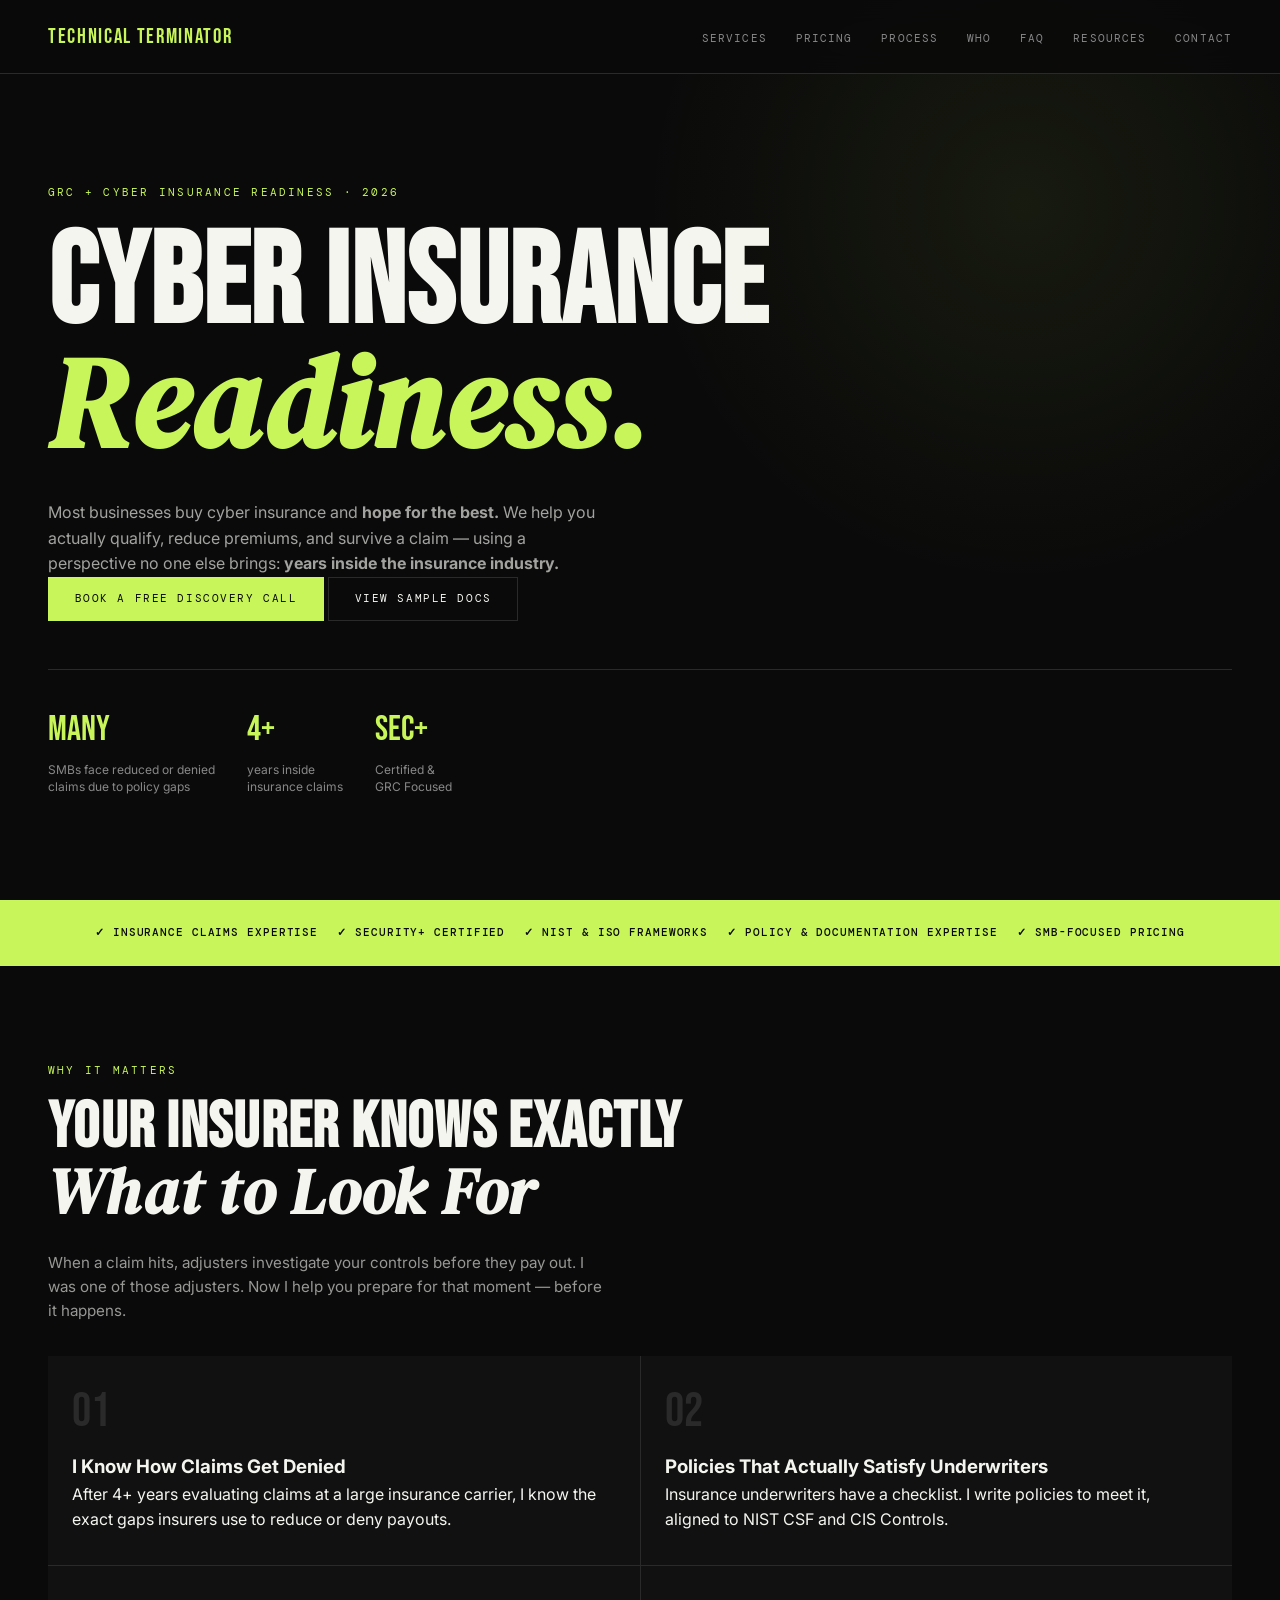
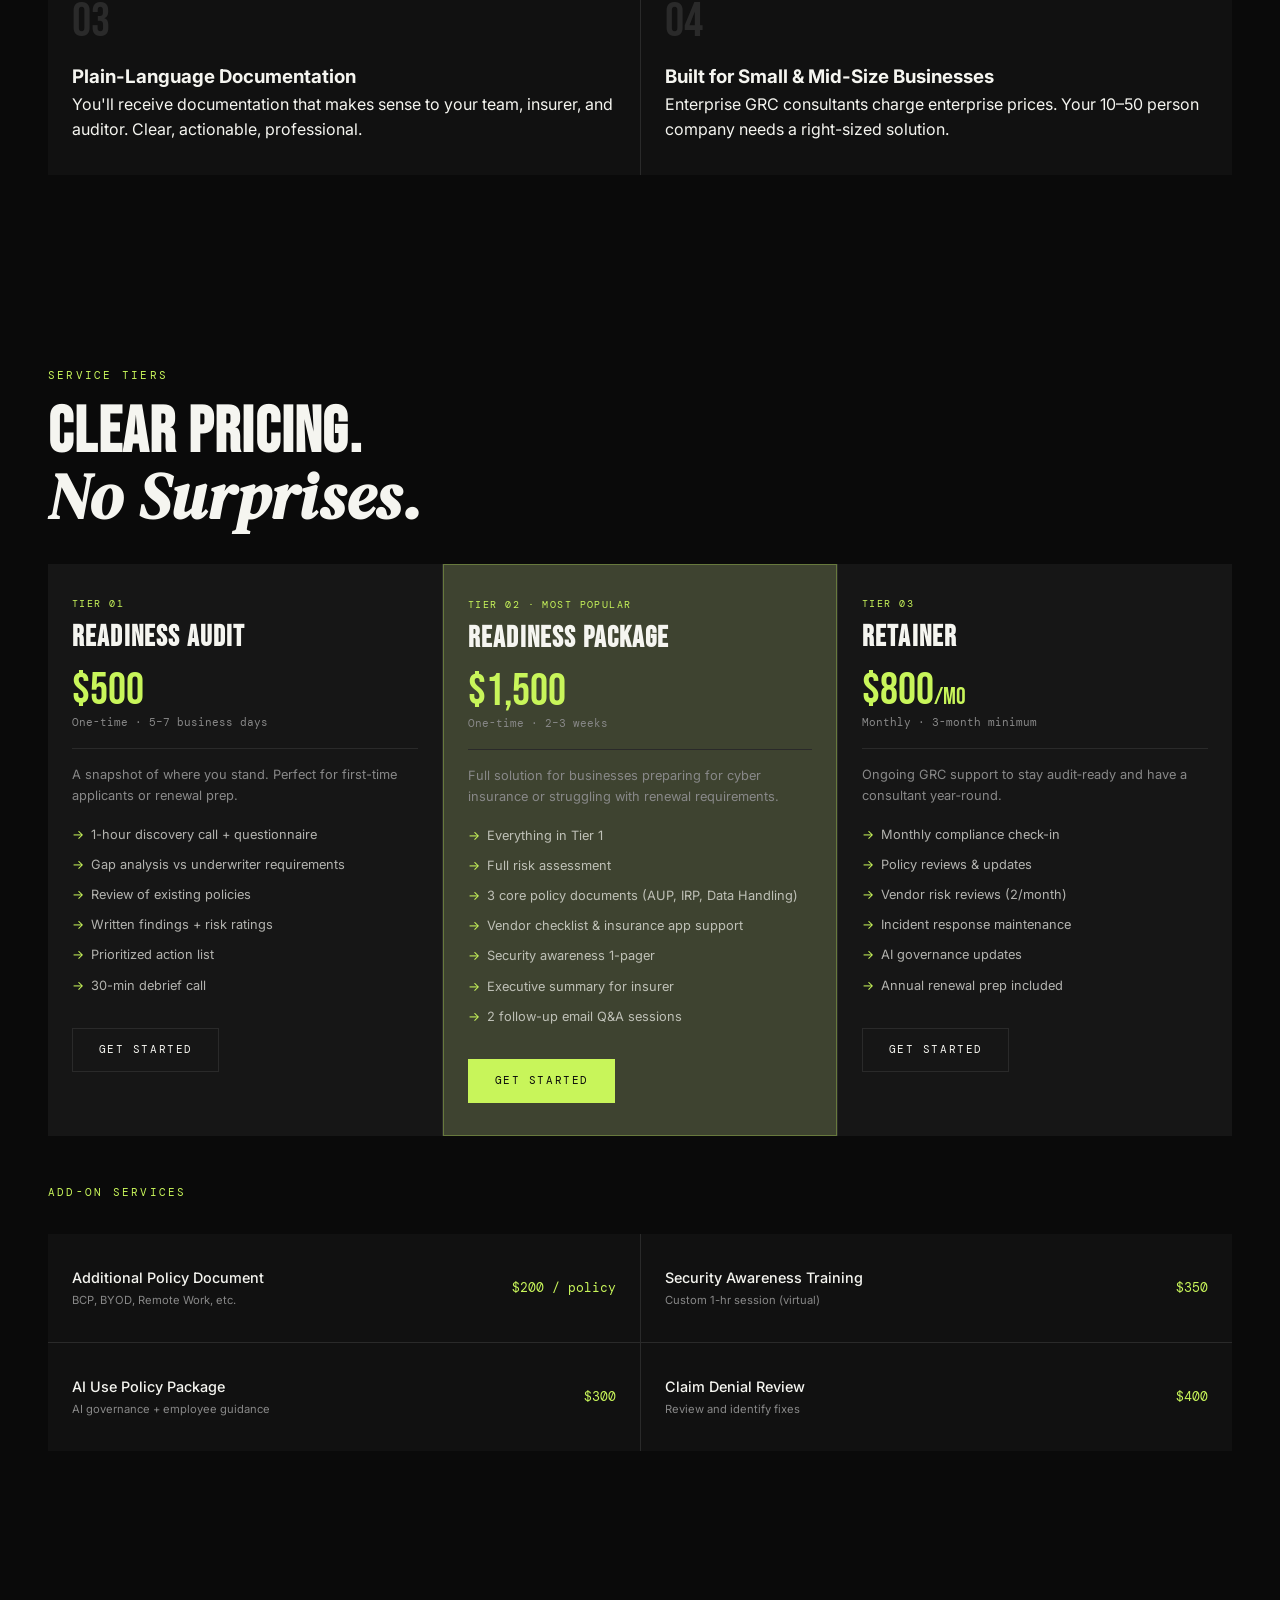
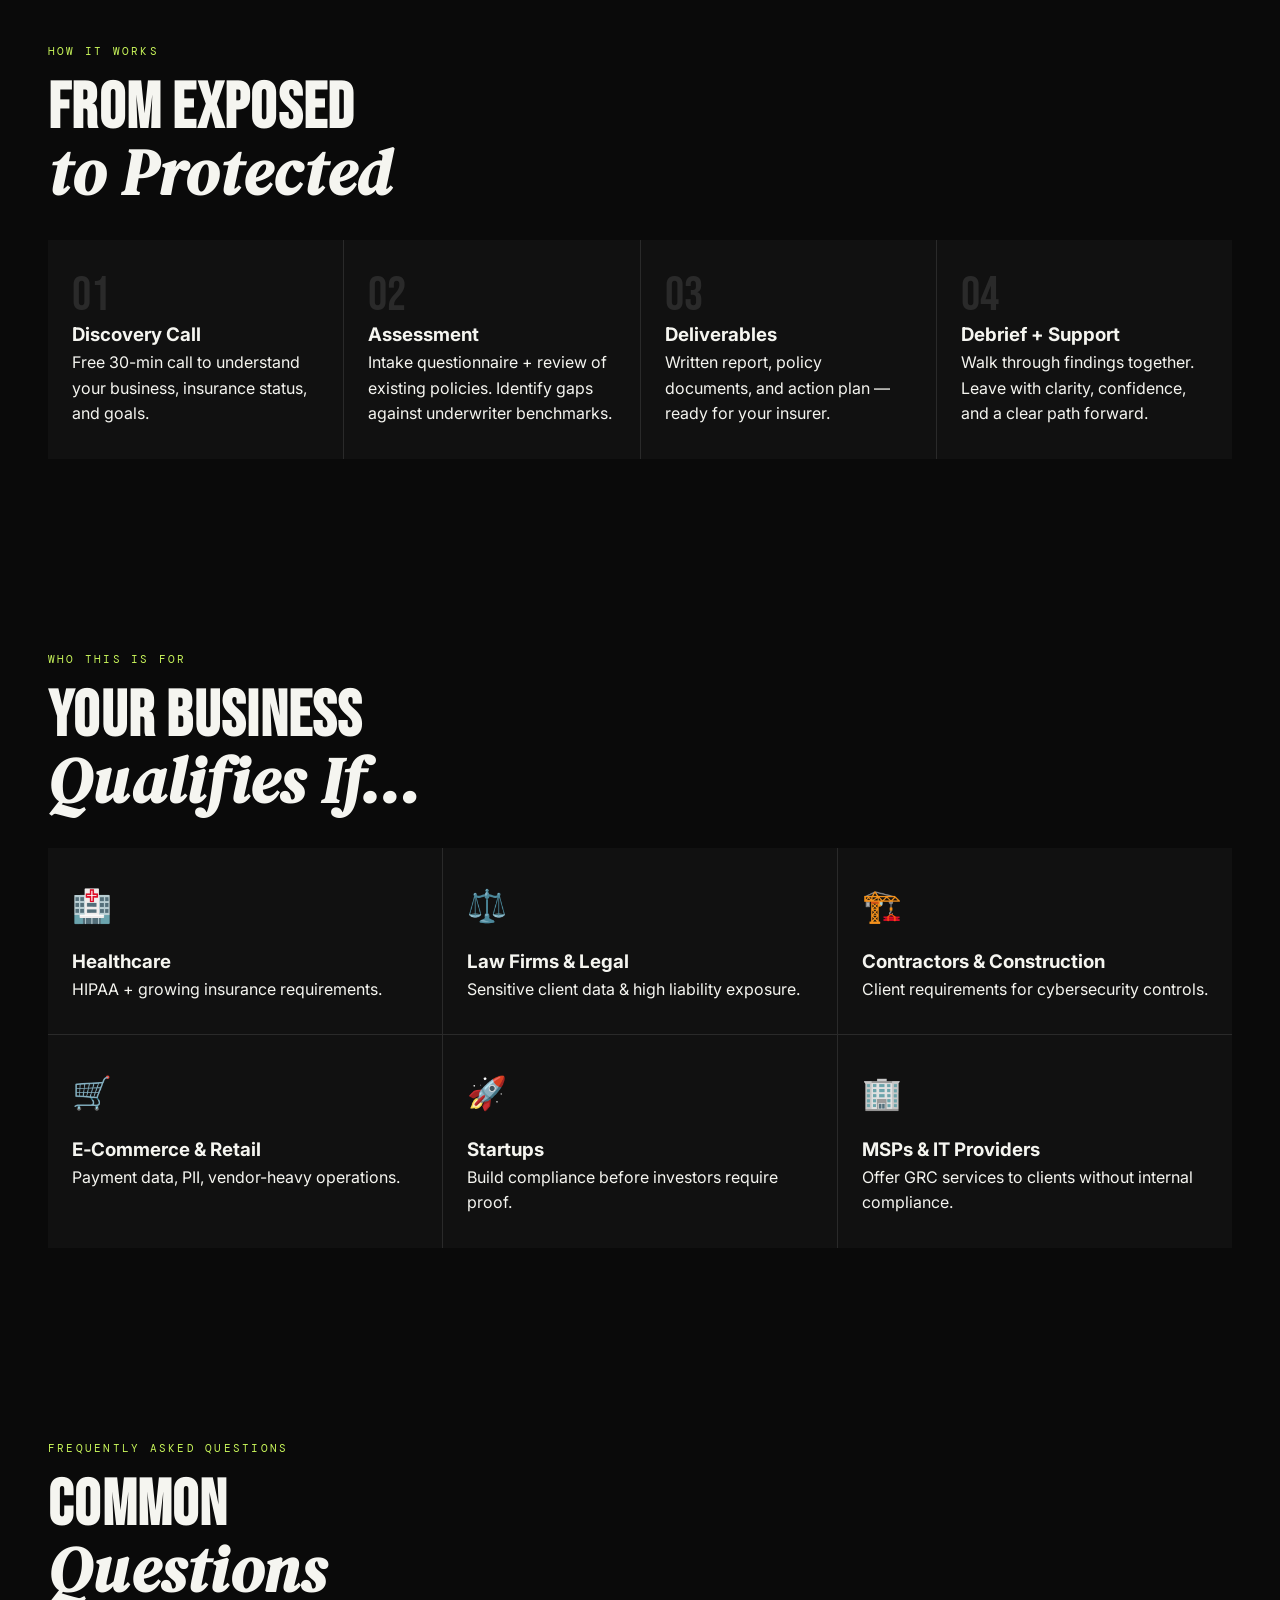
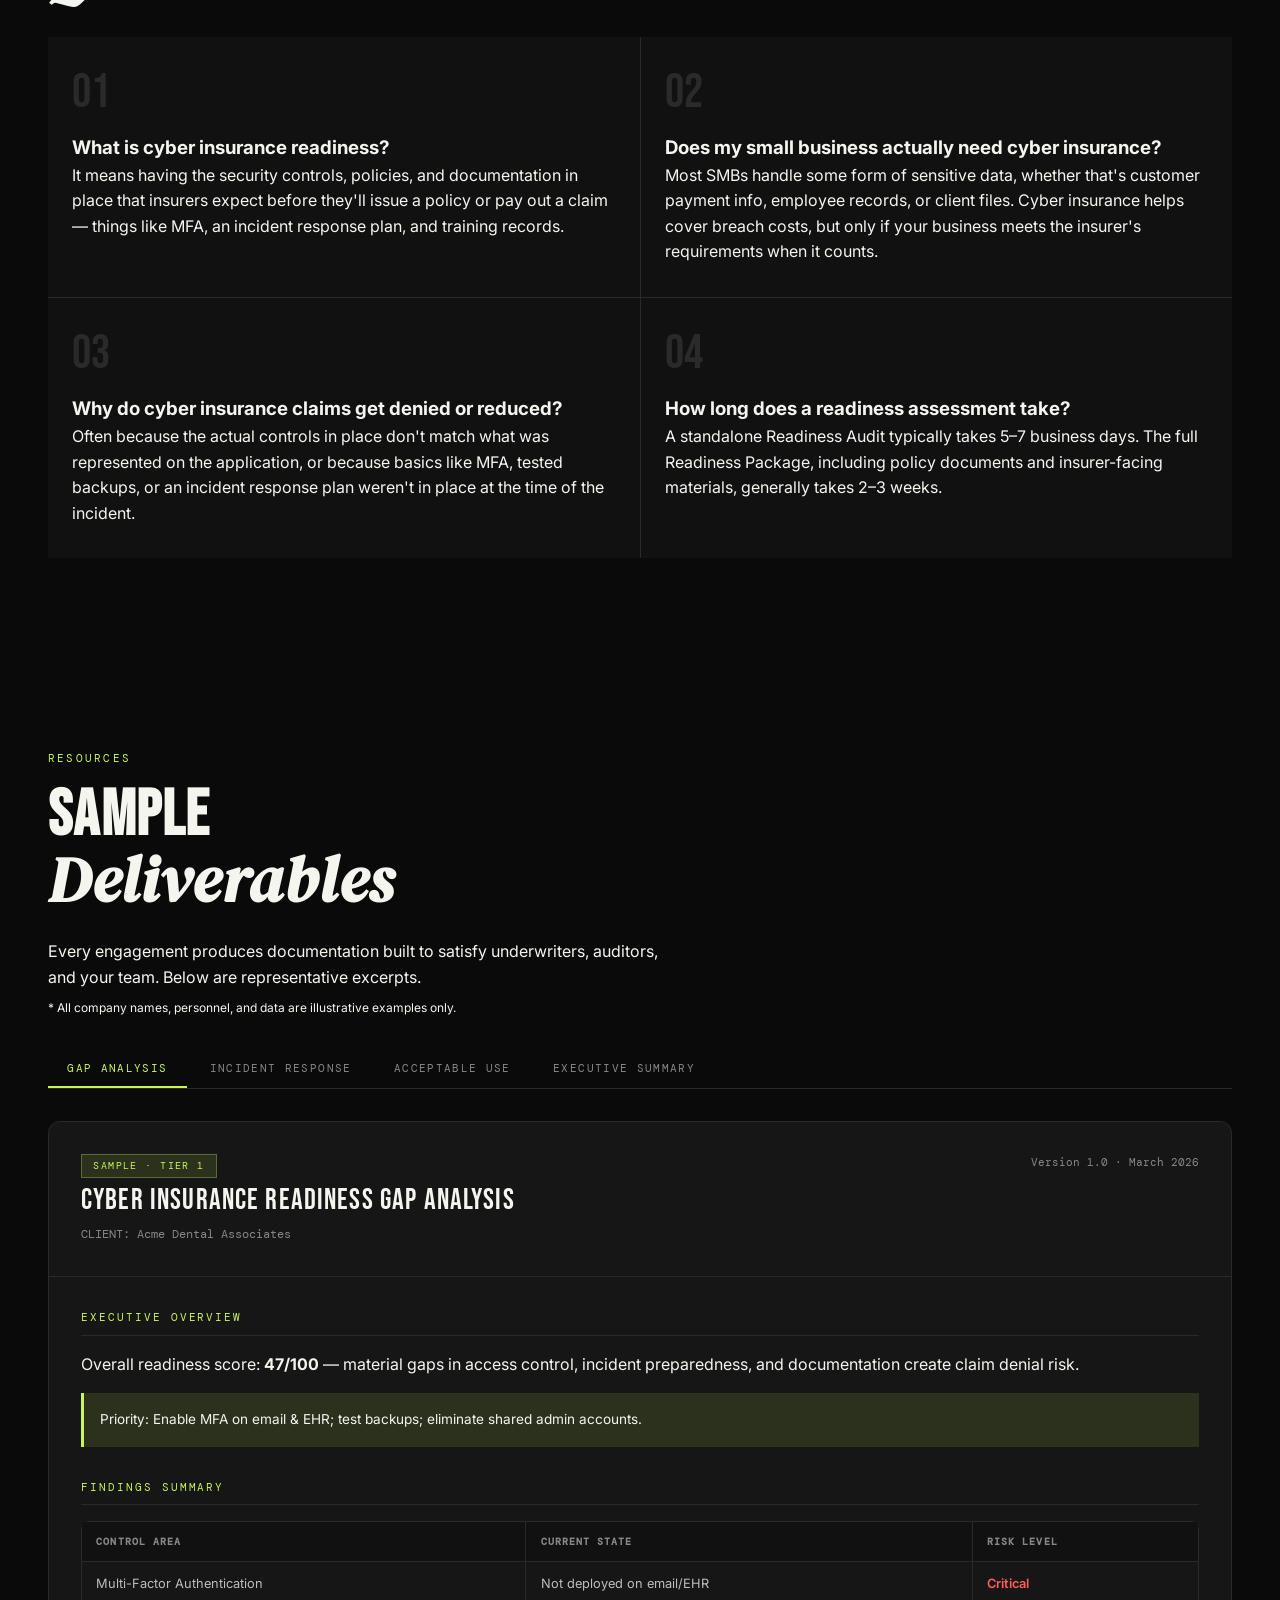
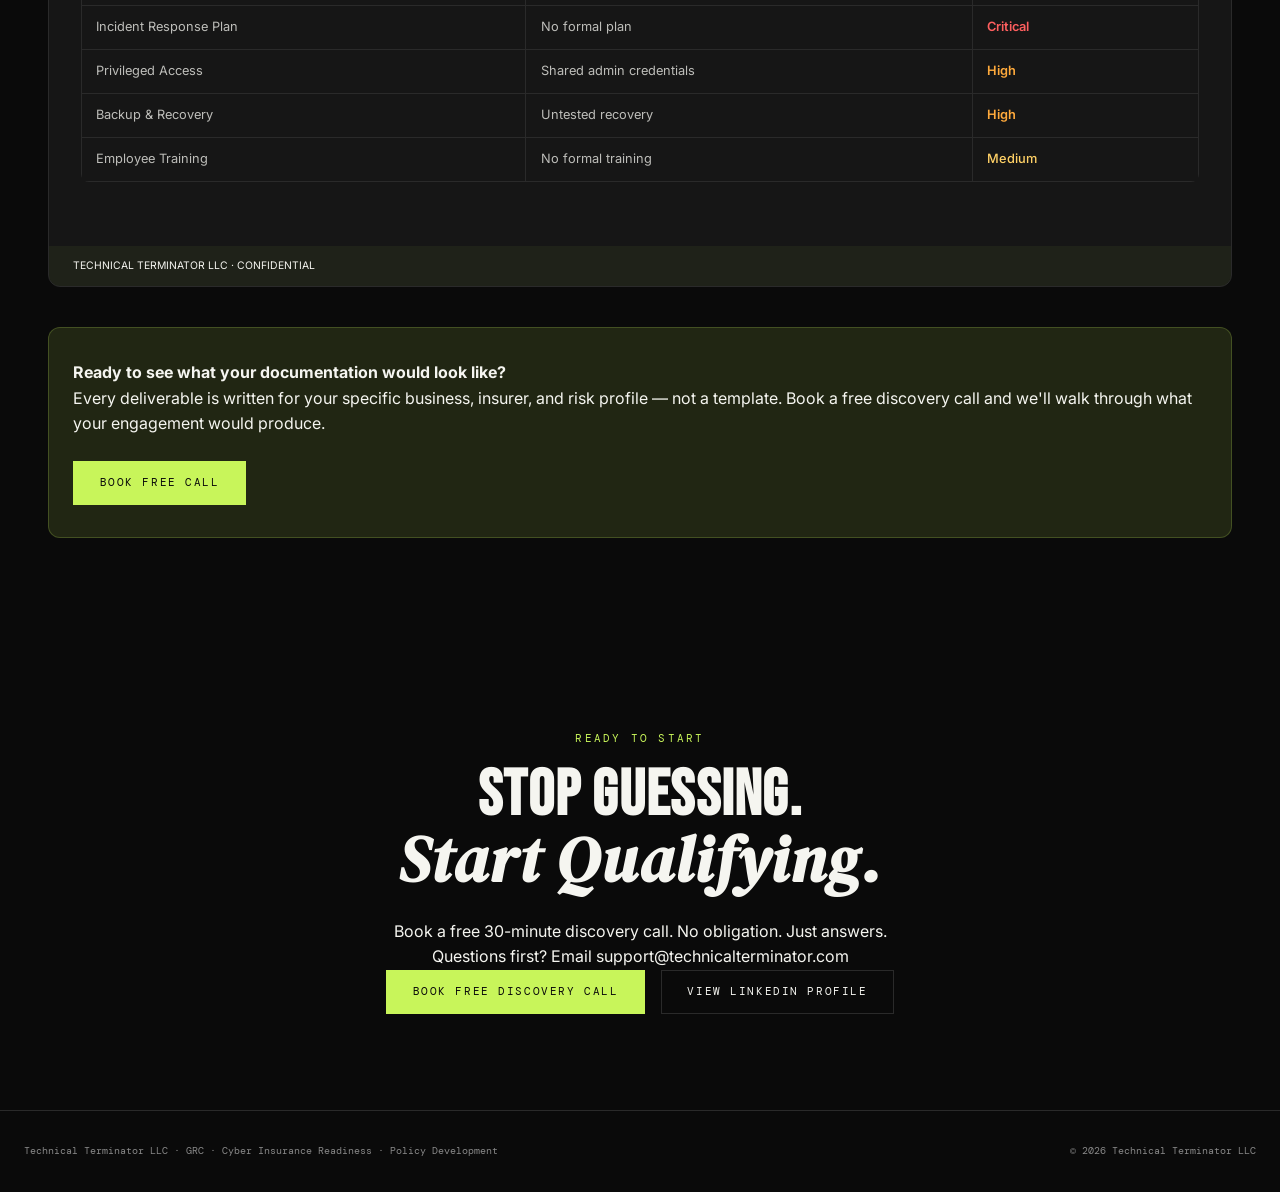
==== index.html @ 4ba58461 "Update index.html Made overall changes to the page" ====
<!DOCTYPE html>
<html lang="en">
<head>
<meta charset="UTF-8" />
<meta name="viewport" content="width=device-width, initial-scale=1.0, viewport-fit=cover" />
<title>Technical Terminator — Cyber Insurance Readiness for DFW Small Businesses</title>

<!-- SEO / AI Overview optimization -->
<meta name="description" content="Cyber insurance readiness consulting for small and mid-size businesses in Dallas-Fort Worth, TX. GRC documentation, gap analysis, and policy development led by a former insurance claims investigator." />
<link rel="canonical" href="https://technicalterminator.com/" />

<!-- Open Graph -->
<meta property="og:title" content="Technical Terminator — Cyber Insurance Readiness" />
<meta property="og:description" content="Cyber insurance readiness consulting for DFW small businesses, led by a former insurance claims investigator. GRC documentation, gap analysis, and policy development." />
<meta property="og:type" content="website" />
<meta property="og:url" content="https://technicalterminator.com/" />

<!-- Twitter Card -->
<meta name="twitter:card" content="summary" />
<meta name="twitter:title" content="Technical Terminator — Cyber Insurance Readiness" />
<meta name="twitter:description" content="GRC and cyber insurance readiness consulting for DFW small businesses, from a former insurance claims investigator." />

<link rel="preconnect" href="https://fonts.googleapis.com" />
<link rel="preconnect" href="https://fonts.gstatic.com" crossorigin />
<link href="https://fonts.googleapis.com/css2?family=Bebas+Neue&family=DM+Serif+Display:ital@0;1&family=DM+Mono:wght@400;500&family=Inter:wght@300;400;500;600;700&display=swap" rel="stylesheet" />

<!-- Structured data: who/what/where for AI Overviews and search -->
<script type="application/ld+json">
{
  "@context": "https://schema.org",
  "@type": "ProfessionalService",
  "name": "Technical Terminator LLC",
  "description": "Cyber insurance readiness and GRC consulting for small and mid-size businesses, led by a former insurance claims investigator.",
  "url": "https://technicalterminator.com",
  "email": "support@technicalterminator.com",
  "areaServed": {
    "@type": "Place",
    "name": "Dallas-Fort Worth, Texas"
  },
  "priceRange": "$500-$1500",
  "serviceType": [
    "Cyber Insurance Readiness Assessment",
    "GRC Policy Development",
    "Security Awareness Training",
    "Vendor Risk Review"
  ]
}
</script>

<!-- Structured data: FAQ for AI Overviews -->
<script type="application/ld+json">
{
  "@context": "https://schema.org",
  "@type": "FAQPage",
  "mainEntity": [
    {
      "@type": "Question",
      "name": "What is cyber insurance readiness?",
      "acceptedAnswer": {
        "@type": "Answer",
        "text": "Cyber insurance readiness means having the security controls, policies, and documentation in place that insurers expect before they'll issue a policy or pay out a claim. It includes things like multi-factor authentication, an incident response plan, and employee training records."
      }
    },
    {
      "@type": "Question",
      "name": "Does my small business actually need cyber insurance?",
      "acceptedAnswer": {
        "@type": "Answer",
        "text": "Most small and mid-size businesses handle some form of sensitive data, whether it's customer payment information, employee records, or client files, which makes them a target for cyberattacks. Cyber insurance helps cover the costs of a breach, but only if your business meets the insurer's requirements at the time of a claim."
      }
    },
    {
      "@type": "Question",
      "name": "Why do cyber insurance claims get denied or reduced?",
      "acceptedAnswer": {
        "@type": "Answer",
        "text": "Claims are often reduced or denied when a business's actual security controls don't match what was represented on the insurance application, or when basic protections like MFA, tested backups, or an incident response plan were missing at the time of the incident."
      }
    },
    {
      "@type": "Question",
      "name": "How long does a cyber insurance readiness assessment take?",
      "acceptedAnswer": {
        "@type": "Answer",
        "text": "A standalone Readiness Audit typically takes 5 to 7 business days from the discovery call to the written findings. The full Readiness Package, which includes policy documents and insurer-facing materials, generally takes 2 to 3 weeks."
      }
    }
  ]
}
</script>

<style>
  * {
    margin: 0;
    padding: 0;
    box-sizing: border-box;
  }

  :root {
    --black: #0a0a0a;
    --off-black: #111111;
    --card: #161616;
    --border: #2a2a2a;
    --accent: #c8f55a;
    --accent-dim: rgba(200,245,90,0.12);
    --accent-mid: rgba(200,245,90,0.25);
    --white: #f5f5f0;
    --muted: #888;
    --serif: 'DM Serif Display', serif;
    --display: 'Bebas Neue', sans-serif;
    --mono: 'DM Mono', monospace;
    --body: 'Inter', sans-serif;
  }

  body {
    background: var(--black);
    color: var(--white);
    font-family: var(--body);
    font-size: 16px;
    line-height: 1.6;
    -webkit-font-smoothing: antialiased;
  }

  /* ===== NAV ===== */
  nav {
    position: fixed;
    top: 0;
    left: 0;
    right: 0;
    z-index: 100;
    display: flex;
    align-items: center;
    justify-content: space-between;
    padding: 1rem 1.5rem;
    background: rgba(10, 10, 10, 0.94);
    backdrop-filter: blur(12px);
    border-bottom: 1px solid var(--border);
  }

  .nav-logo {
    font-family: var(--display);
    font-size: 1.3rem;
    letter-spacing: 0.08em;
    color: var(--accent);
  }

  .nav-links {
    display: flex;
    gap: 1rem;
    list-style: none;
    flex-wrap: wrap;
    justify-content: flex-end;
  }

  .nav-links a {
    font-family: var(--mono);
    font-size: 0.7rem;
    letter-spacing: 0.1em;
    text-transform: uppercase;
    color: var(--muted);
    text-decoration: none;
    transition: color 0.2s;
    white-space: nowrap;
  }

  .nav-links a:hover {
    color: var(--accent);
  }

  /* ===== HERO ===== */
  .hero {
    min-height: 100vh;
    display: flex;
    flex-direction: column;
    justify-content: center;
    padding: 7rem 1.5rem 3rem;
    position: relative;
    overflow: hidden;
  }

  .hero::before {
    content: '';
    position: absolute;
    top: -20%;
    right: -10%;
    width: 60vw;
    height: 60vw;
    background: radial-gradient(ellipse, rgba(200, 245, 90, 0.07) 0%, transparent 70%);
    pointer-events: none;
  }

  .hero-eyebrow {
    font-family: var(--mono);
    font-size: 0.7rem;
    letter-spacing: 0.2em;
    text-transform: uppercase;
    color: var(--accent);
    margin-bottom: 1.5rem;
  }

  .hero h1 {
    font-family: var(--display);
    font-size: clamp(3rem, 10vw, 9rem);
    line-height: 0.92;
    letter-spacing: 0.01em;
    max-width: 800px;
  }

  .hero h1 em {
    font-family: var(--serif);
    font-style: italic;
    color: var(--accent);
  }

  .hero-sub {
    max-width: 560px;
    margin-top: 2rem;
    font-size: 1rem;
    color: rgba(245, 245, 240, 0.65);
  }

  .btn {
    display: inline-block;
    padding: 0.75rem 1.6rem;
    font-family: var(--mono);
    font-size: 0.7rem;
    letter-spacing: 0.14em;
    text-transform: uppercase;
    text-decoration: none;
    border: 1px solid var(--accent);
    color: var(--black);
    background: var(--accent);
    transition: all 0.2s;
    cursor: pointer;
    text-align: center;
  }

  .btn:hover {
    background: transparent;
    color: var(--accent);
  }

  .btn-ghost {
    background: transparent;
    color: var(--white);
    border-color: var(--border);
  }

  .btn-ghost:hover {
    border-color: var(--white);
    color: var(--white);
  }

  .hero-stats {
    display: flex;
    gap: 2rem;
    margin-top: 3rem;
    padding-top: 2rem;
    border-top: 1px solid var(--border);
    flex-wrap: wrap;
  }

  .stat-val {
    font-family: var(--display);
    font-size: 2.2rem;
    color: var(--accent);
  }

  .stat-label {
    font-size: 0.75rem;
    color: var(--muted);
    margin-top: 0.25rem;
    line-height: 1.4;
  }

  /* ===== SECTIONS ===== */
  section {
    padding: 4rem 1.5rem;
  }

  .section-label {
    font-family: var(--mono);
    font-size: 0.7rem;
    letter-spacing: 0.2em;
    text-transform: uppercase;
    color: var(--accent);
    margin-bottom: 1rem;
  }

  h2 {
    font-family: var(--display);
    font-size: clamp(2.2rem, 5vw, 4.5rem);
    line-height: 1;
    letter-spacing: 0.02em;
    margin-bottom: 1.5rem;
  }

  h2 em {
    font-family: var(--serif);
    font-style: italic;
  }

  /* Edge strip */
  .edge {
    background: var(--accent);
    color: var(--black);
    padding: 1.5rem 1.5rem;
  }

  .edge-inner {
    display: flex;
    align-items: center;
    justify-content: center;
    flex-wrap: wrap;
    gap: 1rem;
  }

  .edge-items {
    display: flex;
    gap: 1.2rem;
    flex-wrap: wrap;
    justify-content: center;
  }

  .edge-item {
    display: flex;
    align-items: center;
    gap: 0.5rem;
    font-family: var(--mono);
    font-size: 0.7rem;
    font-weight: 500;
    letter-spacing: 0.08em;
    text-transform: uppercase;
    color: var(--black);
  }

  .edge-item::before {
    content: '✓';
    font-weight: 700;
  }

  /* ===== GRIDS (mobile-first, then tablet/desktop) ===== */
  .why-grid,
  .tier-grid,
  .who-grid,
  .process-steps,
  .addon-grid {
    display: grid;
    grid-template-columns: 1fr;
    gap: 1px;
    background: var(--border);
    margin-top: 2rem;
  }

  .why-card,
  .tier-card,
  .who-card,
  .step,
  .addon {
    background: var(--off-black);
    padding: 2rem 1.5rem;
    transition: background 0.2s;
  }

  .tier-card {
    background: var(--card);
  }

  .tier-card.featured {
    background: var(--accent-dim);
    border: 1px solid rgba(200, 245, 90, 0.3);
  }

  .why-num {
    font-family: var(--display);
    font-size: 3rem;
    color: var(--border);
    line-height: 1;
    margin-bottom: 1rem;
  }

  .tier-tag {
    font-family: var(--mono);
    font-size: 0.6rem;
    letter-spacing: 0.15em;
    text-transform: uppercase;
    color: var(--accent);
  }

  .tier-card h3 {
    font-family: var(--display);
    font-size: 1.8rem;
    letter-spacing: 0.04em;
    margin: 0.25rem 0 0.5rem;
  }

  .tier-price {
    font-family: var(--display);
    font-size: 2.8rem;
    color: var(--accent);
    line-height: 1;
  }

  .tier-period {
    font-family: var(--mono);
    font-size: 0.7rem;
    color: var(--muted);
  }

  .tier-desc {
    font-size: 0.8rem;
    color: var(--muted);
    margin: 1rem 0 1.2rem;
    border-top: 1px solid var(--border);
    padding-top: 1rem;
  }

  .tier-list {
    list-style: none;
    display: flex;
    flex-direction: column;
    gap: 0.6rem;
    margin-bottom: 2rem;
  }

  .tier-list li {
    font-size: 0.8rem;
    color: rgba(245, 245, 240, 0.7);
    padding-left: 1.2rem;
    position: relative;
  }

  .tier-list li::before {
    content: '→';
    position: absolute;
    left: 0;
    color: var(--accent);
  }

  .addon {
    display: flex;
    justify-content: space-between;
    align-items: center;
    flex-wrap: wrap;
    gap: 0.8rem;
  }

  .addon-name {
    font-size: 0.9rem;
    font-weight: 500;
  }

  .addon-sub {
    font-size: 0.7rem;
    color: var(--muted);
    margin-top: 0.2rem;
  }

  .addon-price {
    font-family: var(--mono);
    font-size: 0.8rem;
    color: var(--accent);
    white-space: nowrap;
  }

  .step-num {
    font-family: var(--display);
    font-size: 3rem;
    color: var(--border);
    line-height: 1;
  }

  .who-icon {
    font-size: 2rem;
    margin-bottom: 1rem;
  }

  /* ===== TABLES: fully responsive (scroll on mobile) ===== */
  .doc-table-wrapper {
    width: 100%;
    overflow-x: auto;
    -webkit-overflow-scrolling: touch;
    margin: 1rem 0;
    border-radius: 8px;
  }

  .doc-table {
    width: 100%;
    border-collapse: collapse;
    font-size: 0.8rem;
    min-width: 560px;
  }

  .doc-table th,
  .doc-table td {
    padding: 0.7rem 0.9rem;
    border: 1px solid var(--border);
    text-align: left;
    vertical-align: top;
    color: rgba(245, 245, 240, 0.75);
  }

  .doc-table th {
    background: var(--off-black);
    font-family: var(--mono);
    font-size: 0.65rem;
    letter-spacing: 0.1em;
    text-transform: uppercase;
    color: var(--muted);
  }

  .doc-table tr:hover td {
    background: rgba(255, 255, 255, 0.02);
  }

  .risk-critical {
    color: #ff5f5f;
    font-weight: 600;
  }

  .risk-high {
    color: #ffaa3c;
    font-weight: 600;
  }

  .risk-medium {
    color: #ffd166;
    font-weight: 500;
  }

  .risk-low {
    color: var(--accent);
    font-weight: 500;
  }

  /* Resource tabs & cards */
  .resources {
    background: var(--black);
  }

  .resources-intro {
    max-width: 640px;
    margin-bottom: 2rem;
  }

  .doc-tabs {
    display: flex;
    gap: 0.25rem;
    border-bottom: 1px solid var(--border);
    margin-bottom: 2rem;
    overflow-x: auto;
    flex-wrap: nowrap;
    scrollbar-width: thin;
  }

  .doc-tab {
    font-family: var(--mono);
    font-size: 0.7rem;
    letter-spacing: 0.12em;
    text-transform: uppercase;
    padding: 0.7rem 1.2rem;
    color: var(--muted);
    cursor: pointer;
    background: transparent;
    border: none;
    border-bottom: 2px solid transparent;
    white-space: nowrap;
    transition: all 0.2s;
  }

  .doc-tab:hover {
    color: var(--white);
  }

  .doc-tab.active {
    color: var(--accent);
    border-bottom-color: var(--accent);
  }

  .doc-panel {
    display: none;
  }

  .doc-panel.active {
    display: block;
  }

  .doc-card {
    background: var(--card);
    border: 1px solid var(--border);
    border-radius: 12px;
    overflow: hidden;
    width: 100%;
  }

  .doc-header {
    display: flex;
    flex-wrap: wrap;
    justify-content: space-between;
    align-items: flex-start;
    gap: 1rem;
    padding: 1.5rem;
    border-bottom: 1px solid var(--border);
  }

  .doc-meta {
    display: flex;
    flex-direction: column;
    gap: 0.4rem;
  }

  .doc-badge {
    font-family: var(--mono);
    font-size: 0.6rem;
    letter-spacing: 0.15em;
    text-transform: uppercase;
    padding: 0.2rem 0.7rem;
    background: var(--accent-dim);
    color: var(--accent);
    border: 1px solid rgba(200, 245, 90, 0.3);
    display: inline-block;
    width: fit-content;
  }

  .doc-title {
    font-family: var(--display);
    font-size: 1.4rem;
    letter-spacing: 0.04em;
    line-height: 1.2;
  }

  .doc-client {
    font-size: 0.75rem;
    color: var(--muted);
    font-family: var(--mono);
  }

  .doc-version {
    font-family: var(--mono);
    font-size: 0.7rem;
    color: var(--muted);
    text-align: right;
  }

  .doc-body {
    padding: 1.5rem;
  }

  .doc-section {
    margin-bottom: 2rem;
  }

  .doc-section-title {
    font-family: var(--mono);
    font-size: 0.68rem;
    letter-spacing: 0.18em;
    text-transform: uppercase;
    color: var(--accent);
    padding-bottom: 0.5rem;
    border-bottom: 1px solid var(--border);
    margin-bottom: 1rem;
  }

  .doc-highlight {
    background: var(--accent-dim);
    border-left: 3px solid var(--accent);
    padding: 1rem;
    font-size: 0.85rem;
    margin: 1rem 0;
  }

  .doc-ol,
  .doc-ul {
    list-style: none;
    padding-left: 0;
  }

  .doc-ol li,
  .doc-ul li {
    font-size: 0.85rem;
    margin-bottom: 0.75rem;
    padding-left: 1.4rem;
    position: relative;
    line-height: 1.65;
    color: rgba(245, 245, 240, 0.75);
  }

  .doc-ul li::before {
    content: '→';
    position: absolute;
    left: 0;
    color: var(--accent);
  }

  .doc-ol li .step-n {
    font-family: var(--mono);
    font-weight: 500;
    color: var(--accent);
    position: absolute;
    left: 0;
    top: 0;
  }

  .resource-cta {
    margin-top: 2.5rem;
    padding: 2rem 1.5rem;
    background: var(--accent-dim);
    border: 1px solid rgba(200, 245, 90, 0.2);
    display: flex;
    flex-wrap: wrap;
    align-items: center;
    justify-content: space-between;
    gap: 1.5rem;
    border-radius: 12px;
  }

  .cta-section {
    text-align: center;
  }

  footer {
    padding: 2rem 1.5rem;
    border-top: 1px solid var(--border);
    display: flex;
    flex-direction: column;
    align-items: center;
    text-align: center;
    gap: 1rem;
    font-family: var(--mono);
    font-size: 0.65rem;
    color: var(--muted);
  }

  /* ===== MEDIA QUERIES (tablet & desktop) ===== */
  @media (min-width: 640px) {
    nav {
      padding: 1.25rem 2rem;
    }
    .nav-links {
      gap: 1.8rem;
    }
    section {
      padding: 5rem 2rem;
    }
    .hero {
      padding: 8rem 2rem 4rem;
    }
    .why-grid,
    .tier-grid,
    .who-grid,
    .process-steps {
      grid-template-columns: repeat(2, 1fr);
    }
    .addon-grid {
      grid-template-columns: repeat(2, 1fr);
    }
    .doc-header {
      padding: 2rem;
    }
    .doc-body {
      padding: 2rem;
    }
    footer {
      flex-direction: row;
      justify-content: space-between;
      text-align: left;
    }
  }

  @media (min-width: 1024px) {
    nav {
      padding: 1.25rem 3rem;
    }
    section {
      padding: 6rem 3rem;
    }
    .hero {
      padding: 9rem 3rem 4rem;
    }
    .why-grid,
    .tier-grid,
    .who-grid,
    .process-steps {
      grid-template-columns: repeat(4, 1fr);
    }
    .tier-grid {
      grid-template-columns: repeat(3, 1fr);
    }
    .why-grid {
      grid-template-columns: repeat(2, 1fr);
    }
    .who-grid {
      grid-template-columns: repeat(3, 1fr);
    }
    .process-steps {
      grid-template-columns: repeat(4, 1fr);
    }
    .addon-grid {
      grid-template-columns: repeat(2, 1fr);
    }
    .doc-title {
      font-size: 1.8rem;
    }
  }

  @media (max-width: 480px) {
    .hero-stats {
      flex-direction: column;
      gap: 1rem;
    }
    .tier-price {
      font-size: 2.2rem;
    }
    .btn {
      padding: 0.6rem 1.2rem;
      font-size: 0.65rem;
    }
    .hero-cta .btn {
      display: inline-block;
      margin-bottom: 0.6rem;
    }
    .btn-ghost {
      margin-left: 0;
      margin-top: 0.5rem;
    }
  }
</style>
</head>
<body>

<nav>
  <div class="nav-logo">Technical Terminator</div>
  <ul class="nav-links">
    <li><a href="#services">Services</a></li>
    <li><a href="#pricing">Pricing</a></li>
    <li><a href="#process">Process</a></li>
    <li><a href="#who">Who</a></li>
    <li><a href="#faq">FAQ</a></li>
    <li><a href="#resources">Resources</a></li>
    <li><a href="mailto:support@technicalterminator.com">Contact</a></li>
  </ul>
</nav>

<section class="hero">
  <p class="hero-eyebrow">GRC + Cyber Insurance Readiness · 2026</p>
  <h1>Cyber Insurance<br><em>Readiness.</em></h1>
  <p class="hero-sub">Most businesses buy cyber insurance and <strong>hope for the best.</strong> We help you actually qualify, reduce premiums, and survive a claim — using a perspective no one else brings: <strong>years inside the insurance industry.</strong></p>
  <div class="hero-cta">
    <a href="mailto:support@technicalterminator.com" class="btn">Book a Free Discovery Call</a>
    <a href="#resources" class="btn btn-ghost">View Sample Docs</a>
  </div>
  <div class="hero-stats">
    <div><div class="stat-val">Many</div><div class="stat-label">SMBs face reduced or denied<br>claims due to policy gaps</div></div>
    <div><div class="stat-val">4+</div><div class="stat-label">years inside<br>insurance claims</div></div>
    <div><div class="stat-val">SEC+</div><div class="stat-label">Certified &amp;<br>GRC Focused</div></div>
  </div>
</section>

<div class="edge">
  <div class="edge-inner">
    <div class="edge-items">
      <div class="edge-item">Insurance Claims Expertise</div>
      <div class="edge-item">Security+ Certified</div>
      <div class="edge-item">NIST &amp; ISO Frameworks</div>
      <div class="edge-item">Policy &amp; Documentation Expertise</div>
      <div class="edge-item">SMB-Focused Pricing</div>
    </div>
  </div>
</div>

<section id="services">
  <p class="section-label">Why It Matters</p>
  <h2>Your Insurer Knows Exactly<br><em>What to Look For</em></h2>
  <p style="max-width:560px; color:rgba(245,245,240,0.6); font-size:0.95rem;">When a claim hits, adjusters investigate your controls before they pay out. I was one of those adjusters. Now I help you prepare for that moment — before it happens.</p>
  <div class="why-grid">
    <div class="why-card"><div class="why-num">01</div><h3>I Know How Claims Get Denied</h3><p>After 4+ years evaluating claims at a large insurance carrier, I know the exact gaps insurers use to reduce or deny payouts.</p></div>
    <div class="why-card"><div class="why-num">02</div><h3>Policies That Actually Satisfy Underwriters</h3><p>Insurance underwriters have a checklist. I write policies to meet it, aligned to NIST CSF and CIS Controls.</p></div>
    <div class="why-card"><div class="why-num">03</div><h3>Plain-Language Documentation</h3><p>You'll receive documentation that makes sense to your team, insurer, and auditor. Clear, actionable, professional.</p></div>
    <div class="why-card"><div class="why-num">04</div><h3>Built for Small &amp; Mid-Size Businesses</h3><p>Enterprise GRC consultants charge enterprise prices. Your 10–50 person company needs a right-sized solution.</p></div>
  </div>
</section>

<section id="pricing" class="tiers">
  <p class="section-label">Service Tiers</p>
  <h2>Clear Pricing.<br><em>No Surprises.</em></h2>
  <div class="tier-grid">
    <div class="tier-card"><div class="tier-tag">Tier 01</div><h3>Readiness Audit</h3><div class="tier-price">$500</div><div class="tier-period">One-time · 5–7 business days</div><p class="tier-desc">A snapshot of where you stand. Perfect for first-time applicants or renewal prep.</p><ul class="tier-list"><li>1-hour discovery call + questionnaire</li><li>Gap analysis vs underwriter requirements</li><li>Review of existing policies</li><li>Written findings + risk ratings</li><li>Prioritized action list</li><li>30-min debrief call</li></ul><a href="mailto:support@technicalterminator.com?subject=Readiness Audit Inquiry" class="btn btn-ghost">Get Started</a></div>
    <div class="tier-card featured"><div class="tier-tag">Tier 02 · Most Popular</div><h3>Readiness Package</h3><div class="tier-price">$1,500</div><div class="tier-period">One-time · 2–3 weeks</div><p class="tier-desc">Full solution for businesses preparing for cyber insurance or struggling with renewal requirements.</p><ul class="tier-list"><li>Everything in Tier 1</li><li>Full risk assessment</li><li>3 core policy documents (AUP, IRP, Data Handling)</li><li>Vendor checklist & insurance app support</li><li>Security awareness 1-pager</li><li>Executive summary for insurer</li><li>2 follow-up email Q&A sessions</li></ul><a href="mailto:support@technicalterminator.com?subject=Readiness Package Inquiry" class="btn">Get Started</a></div>
    <div class="tier-card"><div class="tier-tag">Tier 03</div><h3>Retainer</h3><div class="tier-price">$800<span style="font-size:1.5rem">/mo</span></div><div class="tier-period">Monthly · 3-month minimum</div><p class="tier-desc">Ongoing GRC support to stay audit‑ready and have a consultant year‑round.</p><ul class="tier-list"><li>Monthly compliance check-in</li><li>Policy reviews & updates</li><li>Vendor risk reviews (2/month)</li><li>Incident response maintenance</li><li>AI governance updates</li><li>Annual renewal prep included</li></ul><a href="mailto:support@technicalterminator.com?subject=Retainer Inquiry" class="btn btn-ghost">Get Started</a></div>
  </div>
  <div style="margin-top:3rem;"><p class="section-label">Add-On Services</p><div class="addon-grid"><div class="addon"><div><div class="addon-name">Additional Policy Document</div><div class="addon-sub">BCP, BYOD, Remote Work, etc.</div></div><div class="addon-price">$200 / policy</div></div><div class="addon"><div><div class="addon-name">Security Awareness Training</div><div class="addon-sub">Custom 1-hr session (virtual)</div></div><div class="addon-price">$350</div></div><div class="addon"><div><div class="addon-name">AI Use Policy Package</div><div class="addon-sub">AI governance + employee guidance</div></div><div class="addon-price">$300</div></div><div class="addon"><div><div class="addon-name">Claim Denial Review</div><div class="addon-sub">Review and identify fixes</div></div><div class="addon-price">$400</div></div></div></div>
</section>

<section id="process"><p class="section-label">How It Works</p><h2>From Exposed<br><em>to Protected</em></h2><div class="process-steps"><div class="step"><div class="step-num">01</div><h3>Discovery Call</h3><p>Free 30-min call to understand your business, insurance status, and goals.</p></div><div class="step"><div class="step-num">02</div><h3>Assessment</h3><p>Intake questionnaire + review of existing policies. Identify gaps against underwriter benchmarks.</p></div><div class="step"><div class="step-num">03</div><h3>Deliverables</h3><p>Written report, policy documents, and action plan — ready for your insurer.</p></div><div class="step"><div class="step-num">04</div><h3>Debrief + Support</h3><p>Walk through findings together. Leave with clarity, confidence, and a clear path forward.</p></div></div></section>

<section id="who"><p class="section-label">Who This Is For</p><h2>Your Business<br><em>Qualifies If…</em></h2><div class="who-grid"><div class="who-card"><div class="who-icon" aria-hidden="true">🏥</div><h3>Healthcare</h3><p>HIPAA + growing insurance requirements.</p></div><div class="who-card"><div class="who-icon" aria-hidden="true">⚖️</div><h3>Law Firms &amp; Legal</h3><p>Sensitive client data & high liability exposure.</p></div><div class="who-card"><div class="who-icon" aria-hidden="true">🏗️</div><h3>Contractors &amp; Construction</h3><p>Client requirements for cybersecurity controls.</p></div><div class="who-card"><div class="who-icon" aria-hidden="true">🛒</div><h3>E‑Commerce &amp; Retail</h3><p>Payment data, PII, vendor-heavy operations.</p></div><div class="who-card"><div class="who-icon" aria-hidden="true">🚀</div><h3>Startups</h3><p>Build compliance before investors require proof.</p></div><div class="who-card"><div class="who-icon" aria-hidden="true">🏢</div><h3>MSPs &amp; IT Providers</h3><p>Offer GRC services to clients without internal compliance.</p></div></div></section>

<section id="faq"><p class="section-label">Frequently Asked Questions</p><h2>Common<br><em>Questions</em></h2><div class="why-grid">
  <div class="why-card"><div class="why-num">01</div><h3>What is cyber insurance readiness?</h3><p>It means having the security controls, policies, and documentation in place that insurers expect before they'll issue a policy or pay out a claim — things like MFA, an incident response plan, and training records.</p></div>
  <div class="why-card"><div class="why-num">02</div><h3>Does my small business actually need cyber insurance?</h3><p>Most SMBs handle some form of sensitive data, whether that's customer payment info, employee records, or client files. Cyber insurance helps cover breach costs, but only if your business meets the insurer's requirements when it counts.</p></div>
  <div class="why-card"><div class="why-num">03</div><h3>Why do cyber insurance claims get denied or reduced?</h3><p>Often because the actual controls in place don't match what was represented on the application, or because basics like MFA, tested backups, or an incident response plan weren't in place at the time of the incident.</p></div>
  <div class="why-card"><div class="why-num">04</div><h3>How long does a readiness assessment take?</h3><p>A standalone Readiness Audit typically takes 5–7 business days. The full Readiness Package, including policy documents and insurer-facing materials, generally takes 2–3 weeks.</p></div>
</div></section>

<!-- ========== RESOURCES SECTION WITH FULLY FUNCTIONAL TABS ========== -->
<section id="resources" class="resources">
  <p class="section-label">Resources</p>
  <h2>Sample<br><em>Deliverables</em></h2>
  <div class="resources-intro"><p>Every engagement produces documentation built to satisfy underwriters, auditors, and your team. Below are representative excerpts.</p><p style="margin-top:0.5rem; font-size:0.75rem;">* All company names, personnel, and data are illustrative examples only.</p></div>
  
  <div class="doc-tabs">
    <button class="doc-tab active" data-doc="gap">Gap Analysis</button>
    <button class="doc-tab" data-doc="irp">Incident Response</button>
    <button class="doc-tab" data-doc="aup">Acceptable Use</button>
    <button class="doc-tab" data-doc="exec">Executive Summary</button>
  </div>

  <!-- Panel 1: Gap Analysis -->
  <div class="doc-panel active" id="doc-gap">
    <div class="doc-card">
      <div class="doc-header"><div class="doc-meta"><span class="doc-badge">Sample · Tier 1</span><div class="doc-title">Cyber Insurance Readiness Gap Analysis</div><div class="doc-client">CLIENT: Acme Dental Associates</div></div><div class="doc-version">Version 1.0 · March 2026</div></div>
      <div class="doc-body">
        <div class="doc-section"><div class="doc-section-title">Executive Overview</div><p>Overall readiness score: <strong>47/100</strong> — material gaps in access control, incident preparedness, and documentation create claim denial risk.</p><div class="doc-highlight">Priority: Enable MFA on email & EHR; test backups; eliminate shared admin accounts.</div></div>
        <div class="doc-section"><div class="doc-section-title">Findings Summary</div><div class="doc-table-wrapper"><table class="doc-table"><thead><tr><th>Control Area</th><th>Current State</th><th>Risk Level</th></tr></thead><tbody><tr><td>Multi-Factor Authentication</td><td>Not deployed on email/EHR</td><td><span class="risk-critical">Critical</span></td></tr><tr><td>Incident Response Plan</td><td>No formal plan</td><td><span class="risk-critical">Critical</span></td></tr><tr><td>Privileged Access</td><td>Shared admin credentials</td><td><span class="risk-high">High</span></td></tr><tr><td>Backup & Recovery</td><td>Untested recovery</td><td><span class="risk-high">High</span></td></tr><tr><td>Employee Training</td><td>No formal training</td><td><span class="risk-medium">Medium</span></td></tr></tbody></table></div></div>
      </div>
      <div class="doc-watermark-bar" style="padding:0.75rem 1.5rem; background:rgba(200,245,90,0.05); font-size:0.65rem;">TECHNICAL TERMINATOR LLC · CONFIDENTIAL</div>
    </div>
  </div>

  <!-- Panel 2: Incident Response Plan -->
  <div class="doc-panel" id="doc-irp">
    <div class="doc-card">
      <div class="doc-header"><div class="doc-meta"><span class="doc-badge">Sample · Tier 2</span><div class="doc-title">Incident Response Plan</div><div class="doc-client">CLIENT: Meridian Legal Group</div></div><div class="doc-version">Version 1.2 · Jan 2026</div></div>
      <div class="doc-body">
        <div class="doc-section"><div class="doc-section-title">Response Phases</div><ol class="doc-ol"><li><span class="step-n">1.</span> Identification: report immediately to IT lead.</li><li><span class="step-n">2.</span> Containment: isolate affected systems within 4 hours.</li><li><span class="step-n">3.</span> Notification: contact insurer within 24 hours.</li><li><span class="step-n">4.</span> Eradication & recovery from clean backups.</li><li><span class="step-n">5.</span> Post-incident review within 30 days.</li></ol><div class="doc-highlight">Critical: Notify your cyber insurance carrier before engaging outside vendors.</div></div>
        <div class="doc-section"><div class="doc-section-title">Incident Response Team</div><div class="doc-table-wrapper"><table class="doc-table"><thead><tr><th>Role</th><th>Responsibility</th></tr></thead><tbody><tr><td>Incident Response Lead</td><td>Overall coordination; insurer notification</td></tr><tr><td>IT Point of Contact</td><td>Technical containment; evidence preservation</td></tr><tr><td>Legal/Compliance</td><td>Regulatory notification obligations</td></tr></tbody></table></div></div>
      </div>
      <div class="doc-watermark-bar" style="padding:0.75rem 1.5rem; background:rgba(200,245,90,0.05);">TECHNICAL TERMINATOR LLC · CONFIDENTIAL</div>
    </div>
  </div>

  <!-- Panel 3: Acceptable Use Policy -->
  <div class="doc-panel" id="doc-aup">
    <div class="doc-card">
      <div class="doc-header"><div class="doc-meta"><span class="doc-badge">Sample · Core Policy</span><div class="doc-title">Acceptable Use Policy</div><div class="doc-client">CLIENT: Summit Ridge Construction</div></div><div class="doc-version">Version 1.0 · Feb 2026</div></div>
      <div class="doc-body">
        <div class="doc-section"><div class="doc-section-title">Purpose & Scope</div><p>This Acceptable Use Policy defines standards for appropriate use of company technology resources. Applies to all employees, contractors, and vendors.</p></div>
        <div class="doc-section"><div class="doc-section-title">Prohibited Activities</div><ul class="doc-ul"><li>Accessing illegal or discriminatory material</li><li>Attempting to access systems beyond authorization</li><li>Disabling security software or monitoring tools</li><li>Using company resources for outside business ventures</li></ul><div class="doc-highlight">Users should have no expectation of privacy on company-owned systems.</div></div>
      </div>
      <div class="doc-watermark-bar" style="padding:0.75rem 1.5rem; background:rgba(200,245,90,0.05);">TECHNICAL TERMINATOR LLC · CONFIDENTIAL</div>
    </div>
  </div>

  <!-- Panel 4: Executive Summary for Underwriter -->
  <div class="doc-panel" id="doc-exec">
    <div class="doc-card">
      <div class="doc-header"><div class="doc-meta"><span class="doc-badge">Sample · Tier 2</span><div class="doc-title">Executive Summary for Cyber Insurance Underwriter</div><div class="doc-client">CLIENT: Brightline E-Commerce Co.</div></div><div class="doc-version">Prepared: March 2026</div></div>
      <div class="doc-body">
        <div class="doc-section"><div class="doc-section-title">Cybersecurity Controls Summary</div><div class="doc-table-wrapper"><table class="doc-table"><thead><tr><th>Control</th><th>Status</th><th>Notes</th></tr></thead><tbody><tr><td>Multi-Factor Authentication</td><td><span class="risk-low">✓ Implemented</span></td><td>Enforced on all Google Workspace accounts</td></tr><tr><td>Endpoint Protection</td><td><span class="risk-low">✓ Implemented</span></td><td>CrowdStrike Falcon deployed</td></tr><tr><td>Incident Response Plan</td><td><span class="risk-low">✓ Implemented</span></td><td>Tabletop exercise completed</td></tr><tr><td>Security Awareness Training</td><td><span class="risk-low">✓ Implemented</span></td><td>Annual training with records</td></tr></tbody></table></div><div class="doc-highlight">Since the previous policy period, the Company has implemented a formal IRP and completed annual training, reflecting a proactive security posture.</div></div>
      </div>
      <div class="doc-watermark-bar" style="padding:0.75rem 1.5rem; background:rgba(200,245,90,0.05);">TECHNICAL TERMINATOR LLC · CONFIDENTIAL</div>
    </div>
  </div>

  <div class="resource-cta">
    <div><strong>Ready to see what your documentation would look like?</strong><p>Every deliverable is written for your specific business, insurer, and risk profile — not a template. Book a free discovery call and we'll walk through what your engagement would produce.</p></div>
    <a href="mailto:support@technicalterminator.com?subject=Free Discovery Call" class="btn">Book Free Call</a>
  </div>
</section>

<section class="cta-section">
  <p class="section-label">Ready to Start</p>
  <h2>Stop Guessing.<br><em>Start Qualifying.</em></h2>
  <p>Book a free 30-minute discovery call. No obligation. Just answers.<br>Questions first? Email support@technicalterminator.com</p>
  <a href="mailto:support@technicalterminator.com?subject=Free Discovery Call" class="btn">Book Free Discovery Call</a>
  &nbsp;&nbsp;
  <a href="https://www.linkedin.com/in/sydneydawson35" class="btn btn-ghost" target="_blank" rel="noopener noreferrer">View LinkedIn Profile</a>
</section>

<footer>
  <span>Technical Terminator LLC · GRC · Cyber Insurance Readiness · Policy Development</span>
  <span>© 2026 Technical Terminator LLC</span>
</footer>

<script>
  // Robust tab switching functionality for Resources section
  function initTabs() {
    const tabs = document.querySelectorAll('.doc-tab');
    const panels = {
      gap: document.getElementById('doc-gap'),
      irp: document.getElementById('doc-irp'),
      aup: document.getElementById('doc-aup'),
      exec: document.getElementById('doc-exec')
    };

    function activateTab(tabId) {
      // Deactivate all panels
      Object.values(panels).forEach(panel => {
        if (panel) panel.classList.remove('active');
      });
      // Activate selected panel
      if (panels[tabId]) panels[tabId].classList.add('active');
      
      // Update tab button active states
      tabs.forEach(tab => {
        const tabDoc = tab.getAttribute('data-doc');
        if (tabDoc === tabId) {
          tab.classList.add('active');
        } else {
          tab.classList.remove('active');
        }
      });
    }

    tabs.forEach(tab => {
      tab.addEventListener('click', function(e) {
        e.preventDefault();
        const docId = this.getAttribute('data-doc');
        if (docId && panels[docId]) {
          activateTab(docId);
        }
      });
    });

    // Ensure the first tab is active on page load (gap analysis visible)
    const activeTab = document.querySelector('.doc-tab.active');
    if (!activeTab || !panels.gap?.classList.contains('active')) {
      // Default to gap panel
      activateTab('gap');
    }
  }

  // Run when DOM is fully loaded
  if (document.readyState === 'loading') {
    document.addEventListener('DOMContentLoaded', initTabs);
  } else {
    initTabs();
  }
</script>
</body>
</html>
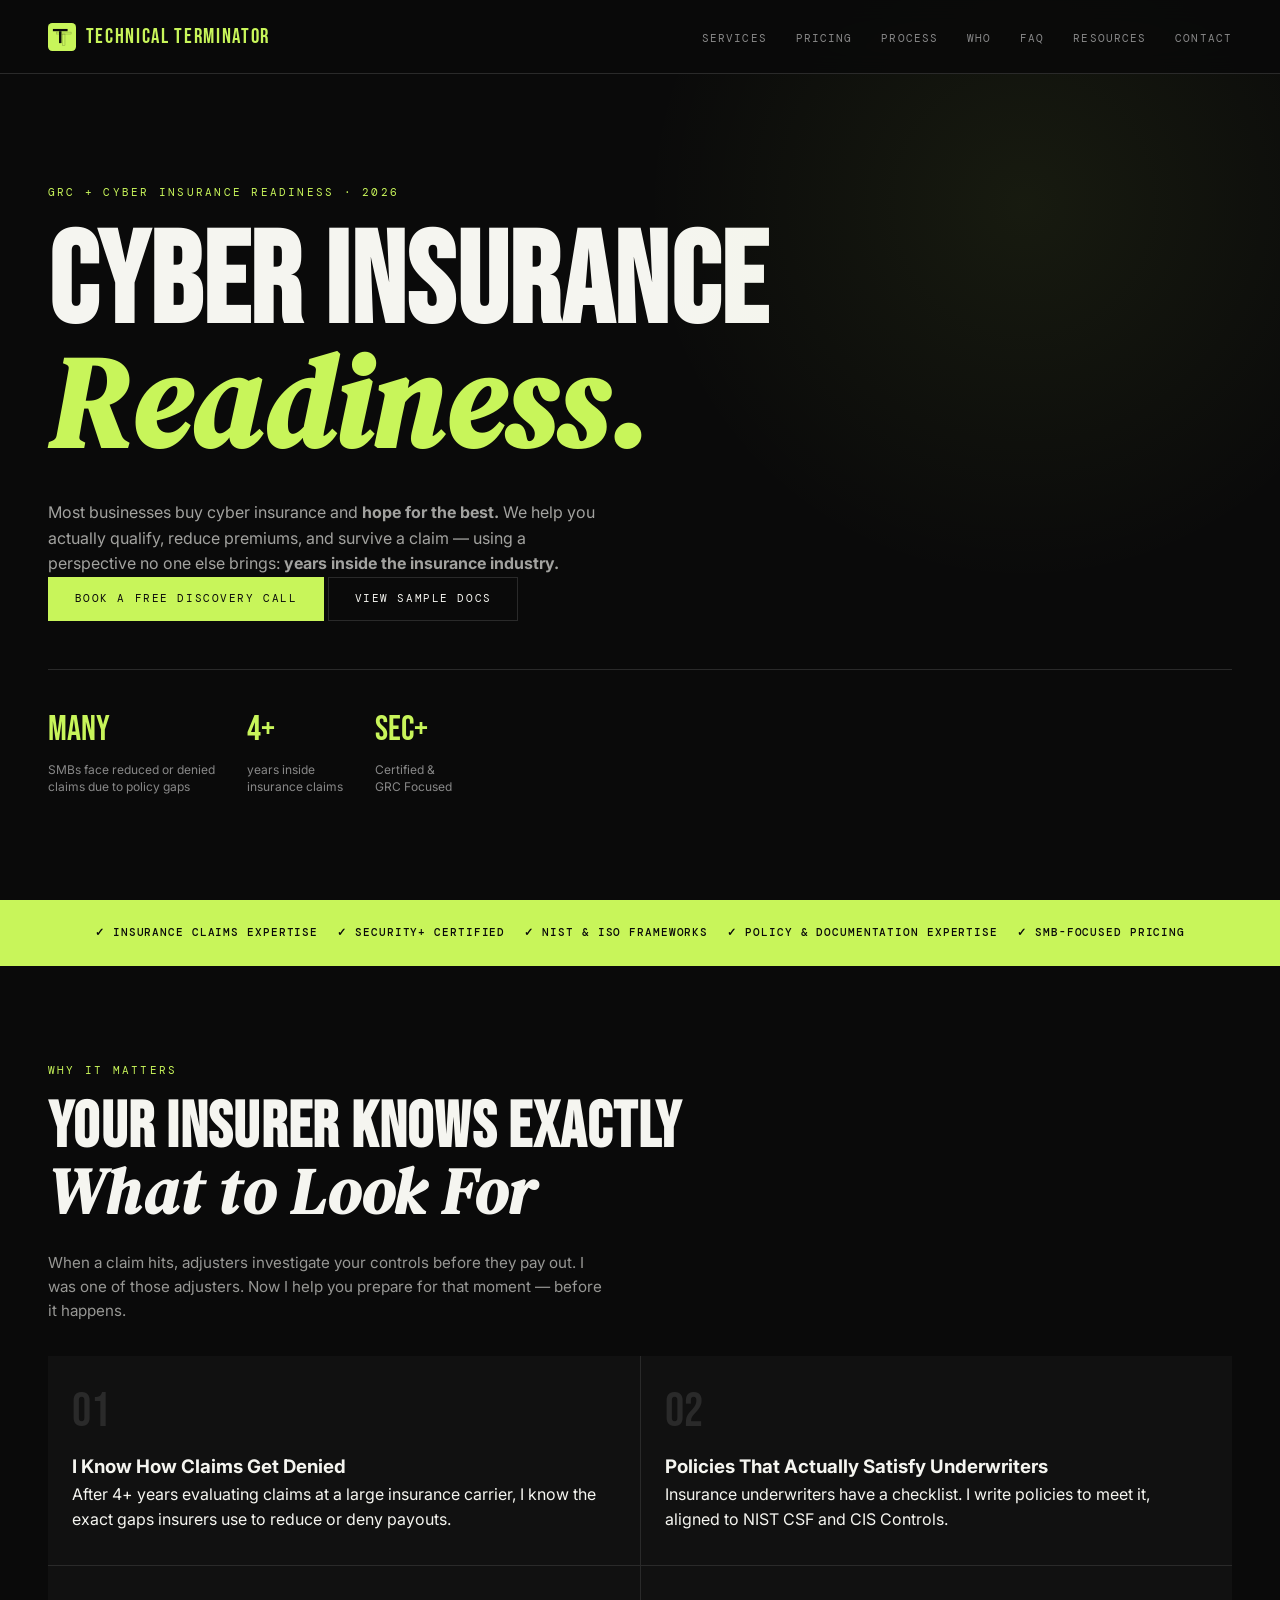
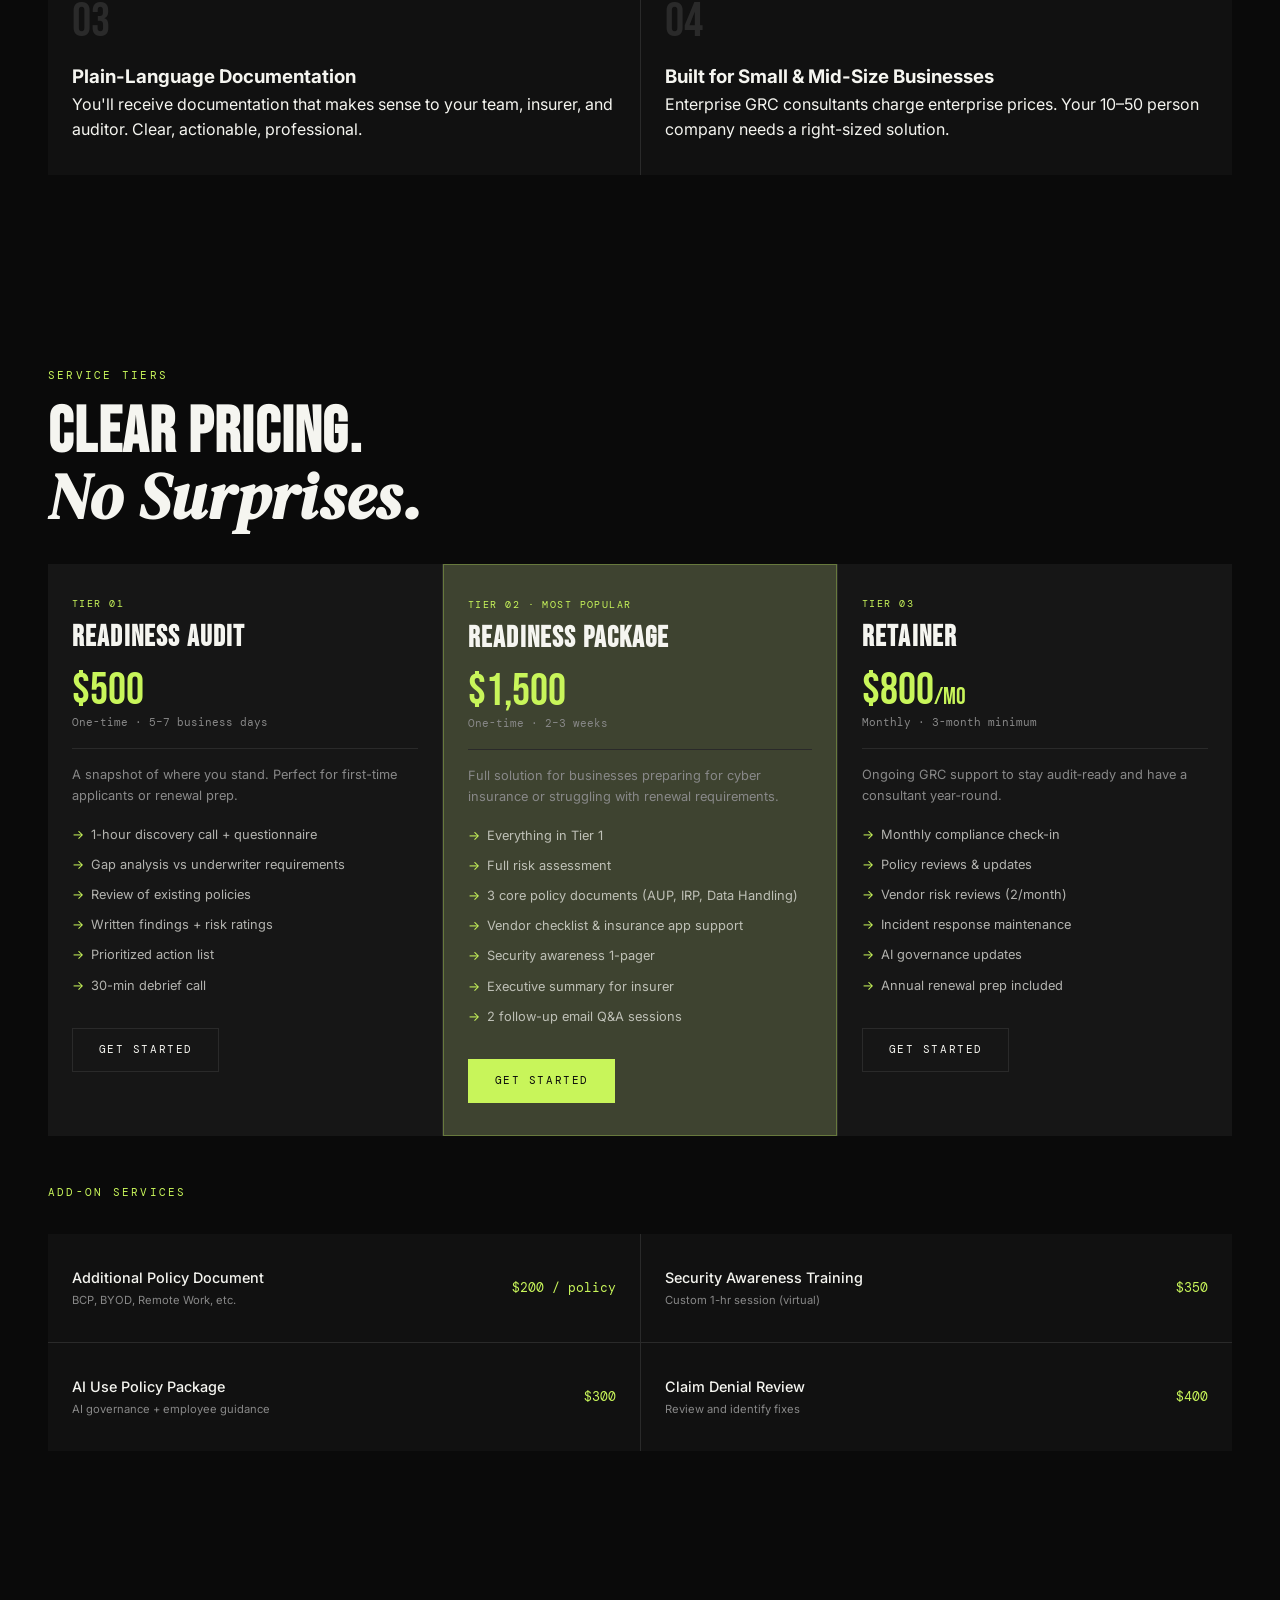
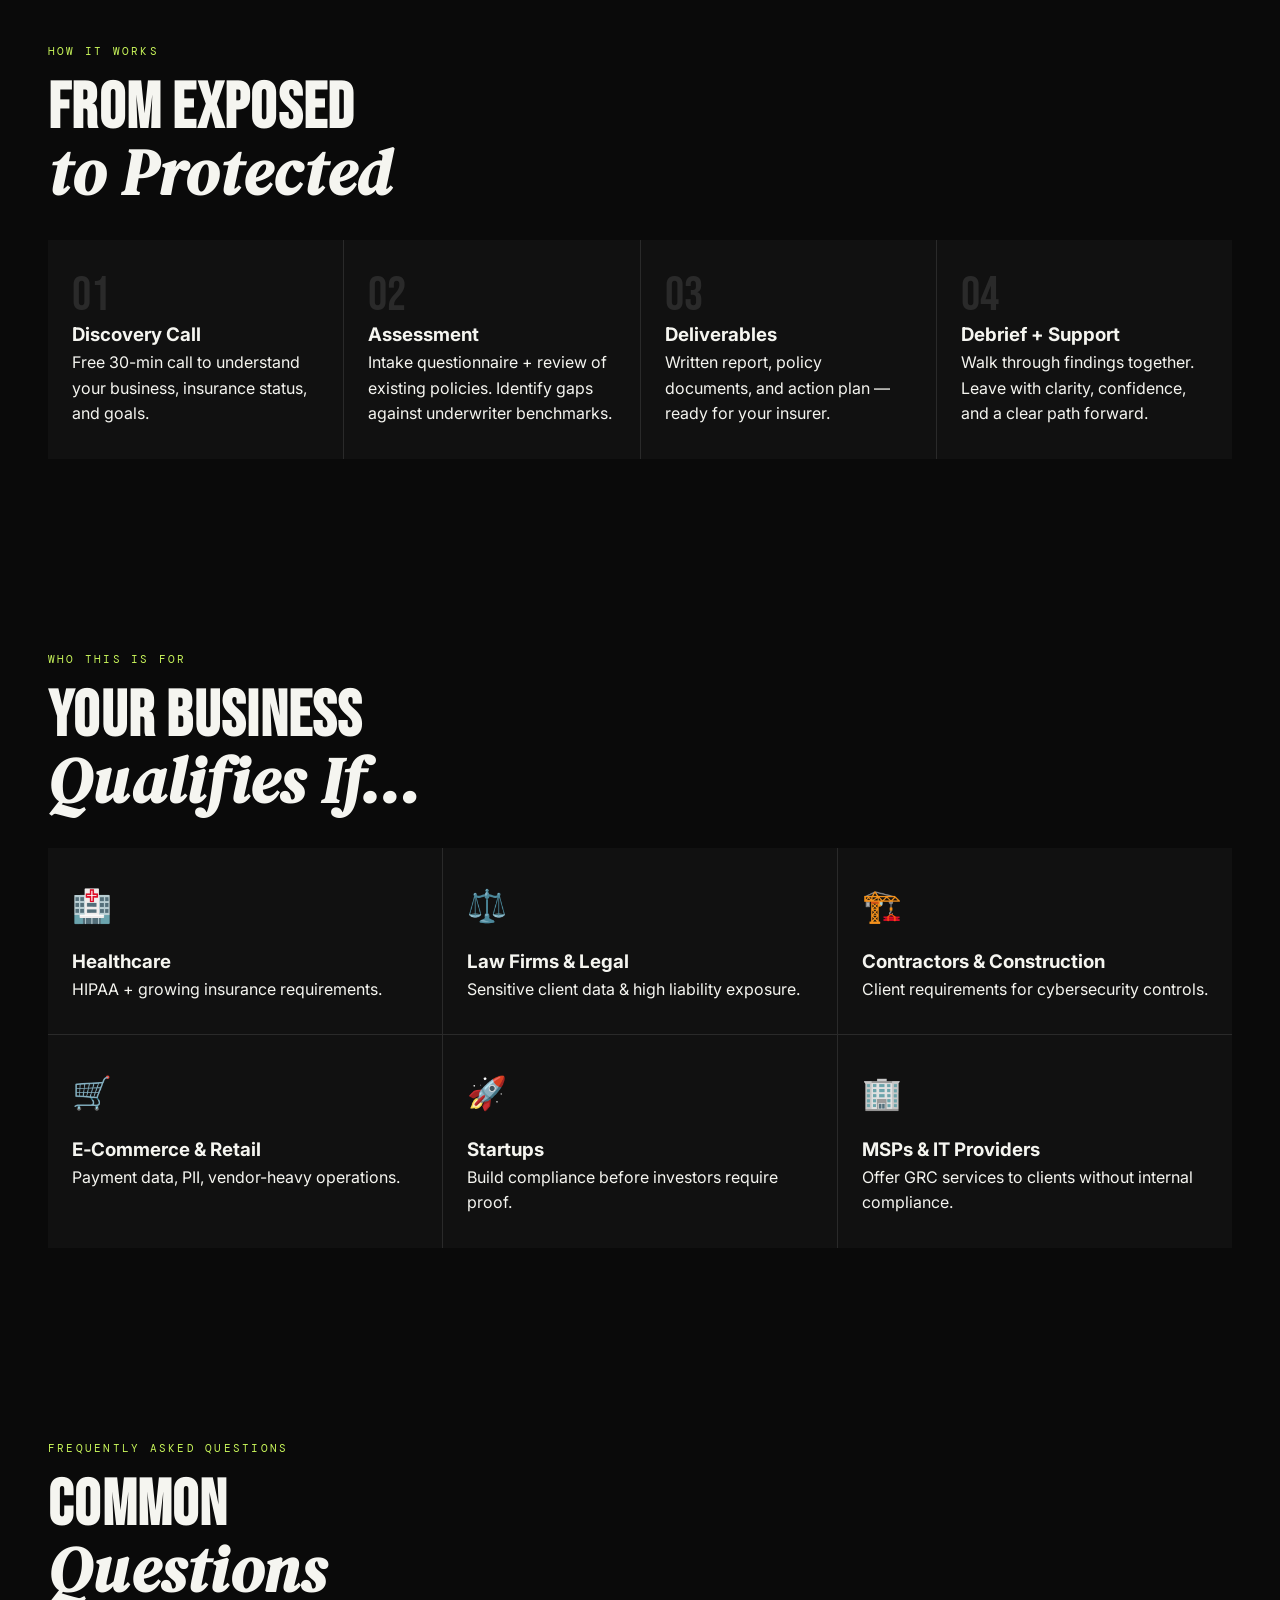
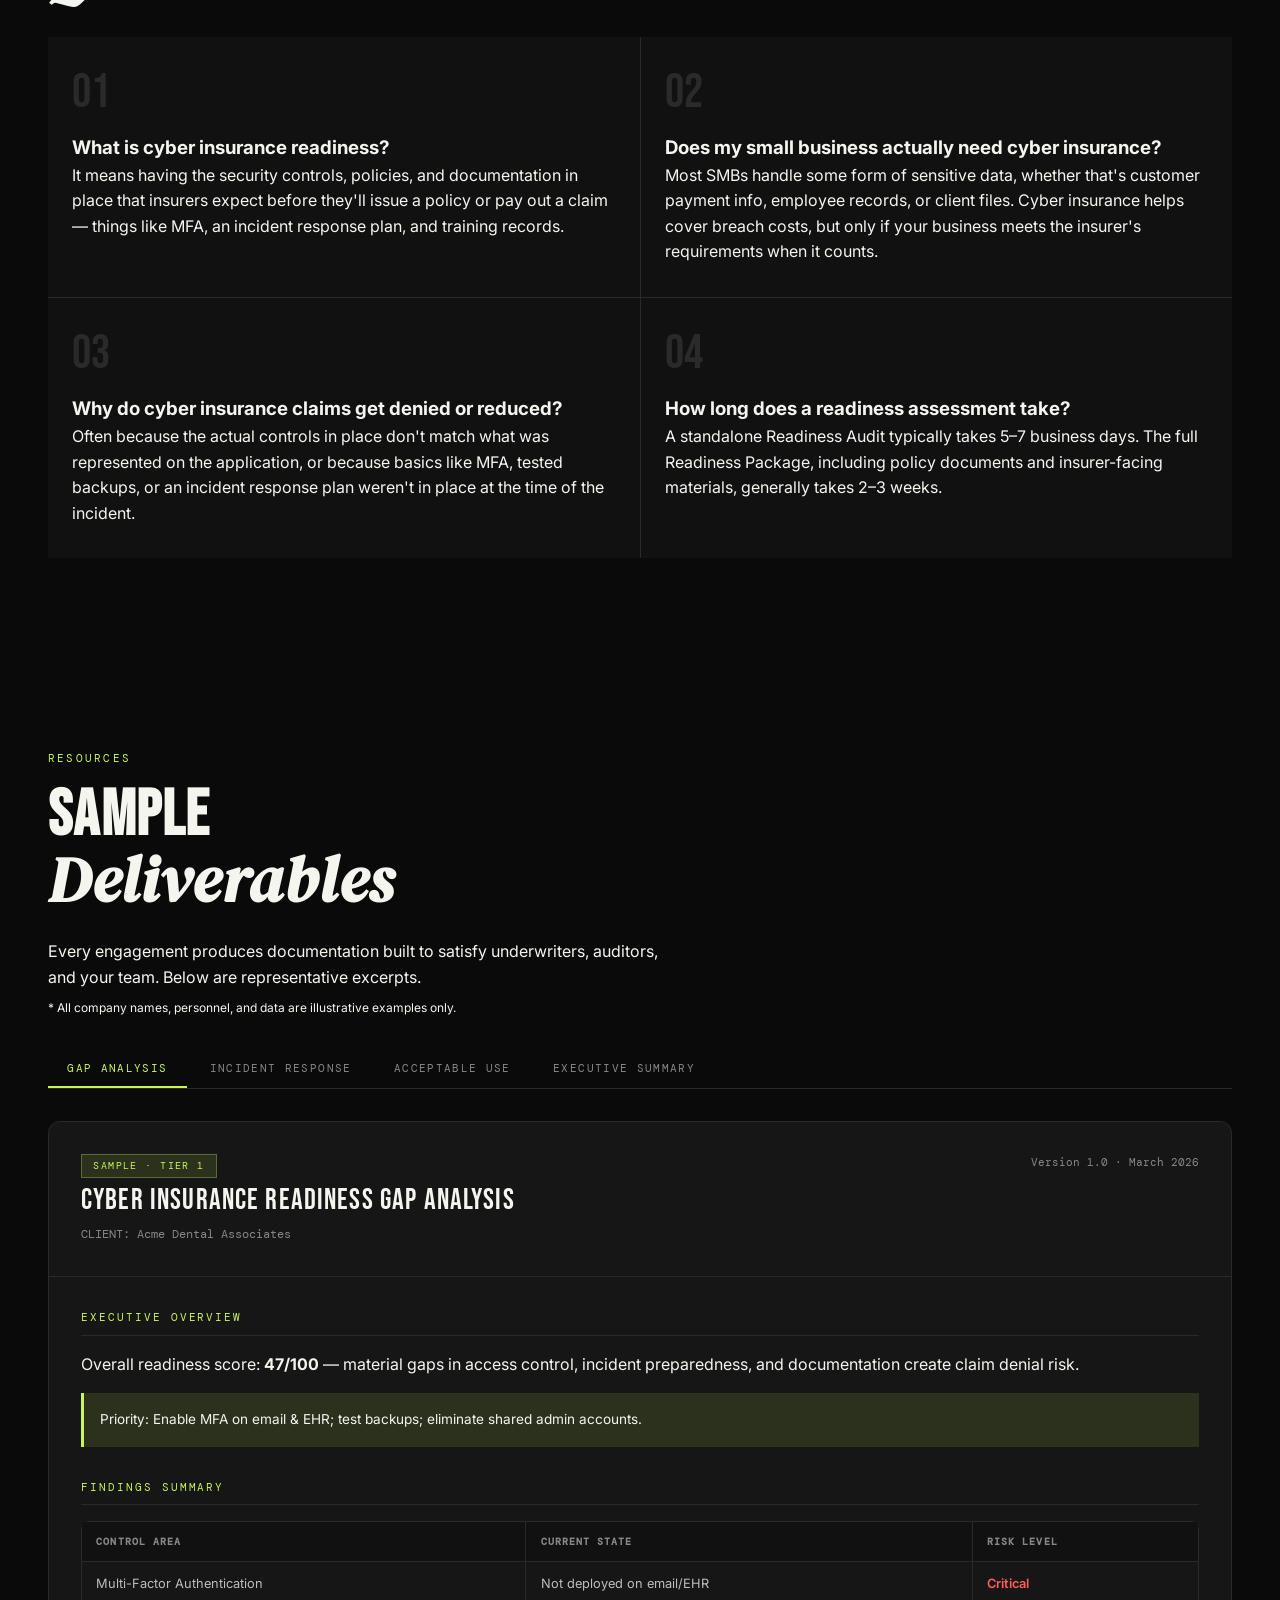
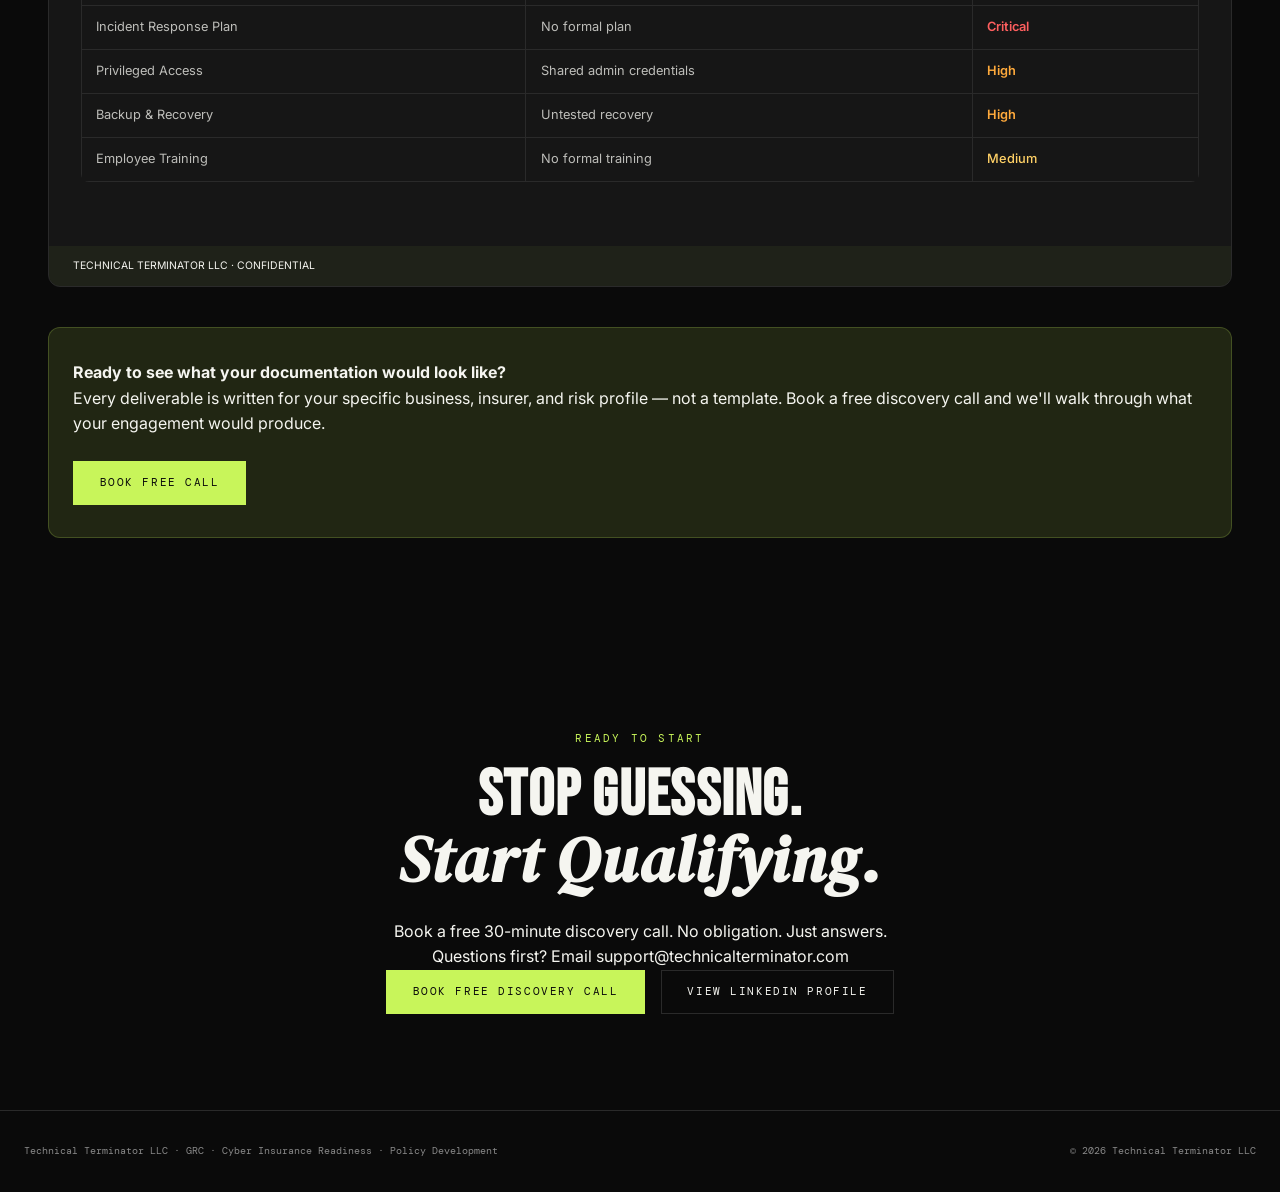
==== commit 9adcb4d4: "Update index.html Added favicon.svg" ====
--- a/index.html
+++ b/index.html
@@ -23,6 +23,7 @@
 <link rel="preconnect" href="https://fonts.googleapis.com" />
 <link rel="preconnect" href="https://fonts.gstatic.com" crossorigin />
 <link href="https://fonts.googleapis.com/css2?family=Bebas+Neue&family=DM+Serif+Display:ital@0;1&family=DM+Mono:wght@400;500&family=Inter:wght@300;400;500;600;700&display=swap" rel="stylesheet" />
+<link rel="icon" type="image/svg+xml" href="favicon.svg" />
 
 <!-- Structured data: who/what/where for AI Overviews and search -->
 <script type="application/ld+json">
@@ -137,6 +138,18 @@
     border-bottom: 1px solid var(--border);
   }
 
+  .nav-logo-wrap {
+    display: flex;
+    align-items: center;
+    gap: 0.6rem;
+  }
+
+  .nav-icon {
+    width: 28px;
+    height: 28px;
+    flex-shrink: 0;
+  }
+
   .nav-logo {
     font-family: var(--display);
     font-size: 1.3rem;
@@ -829,7 +842,16 @@
 <body>
 
 <nav>
-  <div class="nav-logo">Technical Terminator</div>
+  <div class="nav-logo-wrap">
+    <svg class="nav-icon" viewBox="0 0 80 80" fill="none" xmlns="http://www.w3.org/2000/svg" aria-hidden="true">
+      <rect width="80" height="80" rx="12" fill="#c8f55a"/>
+      <rect x="24" y="26" width="42" height="5.5" stroke="#0a0a0a" stroke-width="1.2" fill="none" opacity="0.4"/>
+      <rect x="41.5" y="31.5" width="7" height="32" stroke="#0a0a0a" stroke-width="1.2" fill="none" opacity="0.4"/>
+      <rect x="14" y="17" width="42" height="6.5" fill="#0a0a0a"/>
+      <rect x="31.5" y="23.5" width="7" height="34" fill="#0a0a0a"/>
+    </svg>
+    <div class="nav-logo">Technical Terminator</div>
+  </div>
   <ul class="nav-links">
     <li><a href="#services">Services</a></li>
     <li><a href="#pricing">Pricing</a></li>
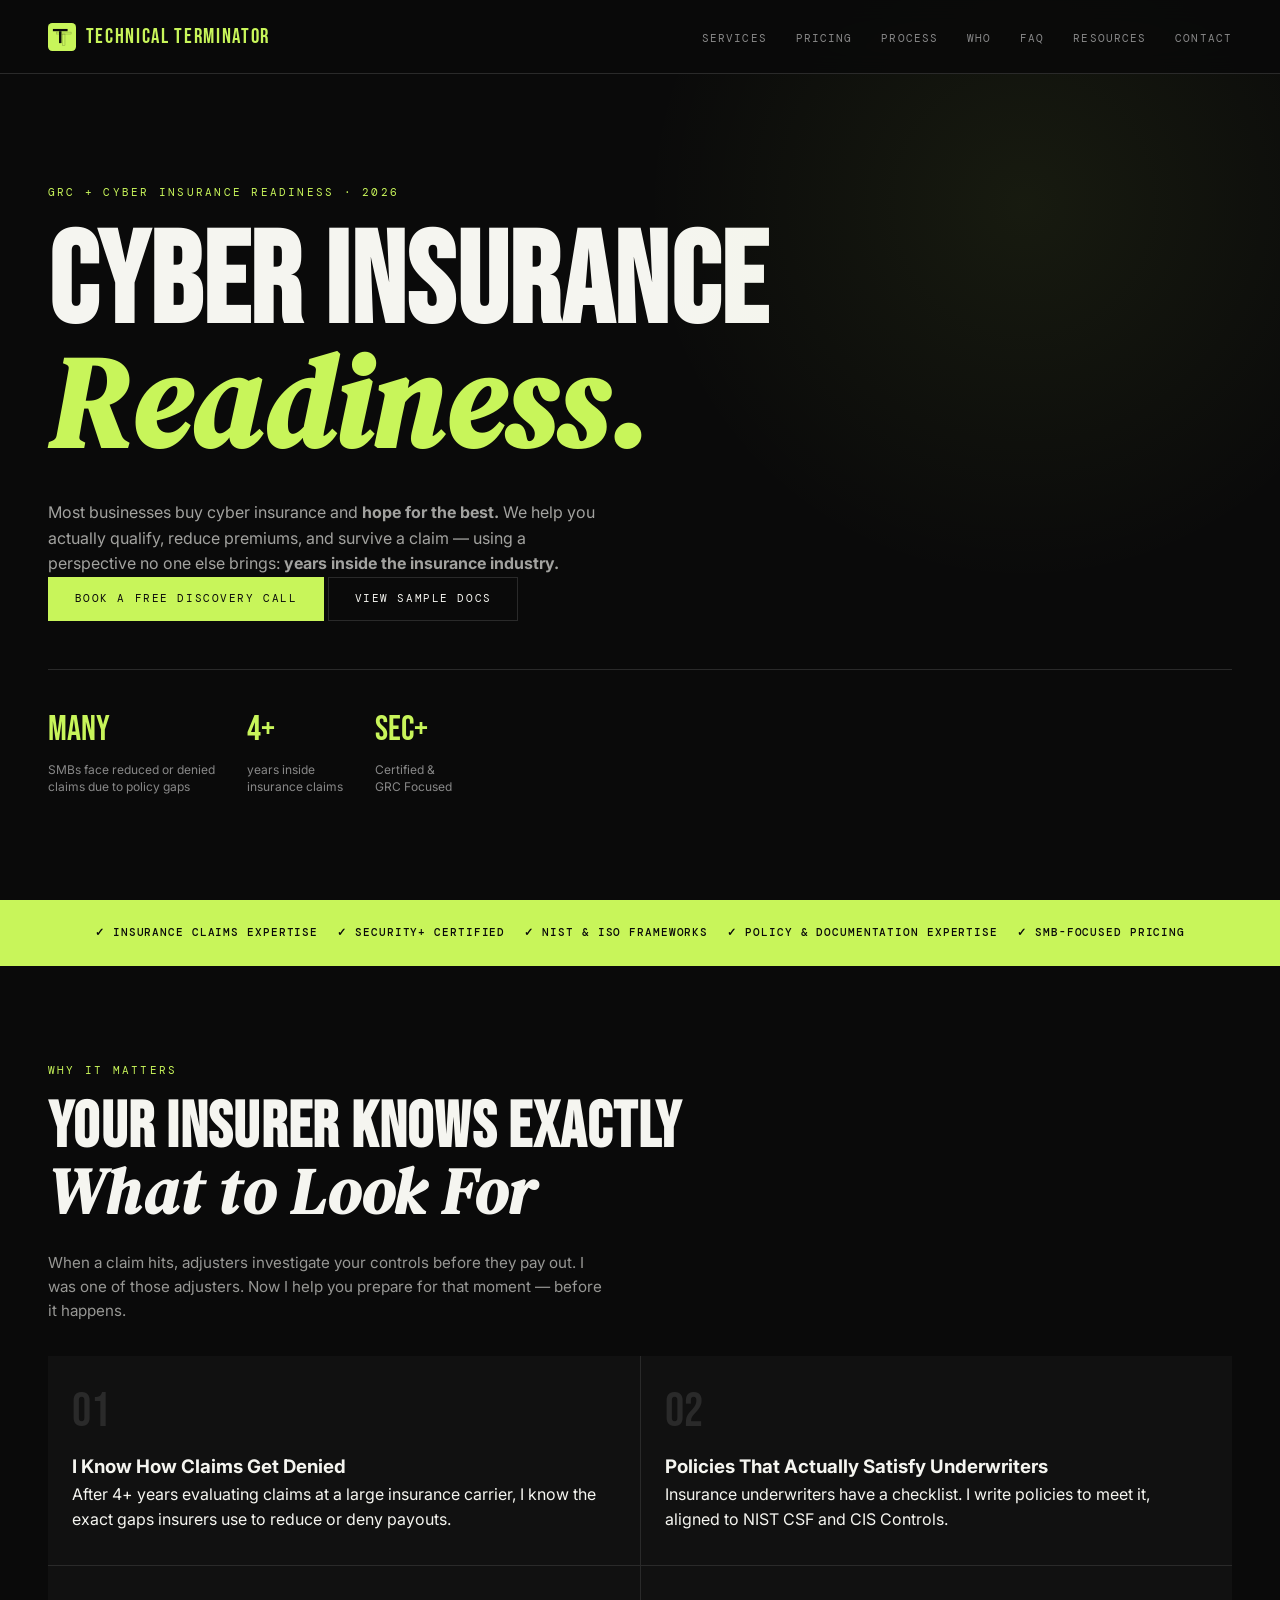
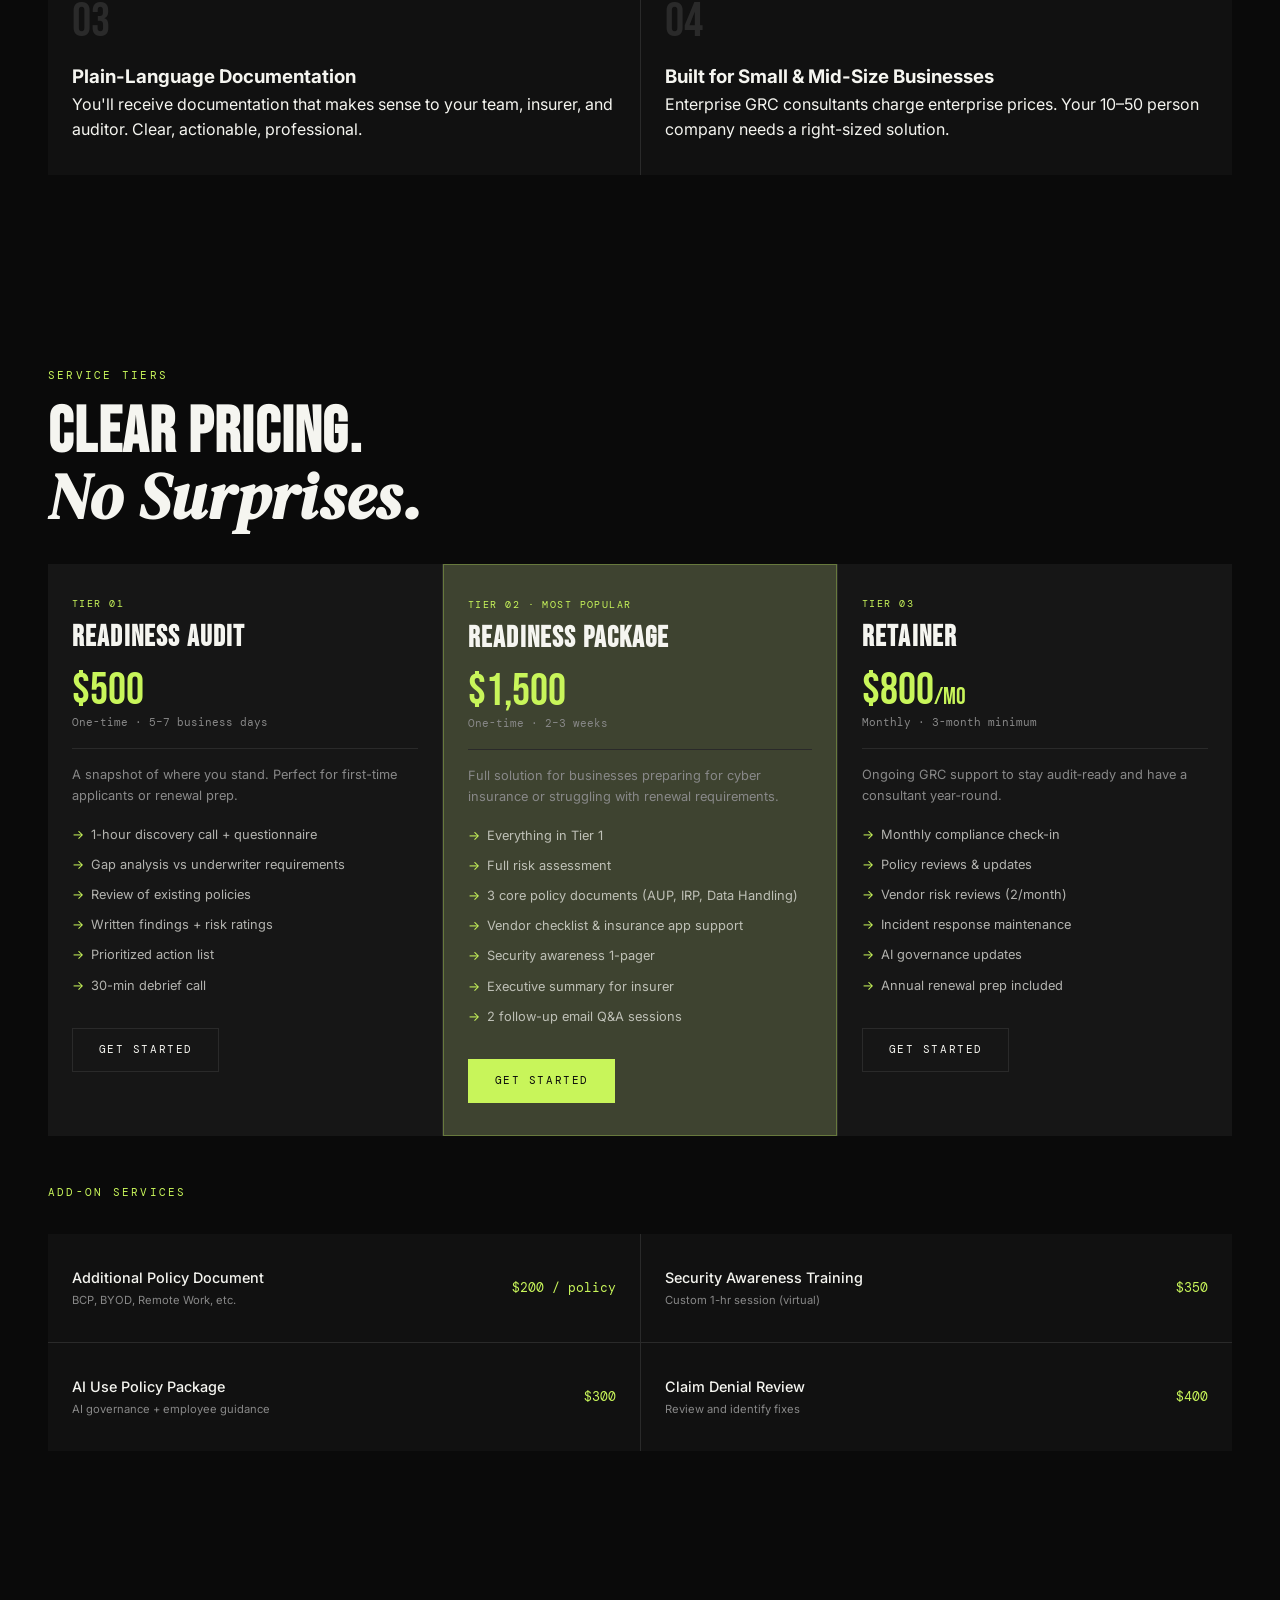
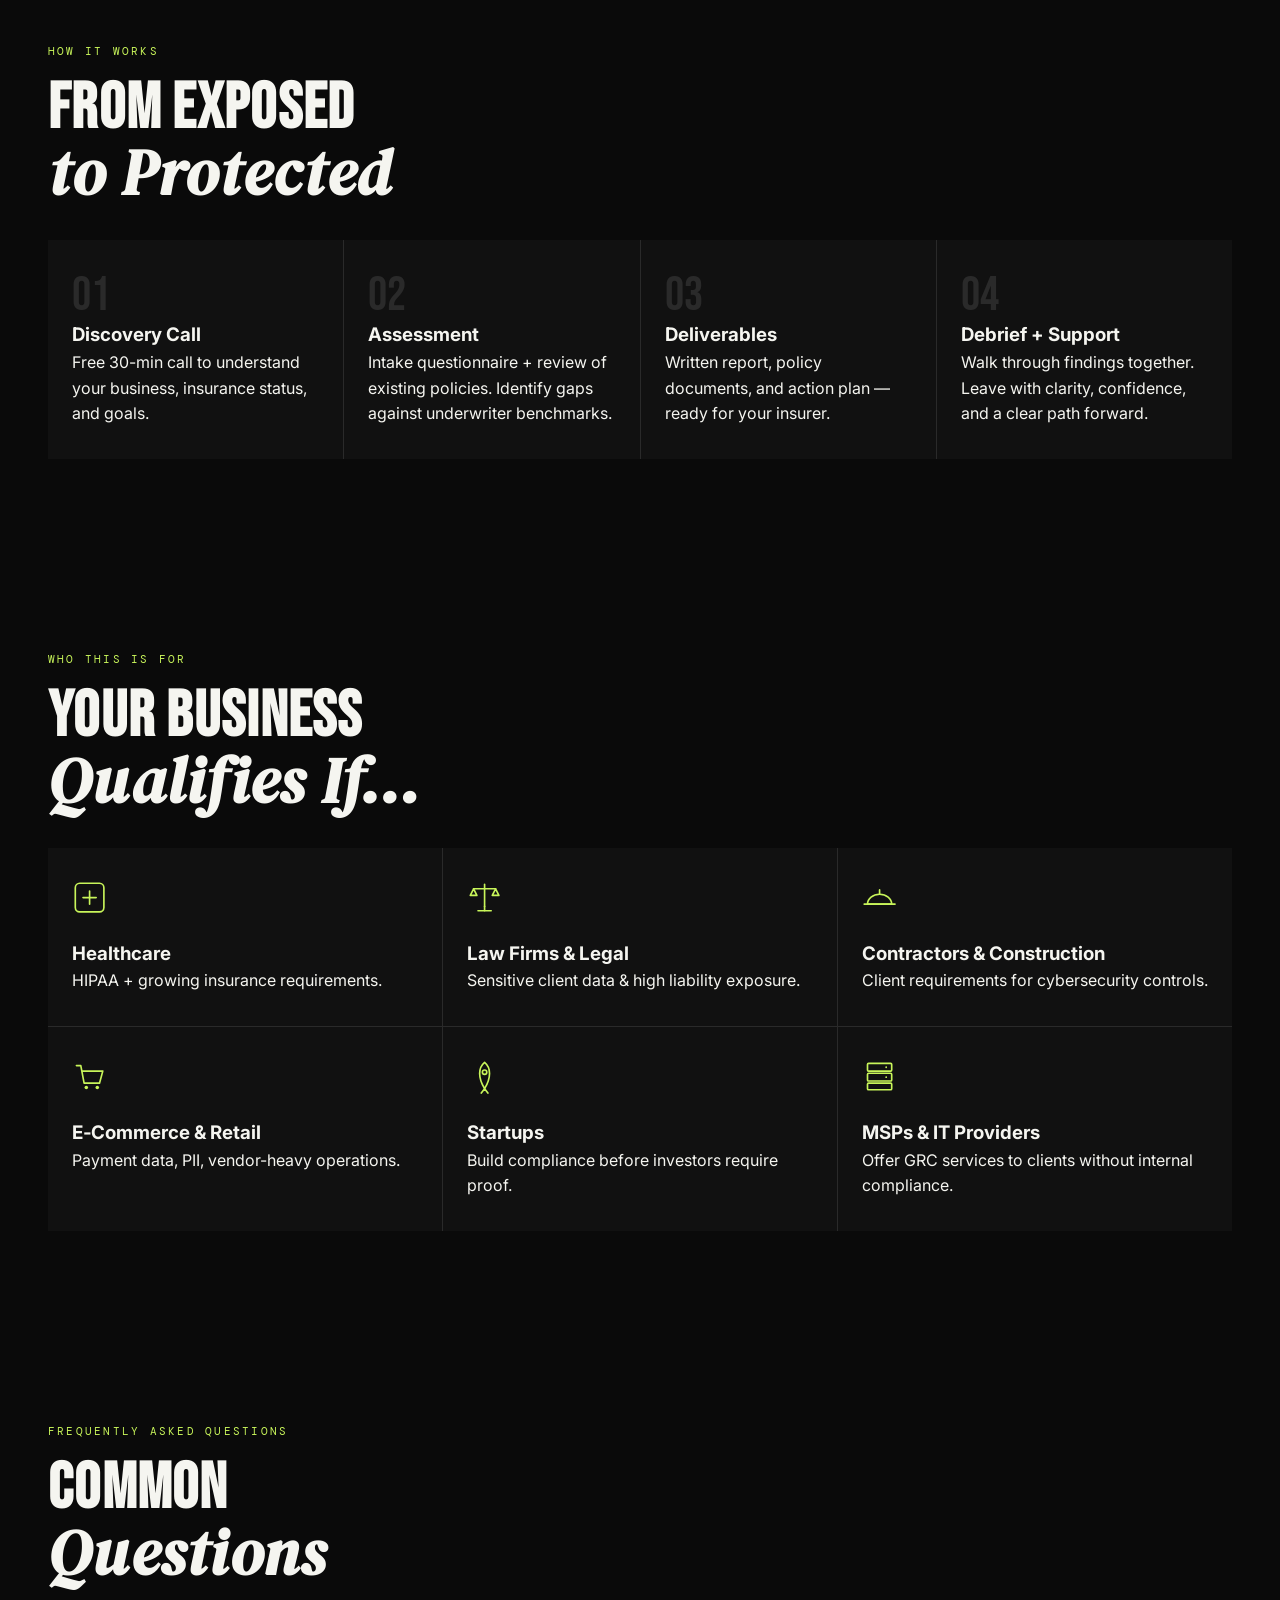
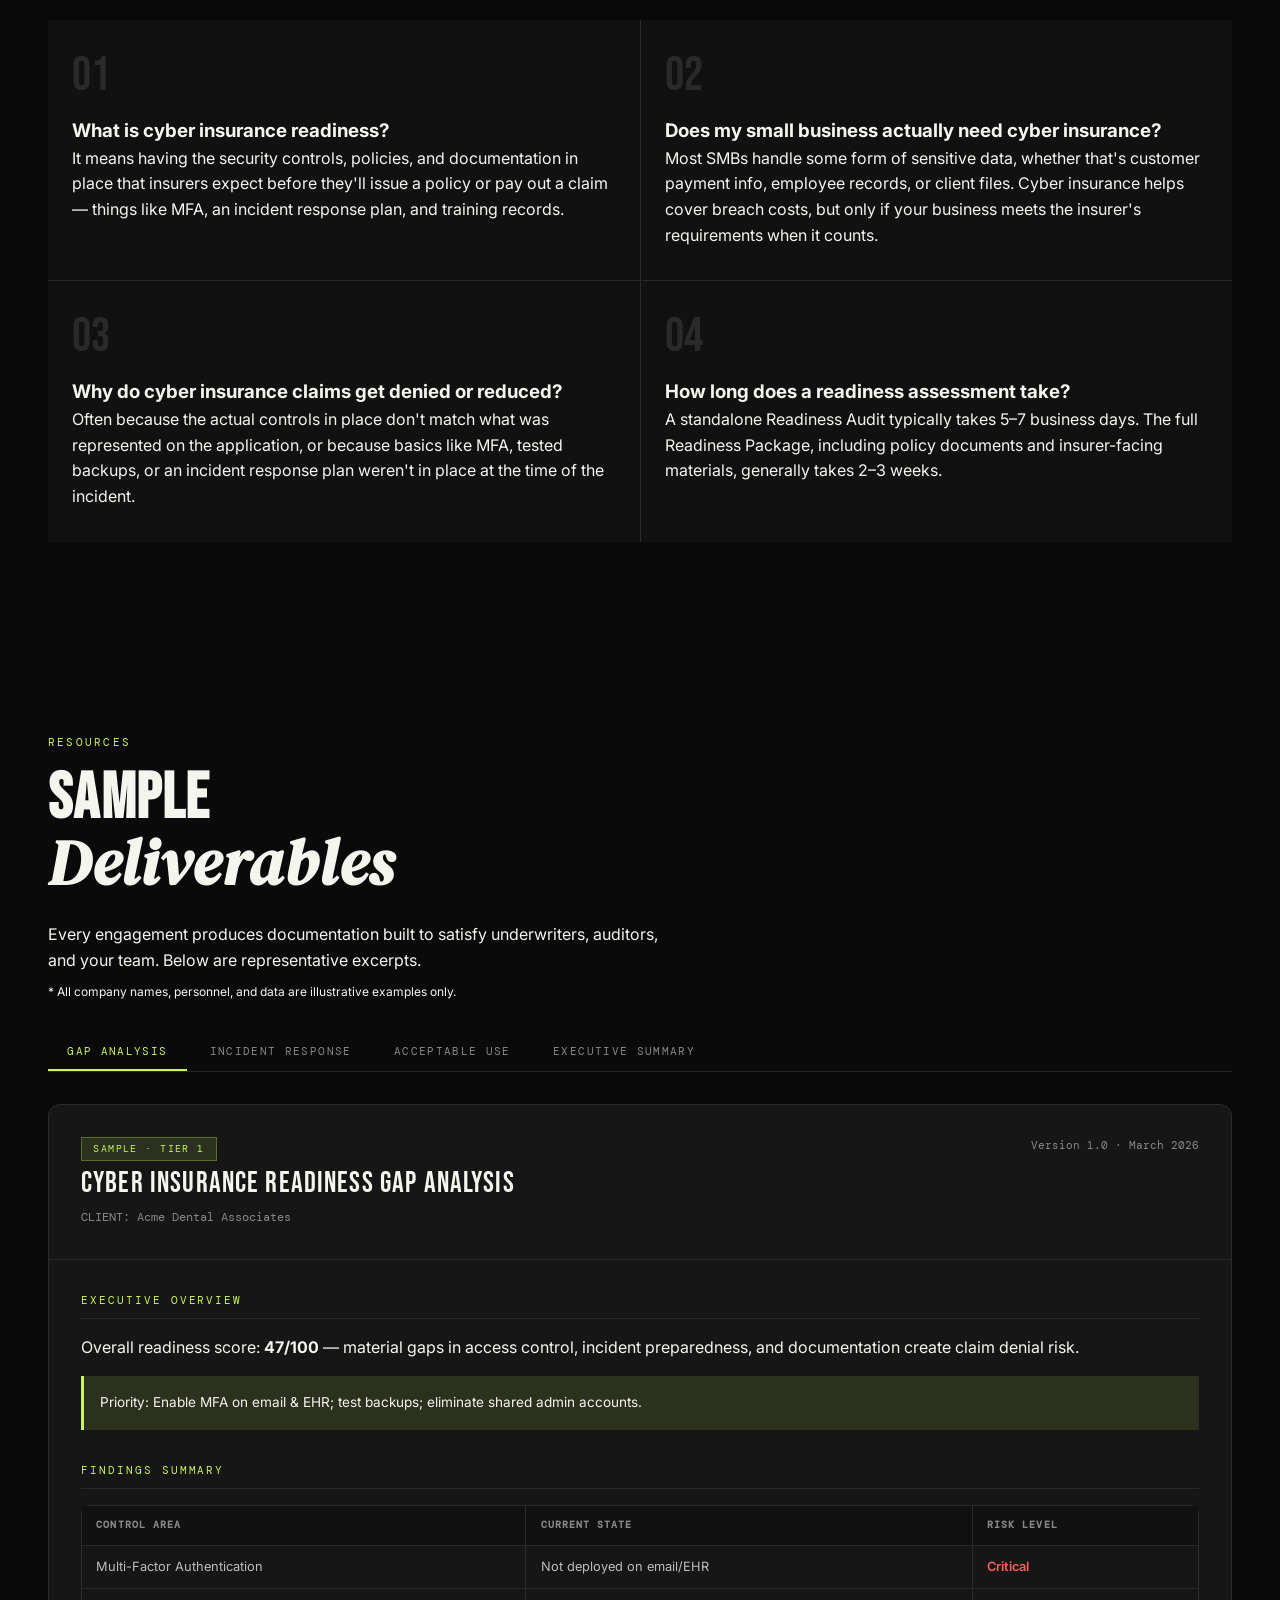
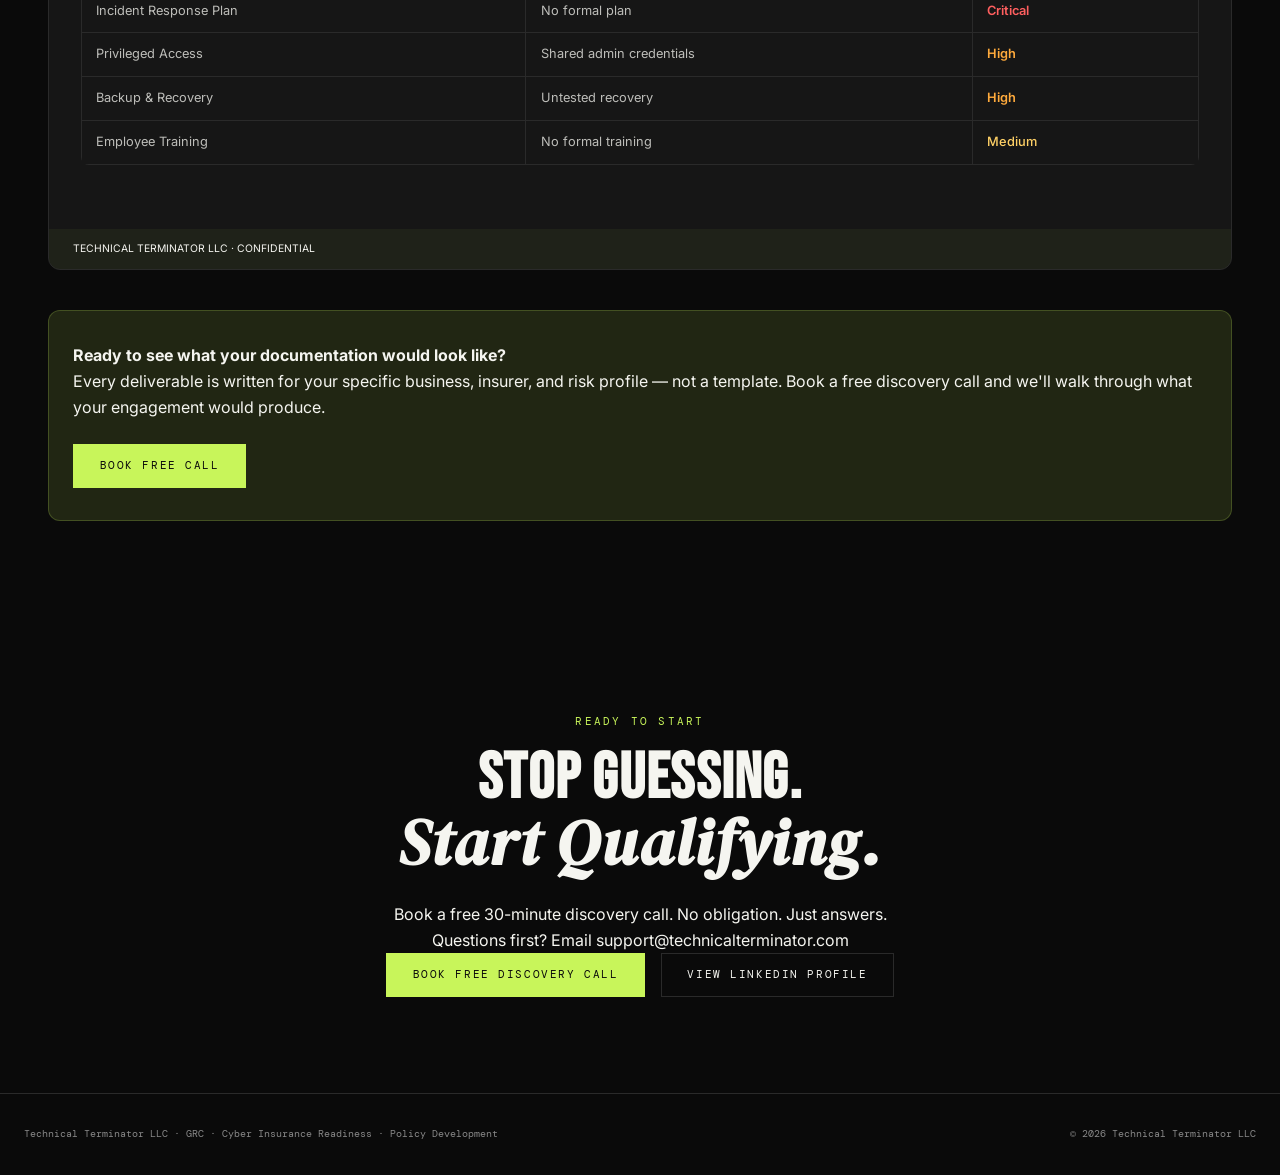
==== commit d9101a77: "Update index.html Changed emojis." ====
--- a/index.html
+++ b/index.html
@@ -488,6 +488,17 @@
     margin-bottom: 1rem;
   }
 
+  .who-icon-svg {
+    width: 2.2rem;
+    height: 2.2rem;
+    margin-bottom: 1rem;
+    stroke: var(--accent);
+    stroke-width: 1.5;
+    fill: none;
+    stroke-linecap: round;
+    stroke-linejoin: round;
+  }
+
   /* ===== TABLES: fully responsive (scroll on mobile) ===== */
   .doc-table-wrapper {
     width: 100%;
@@ -915,7 +926,32 @@
 
 <section id="process"><p class="section-label">How It Works</p><h2>From Exposed<br><em>to Protected</em></h2><div class="process-steps"><div class="step"><div class="step-num">01</div><h3>Discovery Call</h3><p>Free 30-min call to understand your business, insurance status, and goals.</p></div><div class="step"><div class="step-num">02</div><h3>Assessment</h3><p>Intake questionnaire + review of existing policies. Identify gaps against underwriter benchmarks.</p></div><div class="step"><div class="step-num">03</div><h3>Deliverables</h3><p>Written report, policy documents, and action plan — ready for your insurer.</p></div><div class="step"><div class="step-num">04</div><h3>Debrief + Support</h3><p>Walk through findings together. Leave with clarity, confidence, and a clear path forward.</p></div></div></section>
 
-<section id="who"><p class="section-label">Who This Is For</p><h2>Your Business<br><em>Qualifies If…</em></h2><div class="who-grid"><div class="who-card"><div class="who-icon" aria-hidden="true">🏥</div><h3>Healthcare</h3><p>HIPAA + growing insurance requirements.</p></div><div class="who-card"><div class="who-icon" aria-hidden="true">⚖️</div><h3>Law Firms &amp; Legal</h3><p>Sensitive client data & high liability exposure.</p></div><div class="who-card"><div class="who-icon" aria-hidden="true">🏗️</div><h3>Contractors &amp; Construction</h3><p>Client requirements for cybersecurity controls.</p></div><div class="who-card"><div class="who-icon" aria-hidden="true">🛒</div><h3>E‑Commerce &amp; Retail</h3><p>Payment data, PII, vendor-heavy operations.</p></div><div class="who-card"><div class="who-icon" aria-hidden="true">🚀</div><h3>Startups</h3><p>Build compliance before investors require proof.</p></div><div class="who-card"><div class="who-icon" aria-hidden="true">🏢</div><h3>MSPs &amp; IT Providers</h3><p>Offer GRC services to clients without internal compliance.</p></div></div></section>
+<section id="who"><p class="section-label">Who This Is For</p><h2>Your Business<br><em>Qualifies If…</em></h2><div class="who-grid">
+  <div class="who-card">
+    <svg class="who-icon-svg" viewBox="0 0 32 32" aria-hidden="true"><rect x="3" y="3" width="26" height="26" rx="4"/><line x1="16" y1="10" x2="16" y2="22"/><line x1="10" y1="16" x2="22" y2="16"/></svg>
+    <h3>Healthcare</h3><p>HIPAA + growing insurance requirements.</p>
+  </div>
+  <div class="who-card">
+    <svg class="who-icon-svg" viewBox="0 0 32 32" aria-hidden="true"><line x1="16" y1="4" x2="16" y2="24"/><line x1="6" y1="8" x2="26" y2="8"/><path d="M3 14 L6 8 L9 14 Z"/><path d="M23 14 L26 8 L29 14 Z"/><line x1="10" y1="28" x2="22" y2="28"/><line x1="16" y1="24" x2="16" y2="28"/></svg>
+    <h3>Law Firms &amp; Legal</h3><p>Sensitive client data & high liability exposure.</p>
+  </div>
+  <div class="who-card">
+    <svg class="who-icon-svg" viewBox="0 0 32 32" aria-hidden="true"><path d="M5 22 a11 9 0 0 1 22 0 Z"/><line x1="2" y1="22" x2="30" y2="22"/><line x1="16" y1="9" x2="16" y2="13"/></svg>
+    <h3>Contractors &amp; Construction</h3><p>Client requirements for cybersecurity controls.</p>
+  </div>
+  <div class="who-card">
+    <svg class="who-icon-svg" viewBox="0 0 32 32" aria-hidden="true"><path d="M4 6 h4 l3 16 h14 l3-11 H9"/><circle cx="13" cy="26" r="1.6" fill="var(--accent)" stroke="none"/><circle cx="23" cy="26" r="1.6" fill="var(--accent)" stroke="none"/></svg>
+    <h3>E‑Commerce &amp; Retail</h3><p>Payment data, PII, vendor-heavy operations.</p>
+  </div>
+  <div class="who-card">
+    <svg class="who-icon-svg" viewBox="0 0 32 32" aria-hidden="true"><path d="M16 3 C22 8 22 17 16 27 C10 17 10 8 16 3 Z"/><circle cx="16" cy="12" r="2"/><path d="M16 27 l-3 4 M16 27 l3 4"/></svg>
+    <h3>Startups</h3><p>Build compliance before investors require proof.</p>
+  </div>
+  <div class="who-card">
+    <svg class="who-icon-svg" viewBox="0 0 32 32" aria-hidden="true"><rect x="5" y="4" width="22" height="7" rx="1"/><rect x="5" y="13" width="22" height="7" rx="1"/><rect x="5" y="22" width="22" height="6" rx="1"/><circle cx="22" cy="7.5" r="0.8" fill="var(--accent)" stroke="none"/><circle cx="22" cy="16.5" r="0.8" fill="var(--accent)" stroke="none"/></svg>
+    <h3>MSPs &amp; IT Providers</h3><p>Offer GRC services to clients without internal compliance.</p>
+  </div>
+</div></section>
 
 <section id="faq"><p class="section-label">Frequently Asked Questions</p><h2>Common<br><em>Questions</em></h2><div class="why-grid">
   <div class="why-card"><div class="why-num">01</div><h3>What is cyber insurance readiness?</h3><p>It means having the security controls, policies, and documentation in place that insurers expect before they'll issue a policy or pay out a claim — things like MFA, an incident response plan, and training records.</p></div>
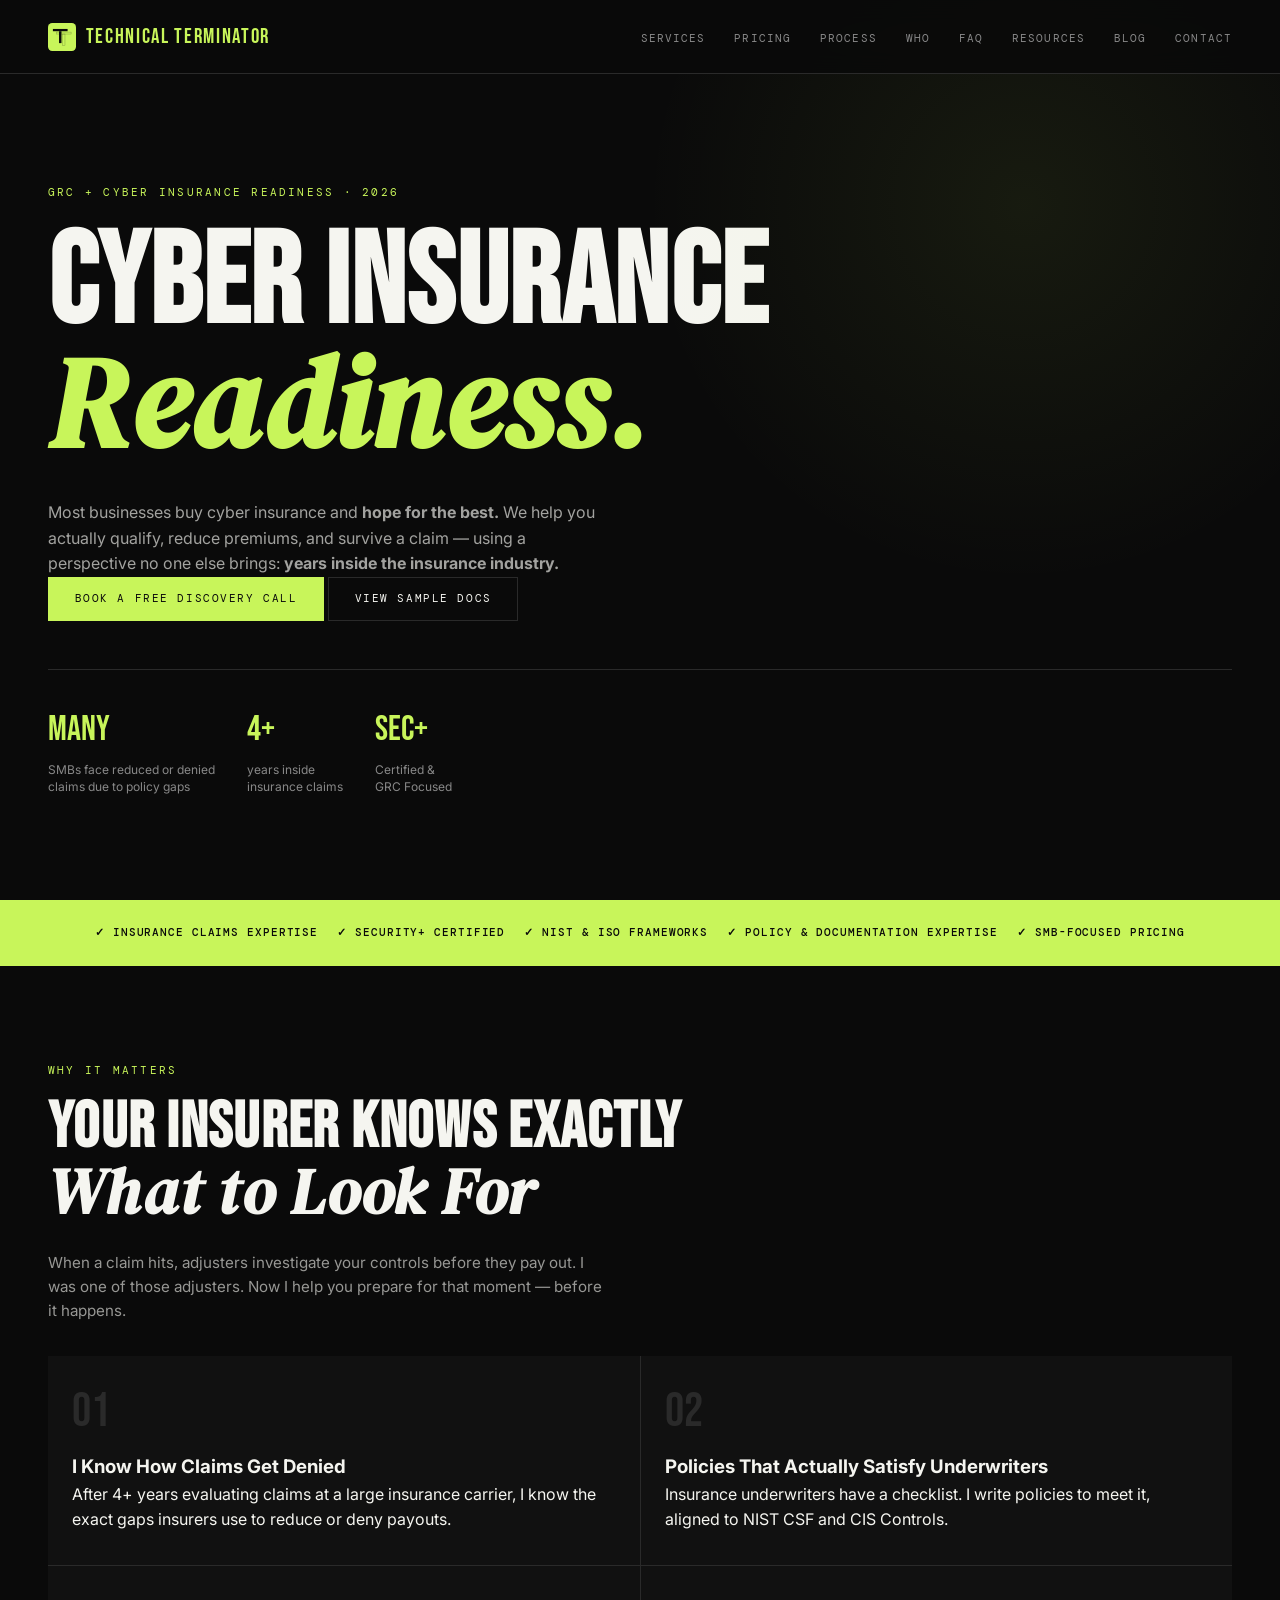
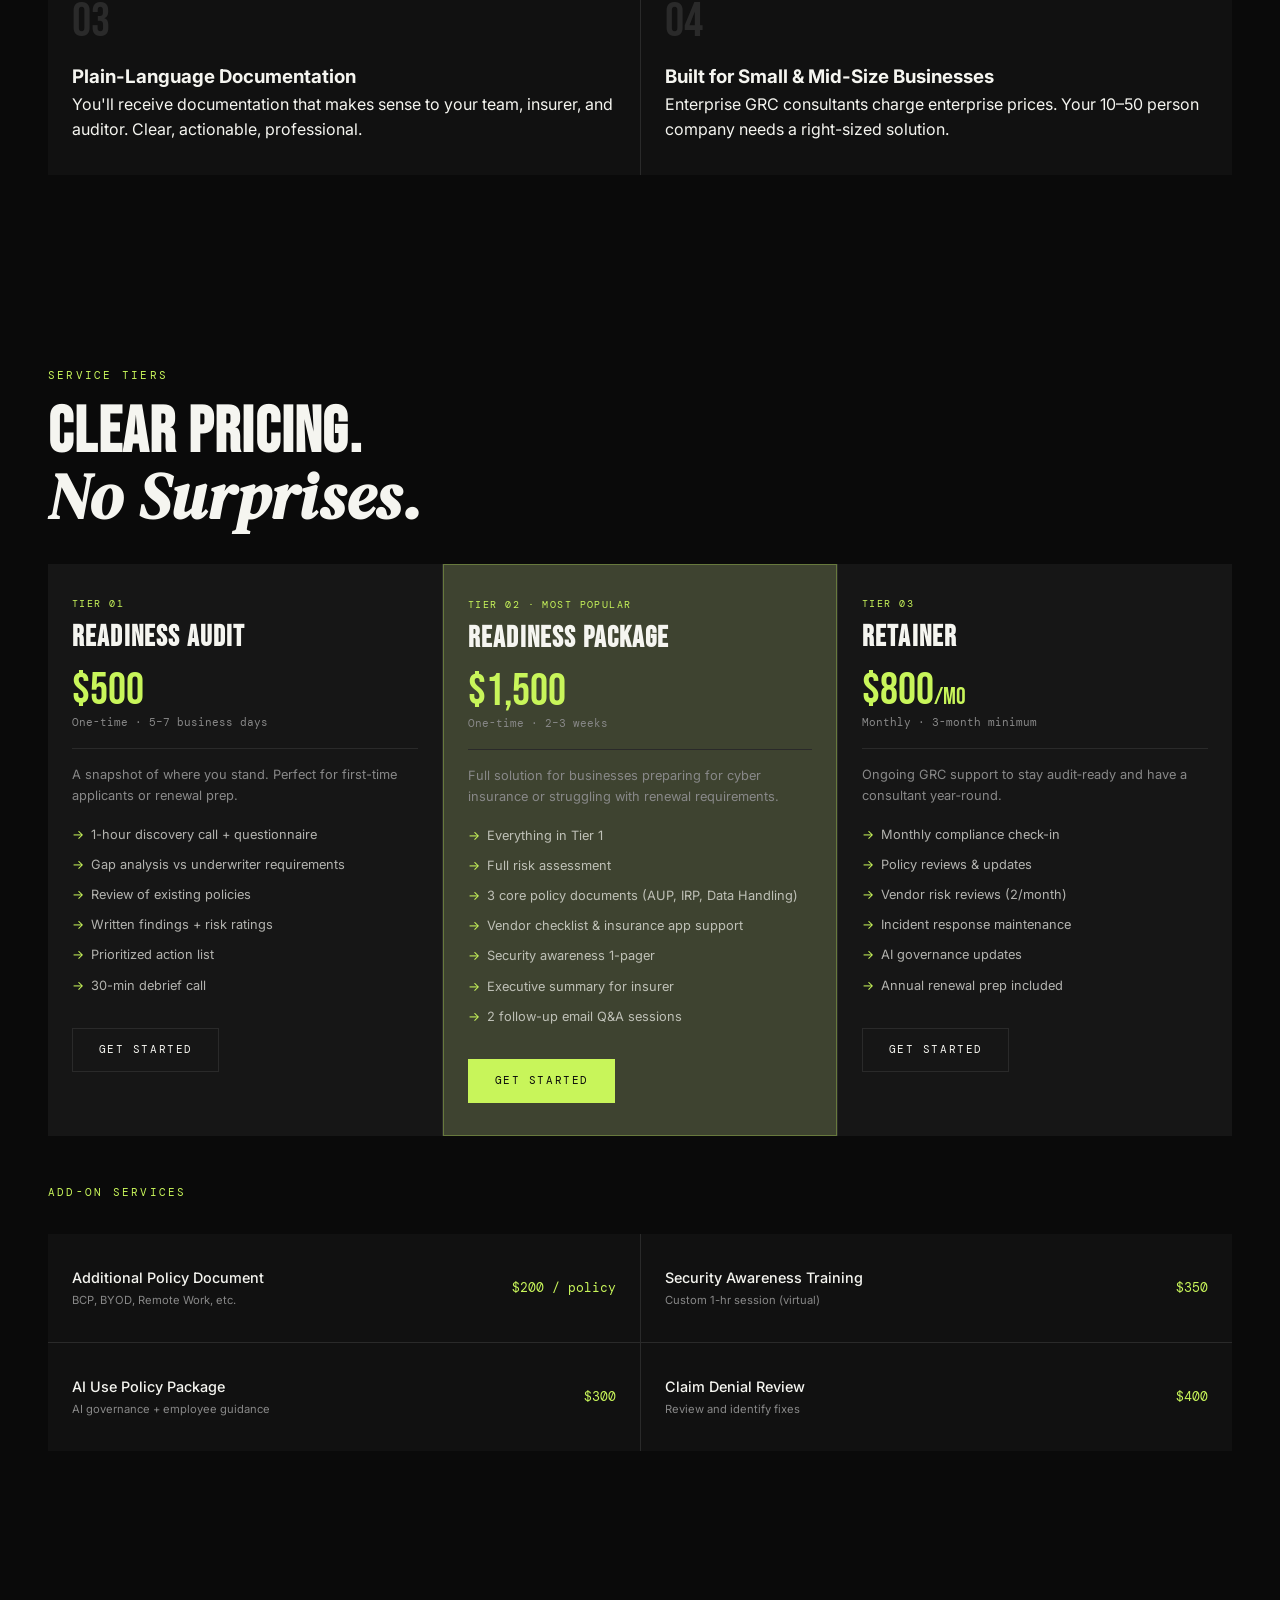
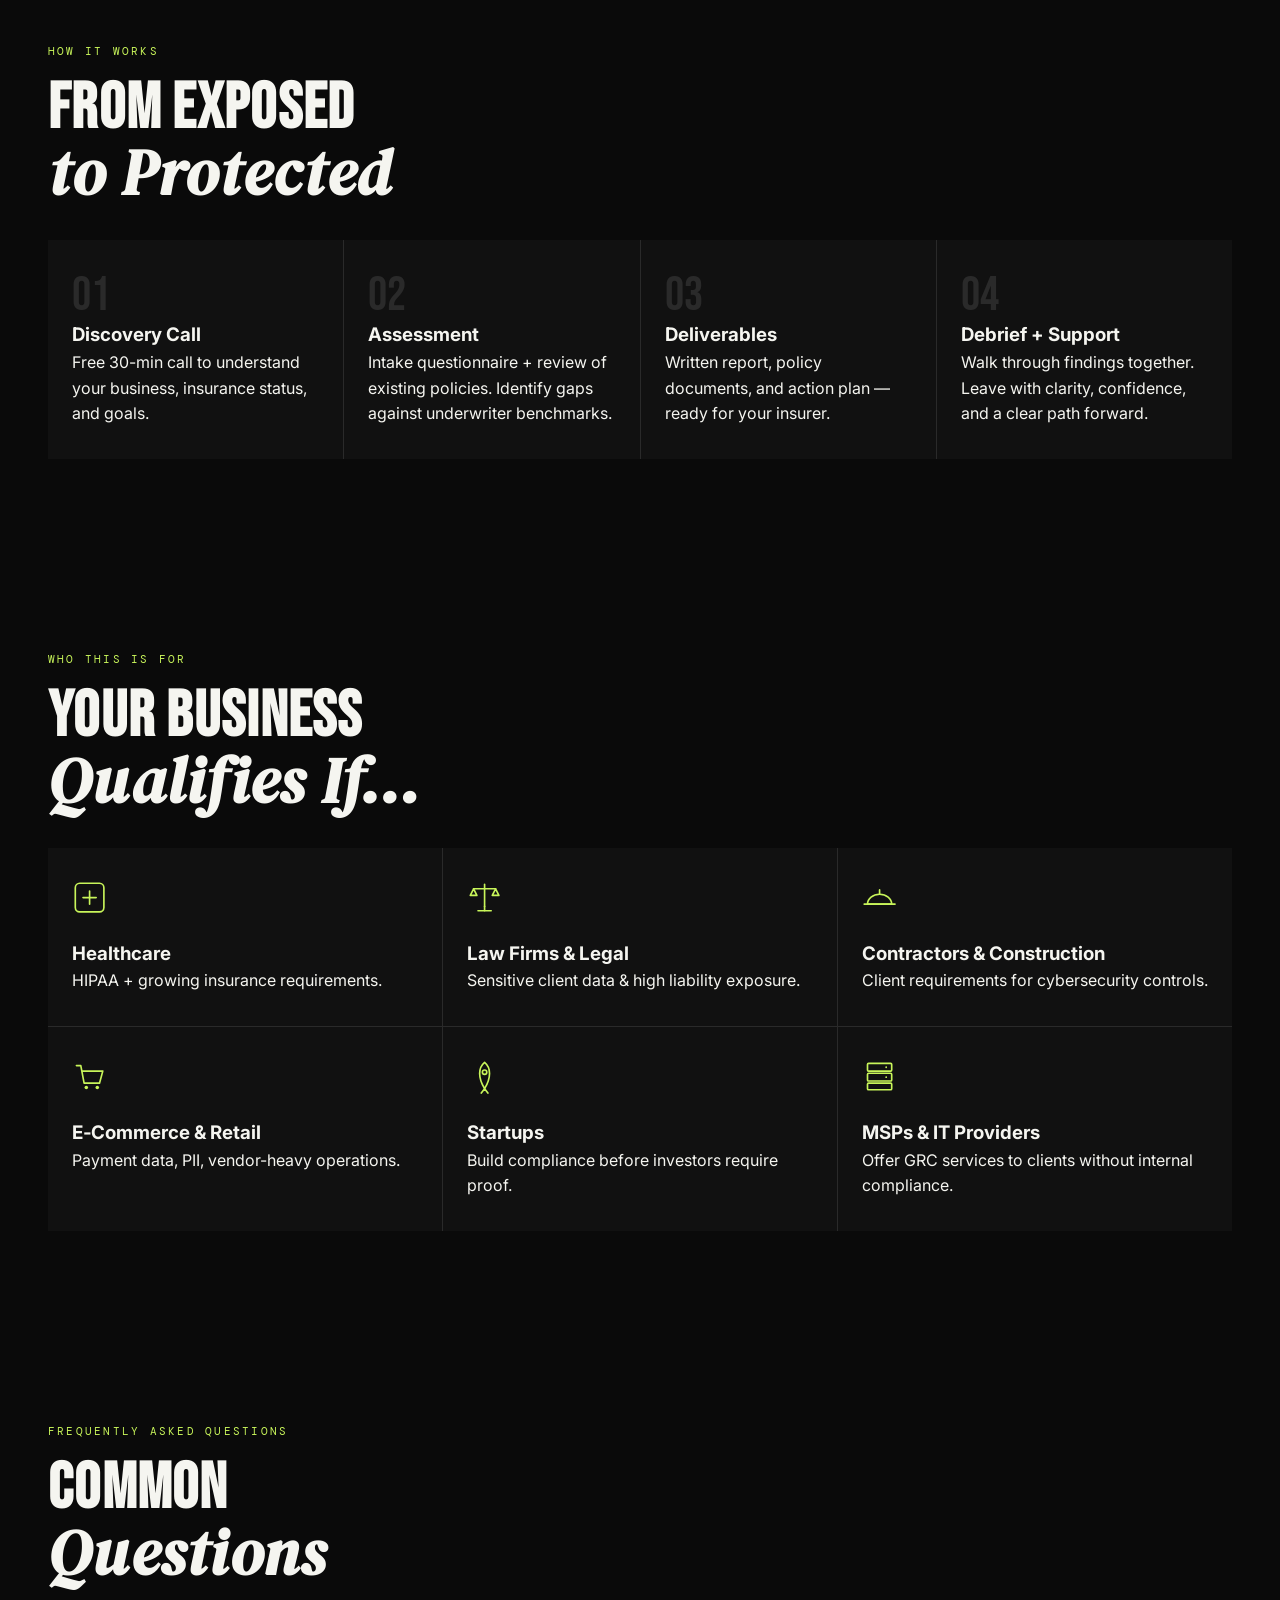
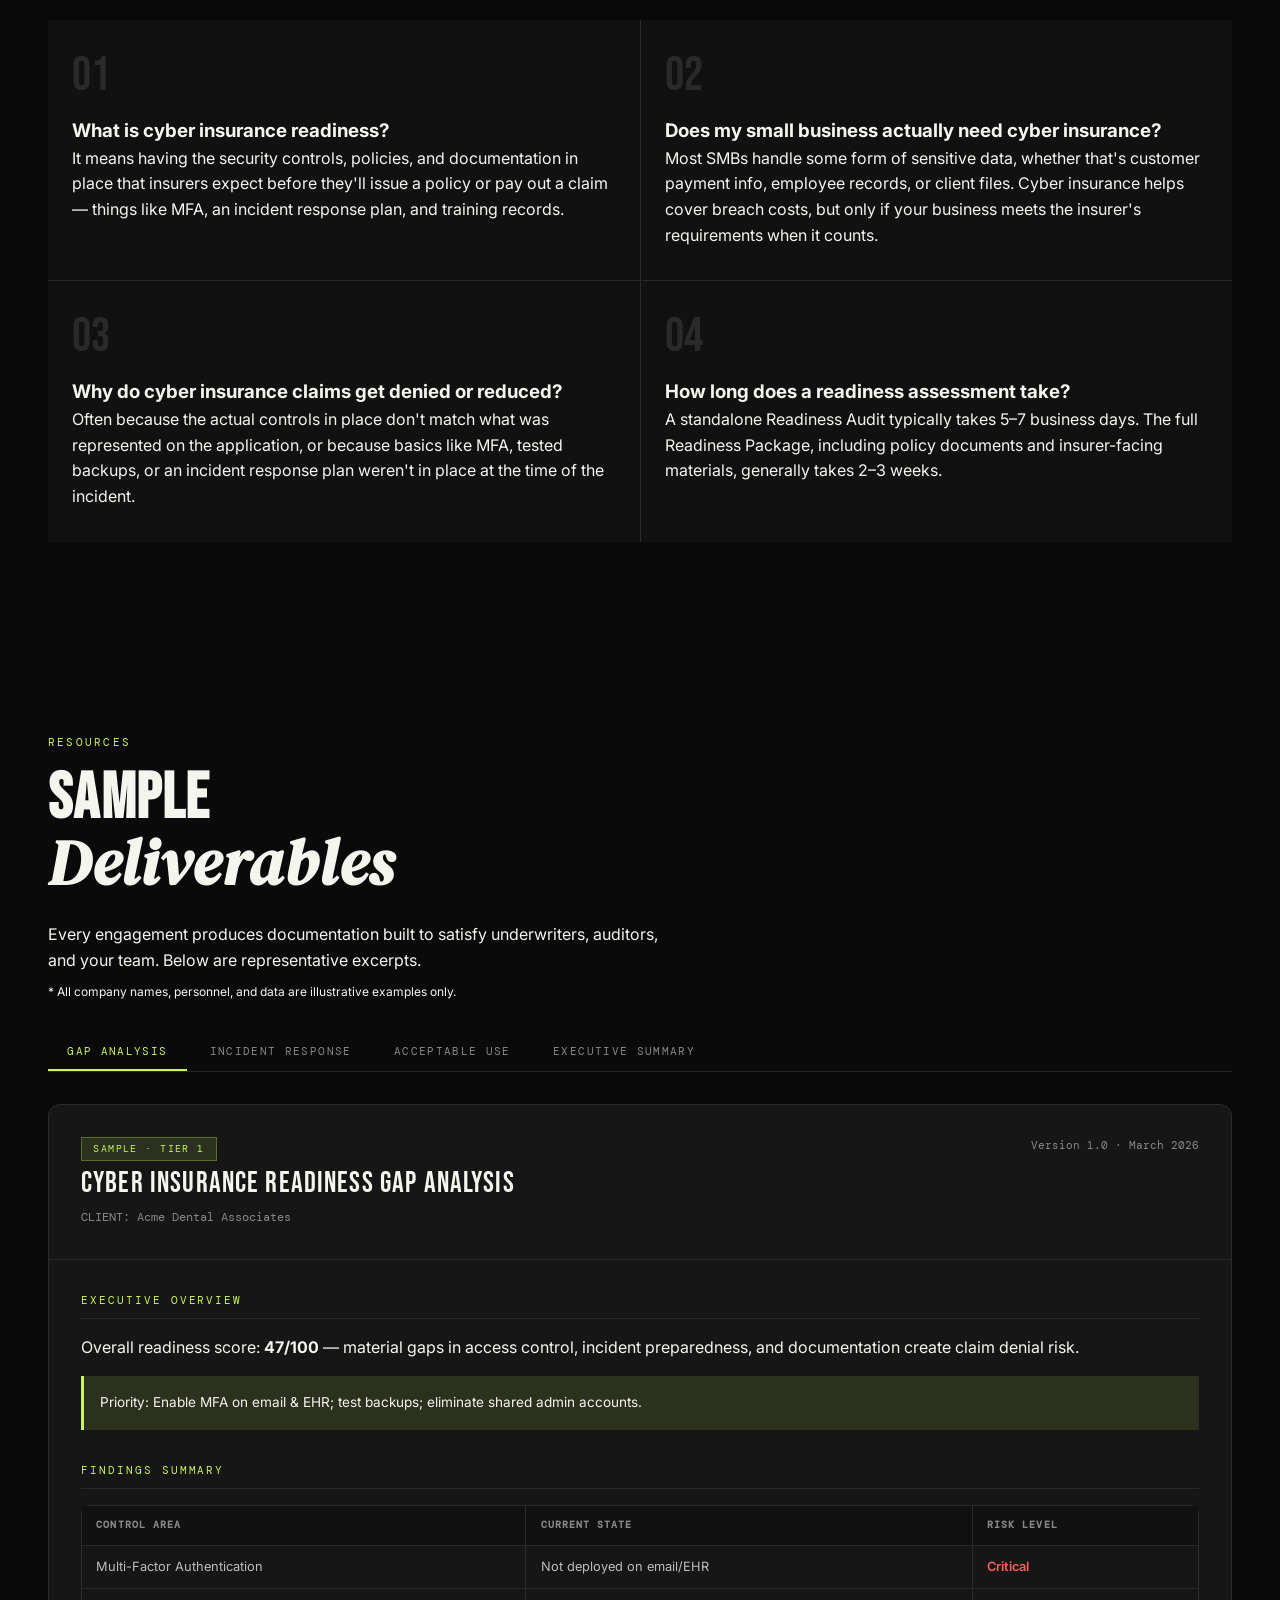
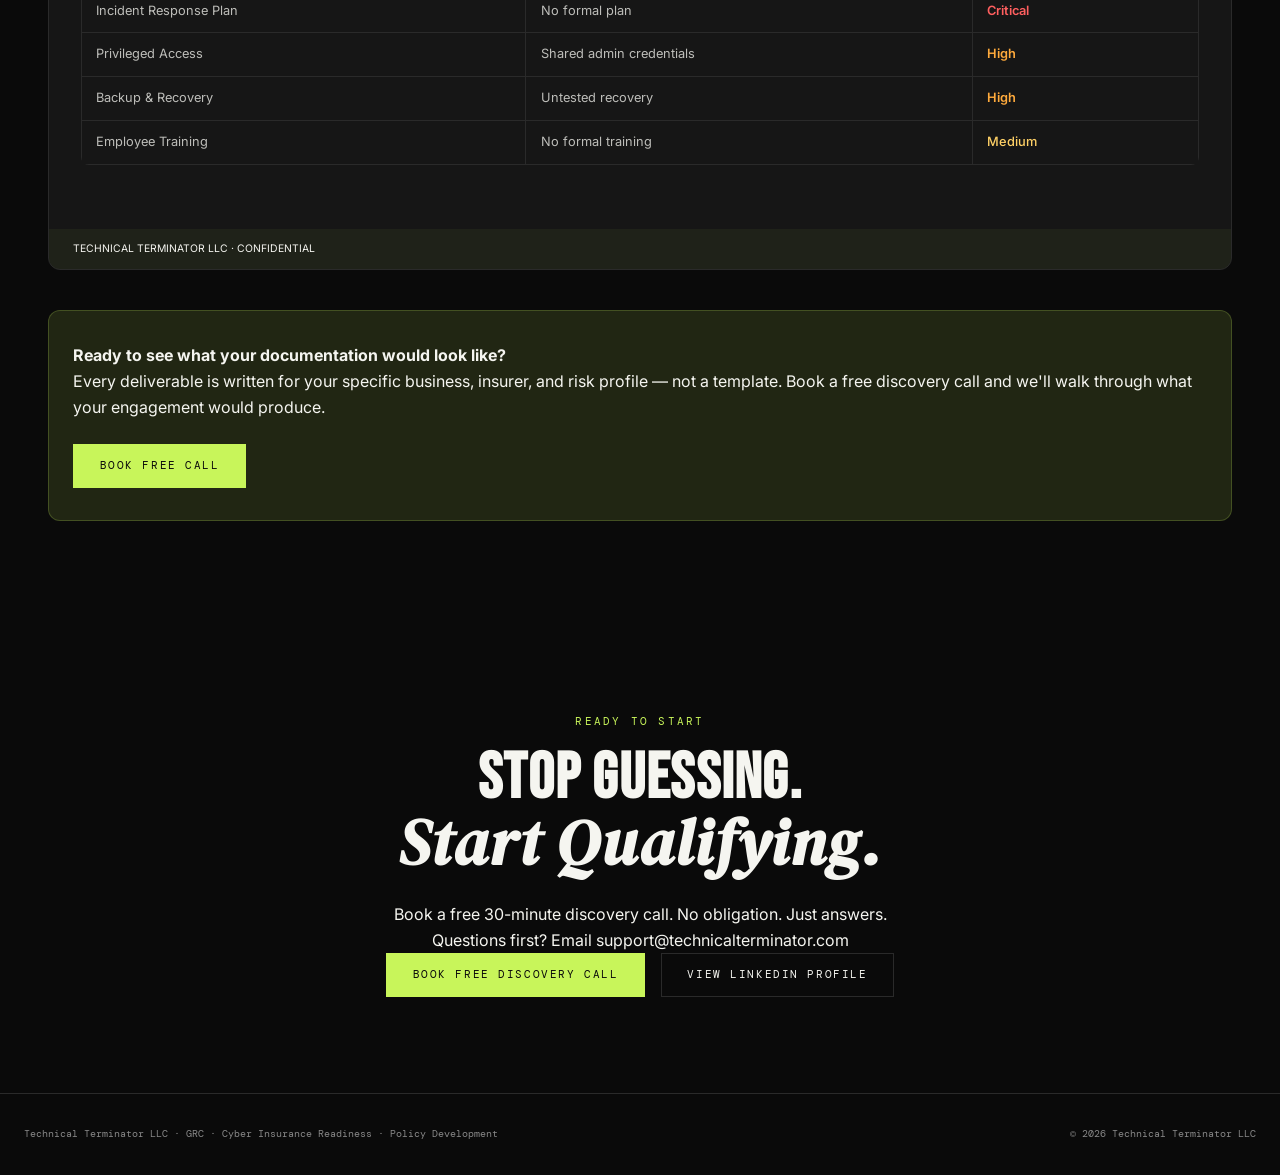
==== commit b945645a: "Update index.html" ====
--- a/index.html
+++ b/index.html
@@ -870,6 +870,7 @@
     <li><a href="#who">Who</a></li>
     <li><a href="#faq">FAQ</a></li>
     <li><a href="#resources">Resources</a></li>
+    <li><a href="/blog/">Blog</a></li>
     <li><a href="mailto:support@technicalterminator.com">Contact</a></li>
   </ul>
 </nav>
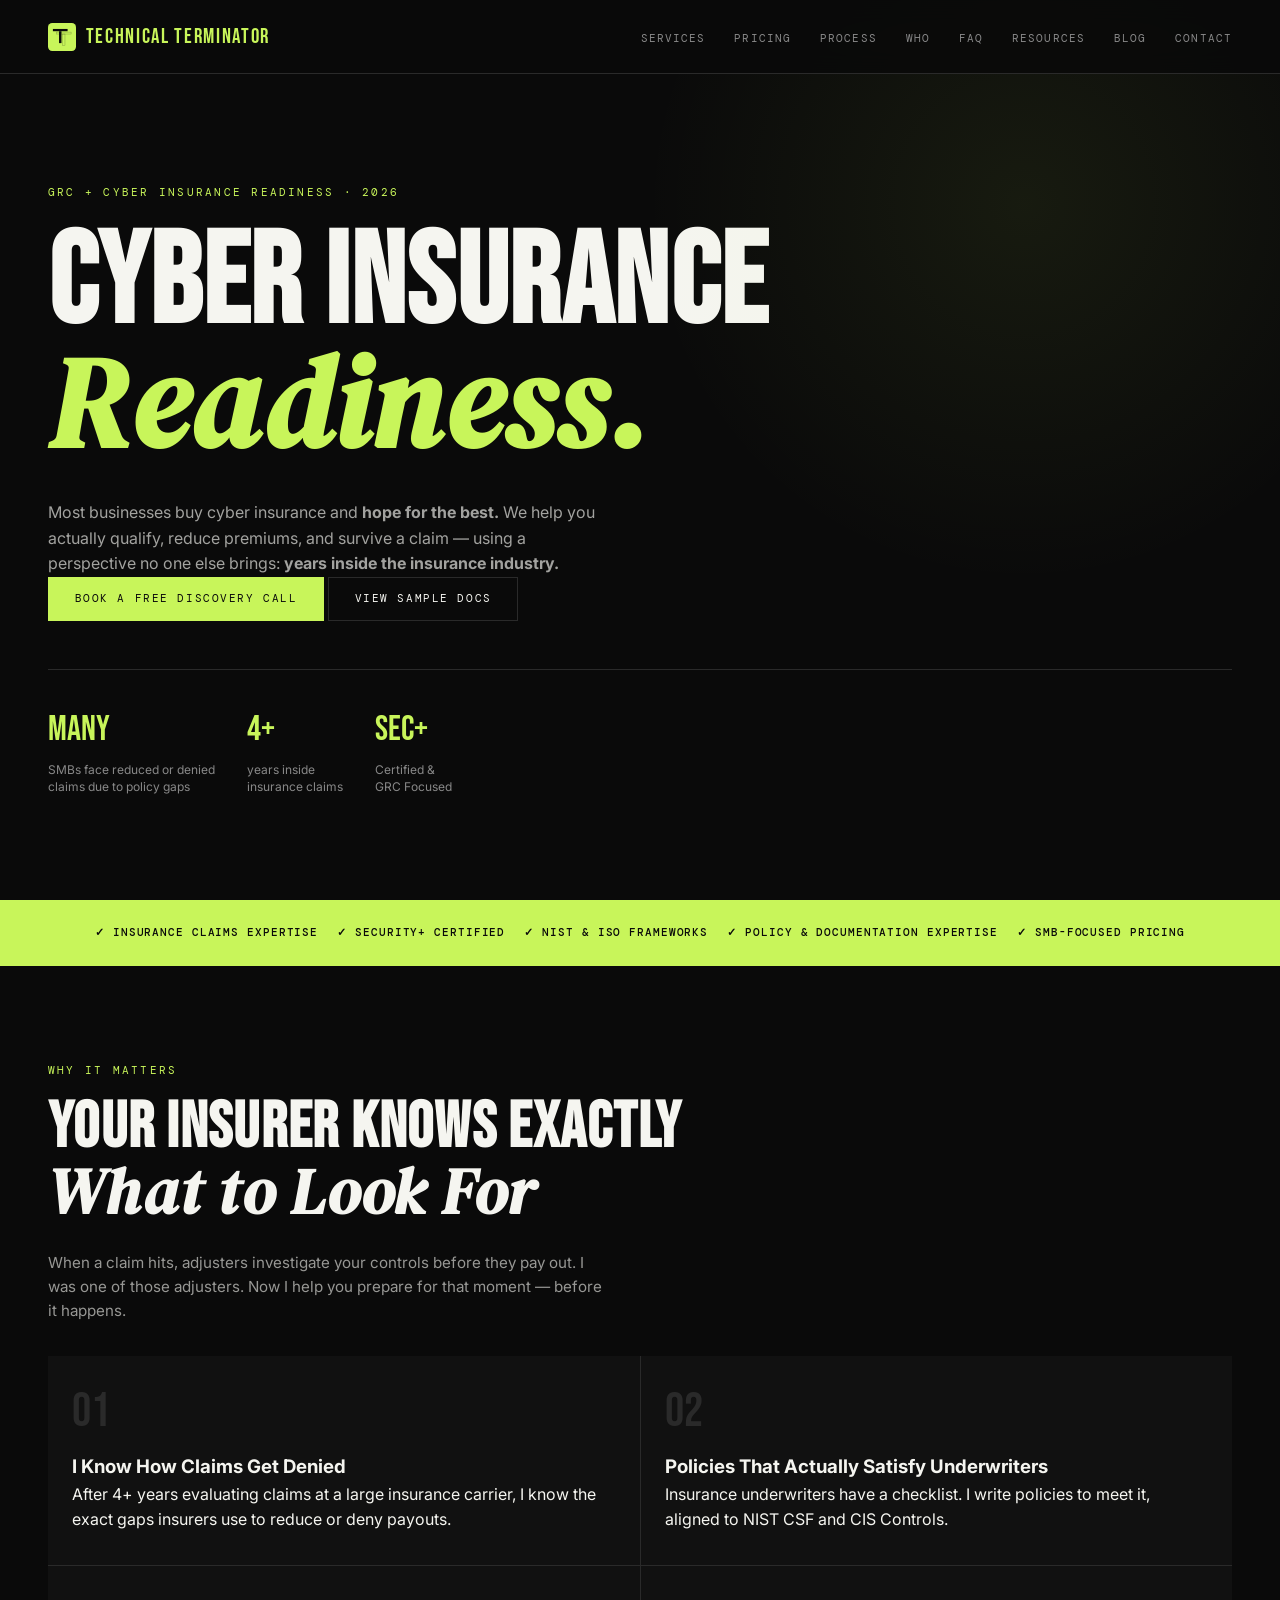
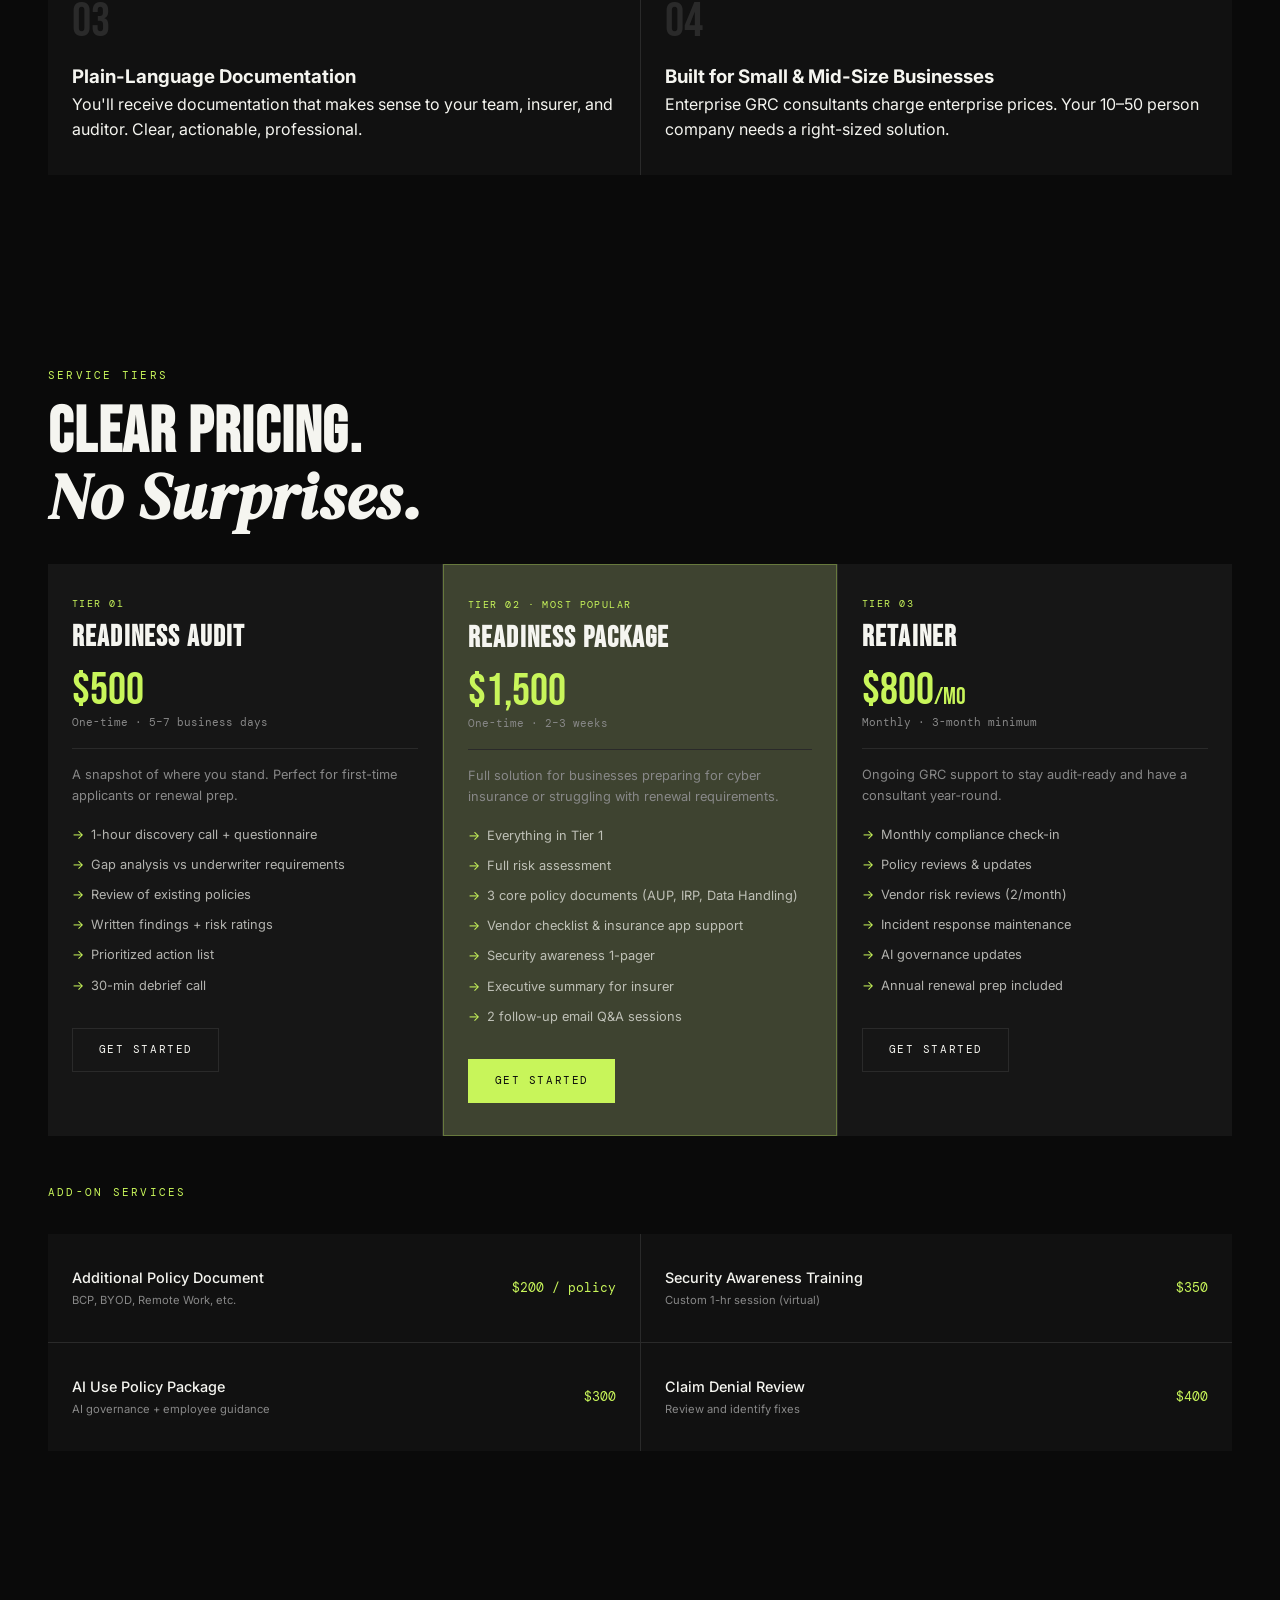
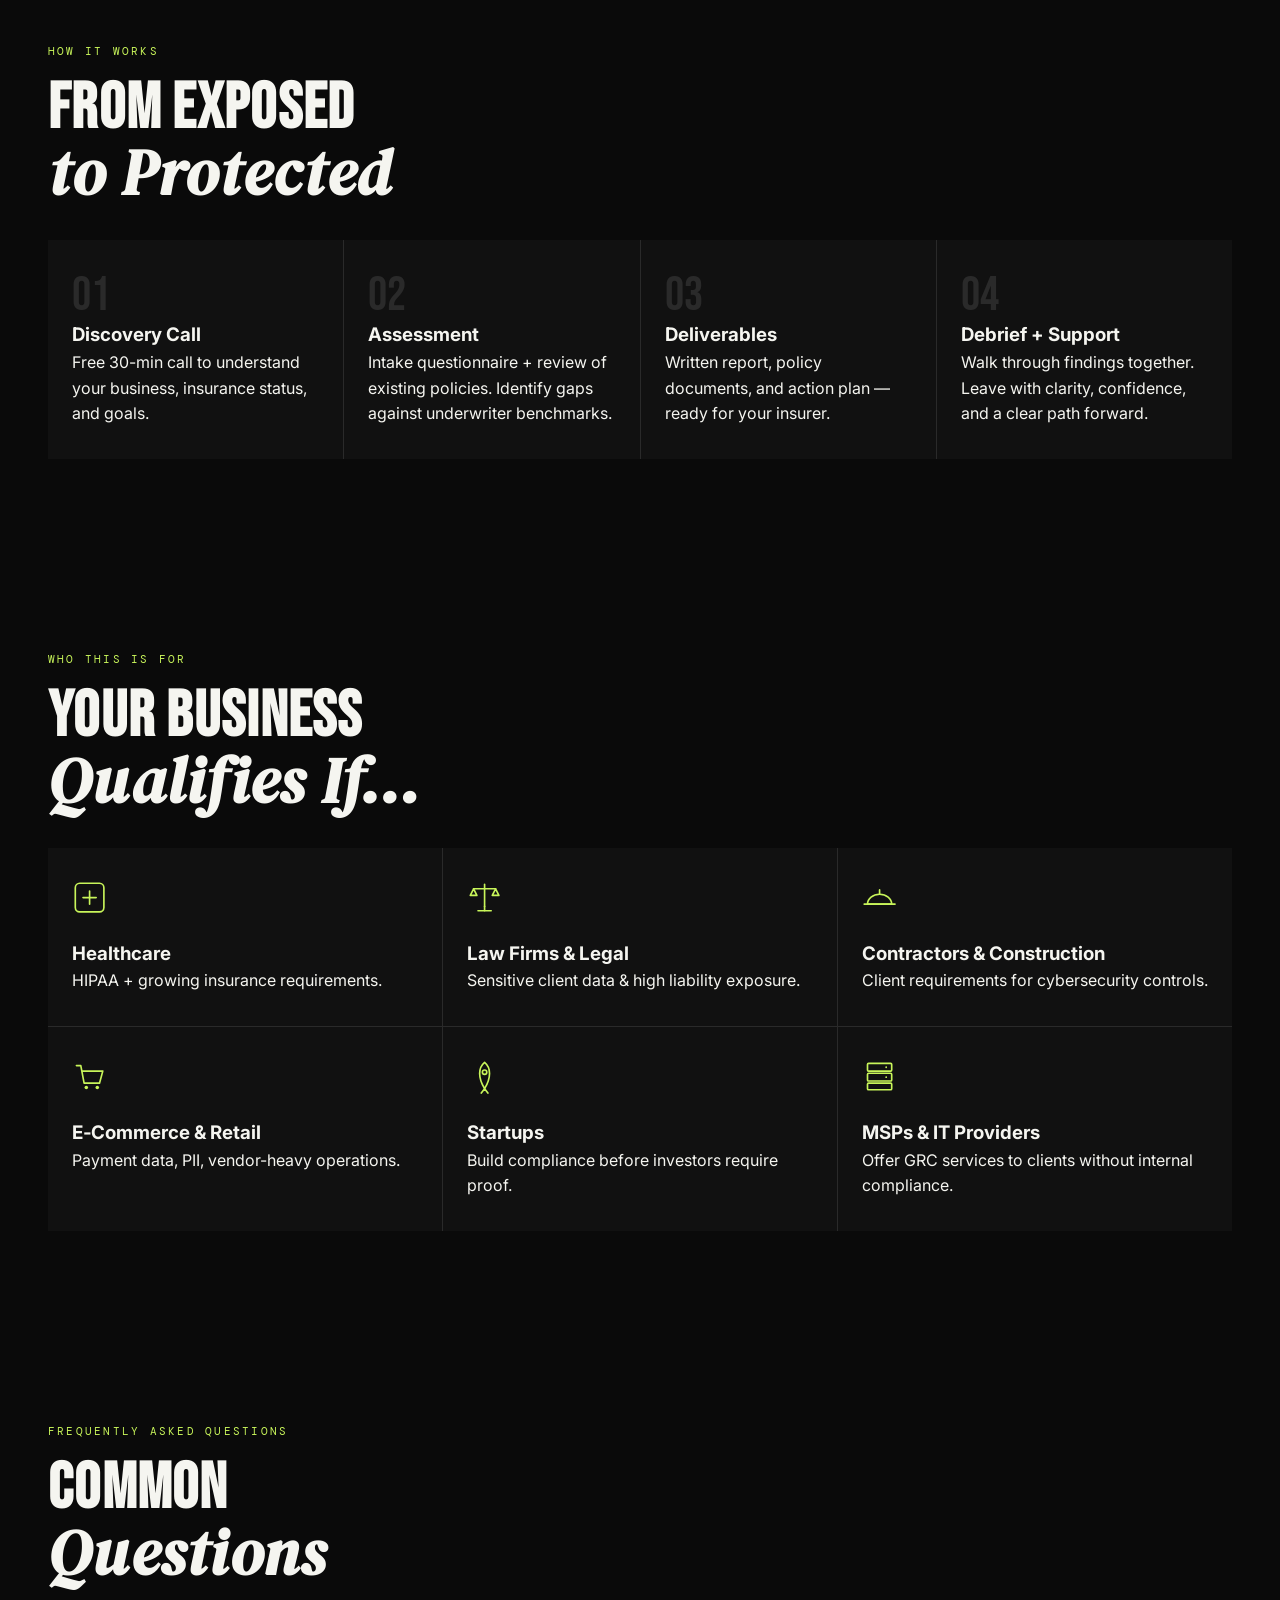
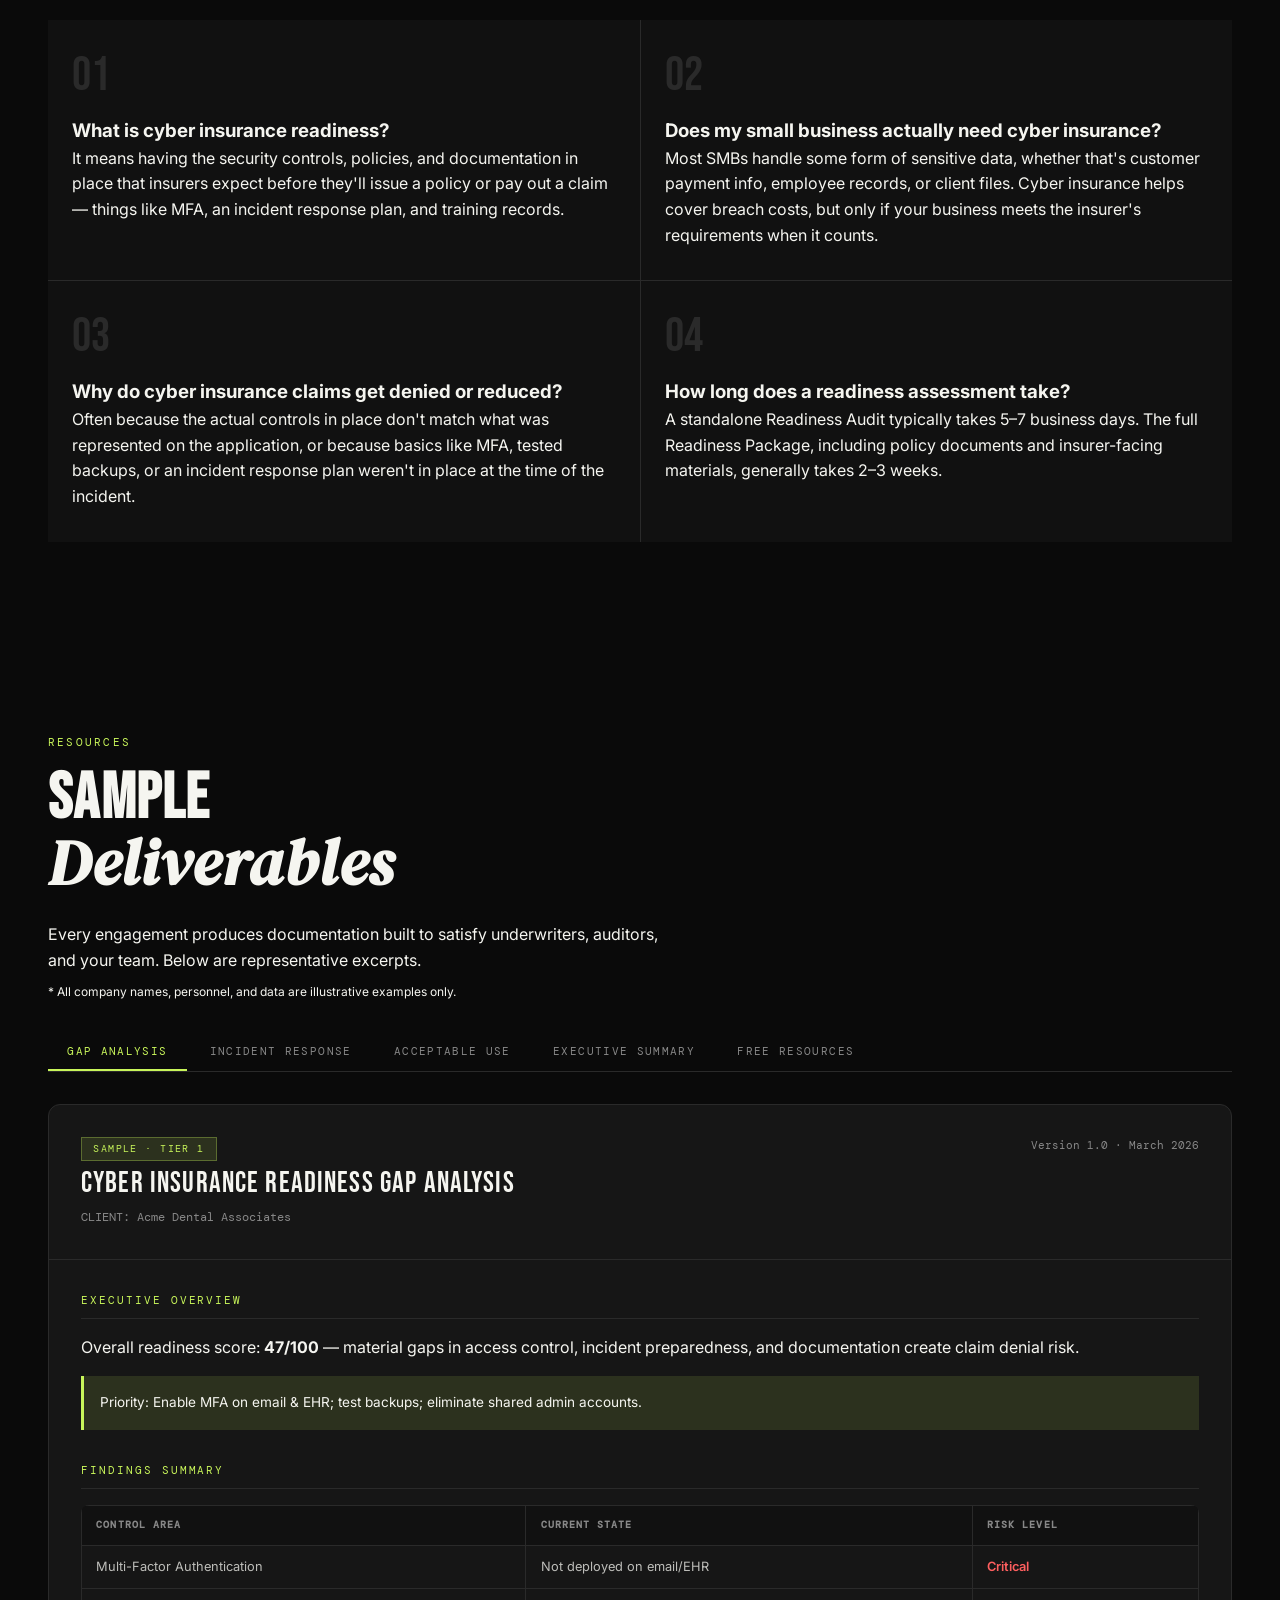
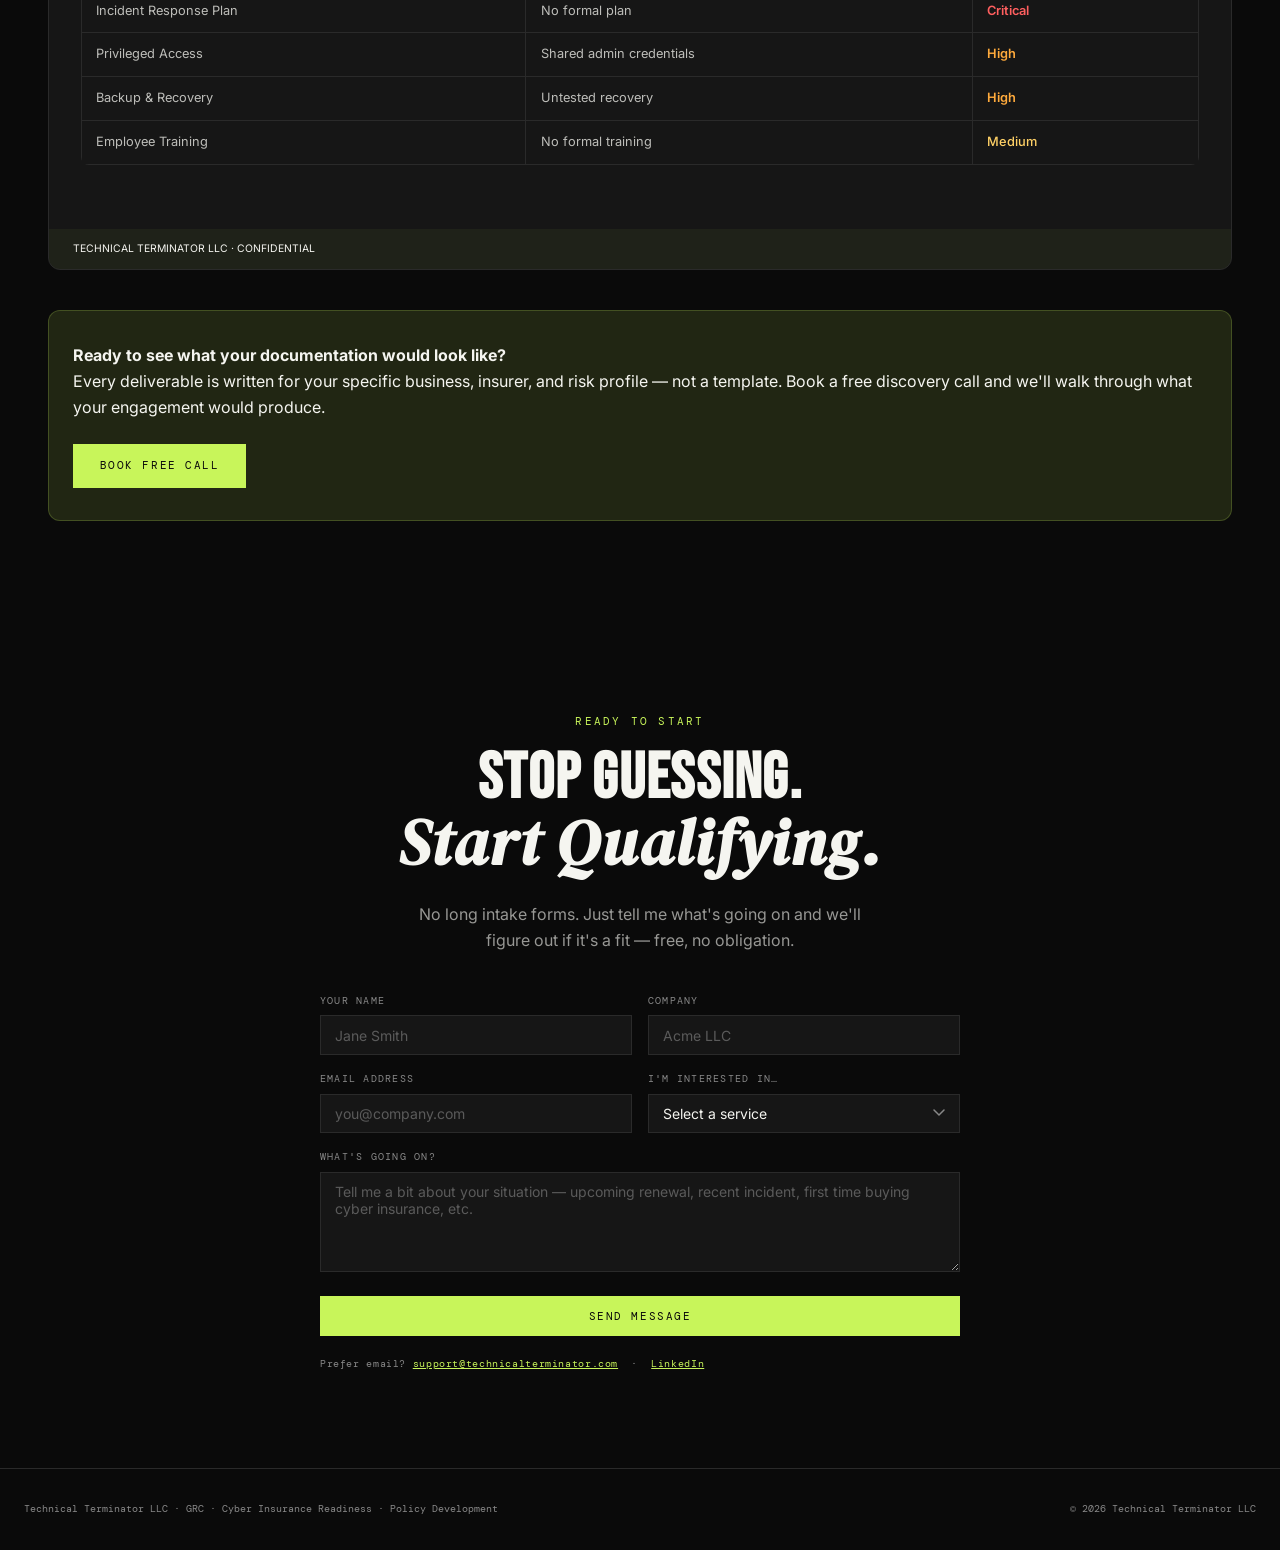
==== commit c5812202: "Update index.html Added formspree" ====
--- a/index.html
+++ b/index.html
@@ -14,6 +14,7 @@
 <meta property="og:description" content="Cyber insurance readiness consulting for DFW small businesses, led by a former insurance claims investigator. GRC documentation, gap analysis, and policy development." />
 <meta property="og:type" content="website" />
 <meta property="og:url" content="https://technicalterminator.com/" />
+<meta property="og:image" content="https://technicalterminator.com/images/og-image.jpg" />
 
 <!-- Twitter Card -->
 <meta name="twitter:card" content="summary" />
@@ -848,6 +849,91 @@
       margin-top: 0.5rem;
     }
   }
+  /* ===== CONTACT FORM ===== */
+  .contact-form-wrap {
+    max-width: 640px;
+    margin: 0 auto;
+    text-align: left;
+  }
+
+  .contact-form {
+    display: flex;
+    flex-direction: column;
+    gap: 1rem;
+  }
+
+  .form-row {
+    display: grid;
+    grid-template-columns: 1fr 1fr;
+    gap: 1rem;
+  }
+
+  .form-group {
+    display: flex;
+    flex-direction: column;
+    gap: 0.35rem;
+  }
+
+  .form-group label {
+    font-family: var(--mono);
+    font-size: 0.65rem;
+    letter-spacing: 0.12em;
+    text-transform: uppercase;
+    color: var(--muted);
+  }
+
+  .form-group input,
+  .form-group select,
+  .form-group textarea {
+    background: var(--card);
+    border: 1px solid var(--border);
+    color: var(--white);
+    font-family: var(--body);
+    font-size: 0.875rem;
+    padding: 0.65rem 0.85rem;
+    outline: none;
+    transition: border-color 0.2s;
+    width: 100%;
+    border-radius: 0;
+    -webkit-appearance: none;
+    appearance: none;
+  }
+
+  .form-group select {
+    background-image: url("data:image/svg+xml,%3Csvg xmlns='http://www.w3.org/2000/svg' width='12' height='8' viewBox='0 0 12 8'%3E%3Cpath d='M1 1l5 5 5-5' stroke='%23888' stroke-width='1.5' fill='none' stroke-linecap='round'/%3E%3C/svg%3E");
+    background-repeat: no-repeat;
+    background-position: right 0.85rem center;
+    padding-right: 2.2rem;
+    cursor: pointer;
+  }
+
+  .form-group input:focus,
+  .form-group select:focus,
+  .form-group textarea:focus {
+    border-color: var(--accent);
+  }
+
+  .form-group input::placeholder,
+  .form-group textarea::placeholder {
+    color: var(--muted);
+    opacity: 0.6;
+  }
+
+  .form-group textarea {
+    resize: vertical;
+    min-height: 100px;
+  }
+
+  .form-group select option {
+    background: var(--card);
+    color: var(--white);
+  }
+
+  @media (max-width: 560px) {
+    .form-row {
+      grid-template-columns: 1fr;
+    }
+  }
 </style>
 </head>
 <body>
@@ -871,7 +957,7 @@
     <li><a href="#faq">FAQ</a></li>
     <li><a href="#resources">Resources</a></li>
     <li><a href="/blog/">Blog</a></li>
-    <li><a href="mailto:support@technicalterminator.com">Contact</a></li>
+    <li><a href="#contact">Contact</a></li>
   </ul>
 </nav>
 
@@ -880,7 +966,7 @@
   <h1>Cyber Insurance<br><em>Readiness.</em></h1>
   <p class="hero-sub">Most businesses buy cyber insurance and <strong>hope for the best.</strong> We help you actually qualify, reduce premiums, and survive a claim — using a perspective no one else brings: <strong>years inside the insurance industry.</strong></p>
   <div class="hero-cta">
-    <a href="mailto:support@technicalterminator.com" class="btn">Book a Free Discovery Call</a>
+    <a href="#contact" class="btn">Book a Free Discovery Call</a>
     <a href="#resources" class="btn btn-ghost">View Sample Docs</a>
   </div>
   <div class="hero-stats">
@@ -918,9 +1004,9 @@
   <p class="section-label">Service Tiers</p>
   <h2>Clear Pricing.<br><em>No Surprises.</em></h2>
   <div class="tier-grid">
-    <div class="tier-card"><div class="tier-tag">Tier 01</div><h3>Readiness Audit</h3><div class="tier-price">$500</div><div class="tier-period">One-time · 5–7 business days</div><p class="tier-desc">A snapshot of where you stand. Perfect for first-time applicants or renewal prep.</p><ul class="tier-list"><li>1-hour discovery call + questionnaire</li><li>Gap analysis vs underwriter requirements</li><li>Review of existing policies</li><li>Written findings + risk ratings</li><li>Prioritized action list</li><li>30-min debrief call</li></ul><a href="mailto:support@technicalterminator.com?subject=Readiness Audit Inquiry" class="btn btn-ghost">Get Started</a></div>
-    <div class="tier-card featured"><div class="tier-tag">Tier 02 · Most Popular</div><h3>Readiness Package</h3><div class="tier-price">$1,500</div><div class="tier-period">One-time · 2–3 weeks</div><p class="tier-desc">Full solution for businesses preparing for cyber insurance or struggling with renewal requirements.</p><ul class="tier-list"><li>Everything in Tier 1</li><li>Full risk assessment</li><li>3 core policy documents (AUP, IRP, Data Handling)</li><li>Vendor checklist & insurance app support</li><li>Security awareness 1-pager</li><li>Executive summary for insurer</li><li>2 follow-up email Q&A sessions</li></ul><a href="mailto:support@technicalterminator.com?subject=Readiness Package Inquiry" class="btn">Get Started</a></div>
-    <div class="tier-card"><div class="tier-tag">Tier 03</div><h3>Retainer</h3><div class="tier-price">$800<span style="font-size:1.5rem">/mo</span></div><div class="tier-period">Monthly · 3-month minimum</div><p class="tier-desc">Ongoing GRC support to stay audit‑ready and have a consultant year‑round.</p><ul class="tier-list"><li>Monthly compliance check-in</li><li>Policy reviews & updates</li><li>Vendor risk reviews (2/month)</li><li>Incident response maintenance</li><li>AI governance updates</li><li>Annual renewal prep included</li></ul><a href="mailto:support@technicalterminator.com?subject=Retainer Inquiry" class="btn btn-ghost">Get Started</a></div>
+    <div class="tier-card"><div class="tier-tag">Tier 01</div><h3>Readiness Audit</h3><div class="tier-price">$500</div><div class="tier-period">One-time · 5–7 business days</div><p class="tier-desc">A snapshot of where you stand. Perfect for first-time applicants or renewal prep.</p><ul class="tier-list"><li>1-hour discovery call + questionnaire</li><li>Gap analysis vs underwriter requirements</li><li>Review of existing policies</li><li>Written findings + risk ratings</li><li>Prioritized action list</li><li>30-min debrief call</li></ul><a href="#contact" class="btn btn-ghost" onclick="document.getElementById('cf-interest').value='readiness-audit'">Get Started</a></div>
+    <div class="tier-card featured"><div class="tier-tag">Tier 02 · Most Popular</div><h3>Readiness Package</h3><div class="tier-price">$1,500</div><div class="tier-period">One-time · 2–3 weeks</div><p class="tier-desc">Full solution for businesses preparing for cyber insurance or struggling with renewal requirements.</p><ul class="tier-list"><li>Everything in Tier 1</li><li>Full risk assessment</li><li>3 core policy documents (AUP, IRP, Data Handling)</li><li>Vendor checklist & insurance app support</li><li>Security awareness 1-pager</li><li>Executive summary for insurer</li><li>2 follow-up email Q&A sessions</li></ul><a href="#contact" class="btn" onclick="document.getElementById('cf-interest').value='readiness-package'">Get Started</a></div>
+    <div class="tier-card"><div class="tier-tag">Tier 03</div><h3>Retainer</h3><div class="tier-price">$800<span style="font-size:1.5rem">/mo</span></div><div class="tier-period">Monthly · 3-month minimum</div><p class="tier-desc">Ongoing GRC support to stay audit‑ready and have a consultant year‑round.</p><ul class="tier-list"><li>Monthly compliance check-in</li><li>Policy reviews & updates</li><li>Vendor risk reviews (2/month)</li><li>Incident response maintenance</li><li>AI governance updates</li><li>Annual renewal prep included</li></ul><a href="#contact" class="btn btn-ghost" onclick="document.getElementById('cf-interest').value='retainer'">Get Started</a></div>
   </div>
   <div style="margin-top:3rem;"><p class="section-label">Add-On Services</p><div class="addon-grid"><div class="addon"><div><div class="addon-name">Additional Policy Document</div><div class="addon-sub">BCP, BYOD, Remote Work, etc.</div></div><div class="addon-price">$200 / policy</div></div><div class="addon"><div><div class="addon-name">Security Awareness Training</div><div class="addon-sub">Custom 1-hr session (virtual)</div></div><div class="addon-price">$350</div></div><div class="addon"><div><div class="addon-name">AI Use Policy Package</div><div class="addon-sub">AI governance + employee guidance</div></div><div class="addon-price">$300</div></div><div class="addon"><div><div class="addon-name">Claim Denial Review</div><div class="addon-sub">Review and identify fixes</div></div><div class="addon-price">$400</div></div></div></div>
 </section>
@@ -972,6 +1058,7 @@
     <button class="doc-tab" data-doc="irp">Incident Response</button>
     <button class="doc-tab" data-doc="aup">Acceptable Use</button>
     <button class="doc-tab" data-doc="exec">Executive Summary</button>
+    <button class="doc-tab" data-doc="free">Free Resources</button>
   </div>
 
   <!-- Panel 1: Gap Analysis -->
@@ -1021,19 +1108,100 @@
     </div>
   </div>
 
+  <!-- Panel 5: Free Resources -->
+  <div class="doc-panel" id="doc-free">
+    <div class="doc-card">
+      <div class="doc-header">
+        <div class="doc-meta">
+          <span class="doc-badge">Free Download · 2026 Edition</span>
+          <div class="doc-title">The Adjuster's Checklist</div>
+          <div class="doc-client">12 Things I Looked for Before Approving a Cyber Insurance Claim</div>
+        </div>
+        <div class="doc-version">7 pages · PDF · No signup required</div>
+      </div>
+      <div class="doc-body">
+        <div class="doc-section">
+          <div class="doc-section-title">What's Inside</div>
+          <p style="font-size:0.85rem; color:rgba(245,245,240,0.75); margin-bottom:1rem;">Built around the specific questions an adjuster asks when your claim lands on their desk — not a generic security framework. Go through it with your IT lead or office manager and check only what's fully in place.</p>
+          <ul class="doc-ul">
+            <li>Section 01 — Access Controls &amp; Authentication</li>
+            <li>Section 02 — Incident Response Preparedness</li>
+            <li>Section 03 — Backup &amp; Recovery</li>
+            <li>Section 04 — Email &amp; Network Security</li>
+            <li>Section 05 — Employee Training &amp; Awareness</li>
+            <li>Section 06 — Vendor &amp; Third-Party Risk</li>
+            <li>Section 07 — Documentation &amp; Policy Records</li>
+          </ul>
+        </div>
+        <div class="doc-highlight">
+          Any unchecked item is a potential gap your insurer may flag during a claim investigation. This checklist tells you where to look before they do.
+        </div>
+        <div style="margin-top:1.5rem;">
+          <a href="/resources/TTAdjusterChecklist2026.pdf" download class="btn" style="display:inline-block;">Download Free Checklist (PDF)</a>
+        </div>
+      </div>
+      <div class="doc-watermark-bar" style="padding:0.75rem 1.5rem; background:rgba(200,245,90,0.05); font-size:0.65rem;">TECHNICAL TERMINATOR LLC · FREE FOR INTERNAL BUSINESS USE · support@technicalterminator.com</div>
+    </div>
+  </div>
+
   <div class="resource-cta">
     <div><strong>Ready to see what your documentation would look like?</strong><p>Every deliverable is written for your specific business, insurer, and risk profile — not a template. Book a free discovery call and we'll walk through what your engagement would produce.</p></div>
-    <a href="mailto:support@technicalterminator.com?subject=Free Discovery Call" class="btn">Book Free Call</a>
+    <a href="#contact" class="btn">Book Free Call</a>
   </div>
 </section>
 
-<section class="cta-section">
+<section id="contact" class="cta-section">
   <p class="section-label">Ready to Start</p>
   <h2>Stop Guessing.<br><em>Start Qualifying.</em></h2>
-  <p>Book a free 30-minute discovery call. No obligation. Just answers.<br>Questions first? Email support@technicalterminator.com</p>
-  <a href="mailto:support@technicalterminator.com?subject=Free Discovery Call" class="btn">Book Free Discovery Call</a>
-  &nbsp;&nbsp;
-  <a href="https://www.linkedin.com/in/sydneydawson35" class="btn btn-ghost" target="_blank" rel="noopener noreferrer">View LinkedIn Profile</a>
+  <p style="color:rgba(245,245,240,0.6); max-width:480px; margin:0 auto 2.5rem;">No long intake forms. Just tell me what's going on and we'll figure out if it's a fit — free, no obligation.</p>
+
+  <div class="contact-form-wrap">
+    <form
+      action="https://formspree.io/f/maqgbkdo"
+      method="POST"
+      class="contact-form"
+      id="contact-form"
+    >
+      <div class="form-row">
+        <div class="form-group">
+          <label for="cf-name">Your Name</label>
+          <input type="text" id="cf-name" name="name" placeholder="Jane Smith" required />
+        </div>
+        <div class="form-group">
+          <label for="cf-company">Company</label>
+          <input type="text" id="cf-company" name="company" placeholder="Acme LLC" />
+        </div>
+      </div>
+      <div class="form-row">
+        <div class="form-group">
+          <label for="cf-email">Email Address</label>
+          <input type="email" id="cf-email" name="email" placeholder="you@company.com" required />
+        </div>
+        <div class="form-group">
+          <label for="cf-interest">I'm interested in…</label>
+          <select id="cf-interest" name="interest">
+            <option value="">Select a service</option>
+            <option value="readiness-audit">Readiness Audit ($500)</option>
+            <option value="readiness-package">Readiness Package ($1,500)</option>
+            <option value="retainer">Monthly Retainer ($800/mo)</option>
+            <option value="not-sure">Not sure yet — just exploring</option>
+          </select>
+        </div>
+      </div>
+      <div class="form-group">
+        <label for="cf-message">What's going on?</label>
+        <textarea id="cf-message" name="message" rows="4" placeholder="Tell me a bit about your situation — upcoming renewal, recent incident, first time buying cyber insurance, etc."></textarea>
+      </div>
+      <input type="hidden" name="_subject" value="New inquiry — Technical Terminator" />
+      <input type="text" name="_gotcha" style="display:none" />
+      <button type="submit" class="btn" style="width:100%; margin-top:0.5rem;">Send Message</button>
+    </form>
+    <div id="form-success" style="display:none; padding:2rem; text-align:center;">
+      <p style="font-family:var(--mono); font-size:0.8rem; color:var(--accent); letter-spacing:0.1em; text-transform:uppercase;">Message received.</p>
+      <p style="margin-top:0.75rem; color:rgba(245,245,240,0.7); font-size:0.9rem;">I'll be in touch within one business day. In the meantime, grab the free <a href="/resources/TTAdjusterChecklist2026.pdf" download style="color:var(--accent);">Adjuster's Checklist</a> if you haven't already.</p>
+    </div>
+    <p style="margin-top:1.25rem; font-family:var(--mono); font-size:0.65rem; color:var(--muted); letter-spacing:0.06em;">Prefer email? <a href="mailto:support@technicalterminator.com" style="color:var(--accent);">support@technicalterminator.com</a> &nbsp;·&nbsp; <a href="https://www.linkedin.com/in/sydneydawson35" target="_blank" rel="noopener noreferrer" style="color:var(--accent);">LinkedIn</a></p>
+  </div>
 </section>
 
 <footer>
@@ -1049,7 +1217,8 @@
       gap: document.getElementById('doc-gap'),
       irp: document.getElementById('doc-irp'),
       aup: document.getElementById('doc-aup'),
-      exec: document.getElementById('doc-exec')
+      exec: document.getElementById('doc-exec'),
+      free: document.getElementById('doc-free')
     };
 
     function activateTab(tabId) {
@@ -1095,6 +1264,38 @@
   } else {
     initTabs();
   }
+
+  // Formspree AJAX submission
+  const contactForm = document.getElementById('contact-form');
+  const formSuccess = document.getElementById('form-success');
+
+  if (contactForm) {
+    contactForm.addEventListener('submit', async function(e) {
+      e.preventDefault();
+      const data = new FormData(contactForm);
+      const submitBtn = contactForm.querySelector('button[type="submit"]');
+      submitBtn.textContent = 'Sending…';
+      submitBtn.disabled = true;
+
+      try {
+        const res = await fetch(contactForm.action, {
+          method: 'POST',
+          body: data,
+          headers: { 'Accept': 'application/json' }
+        });
+        if (res.ok) {
+          contactForm.style.display = 'none';
+          formSuccess.style.display = 'block';
+        } else {
+          submitBtn.textContent = 'Something went wrong — try again';
+          submitBtn.disabled = false;
+        }
+      } catch {
+        submitBtn.textContent = 'Something went wrong — try again';
+        submitBtn.disabled = false;
+      }
+    });
+  }
 </script>
 </body>
 </html>
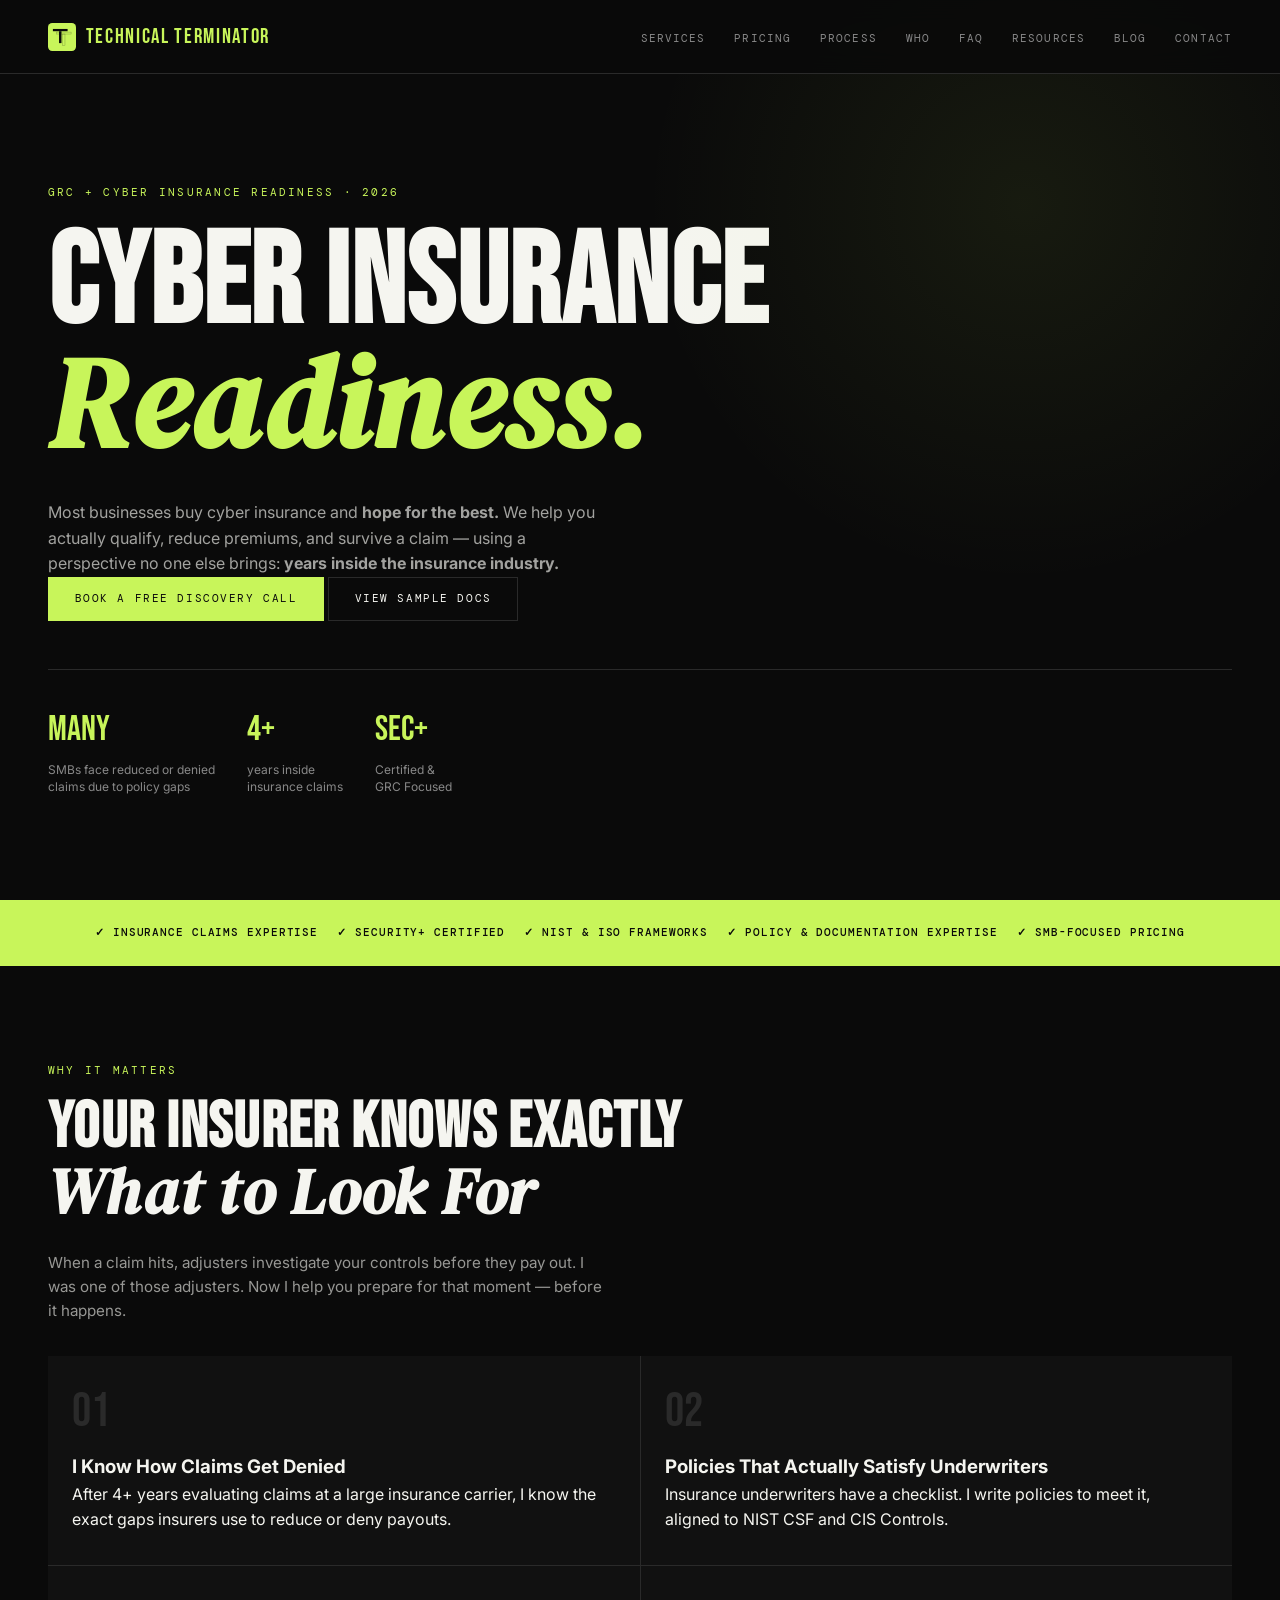
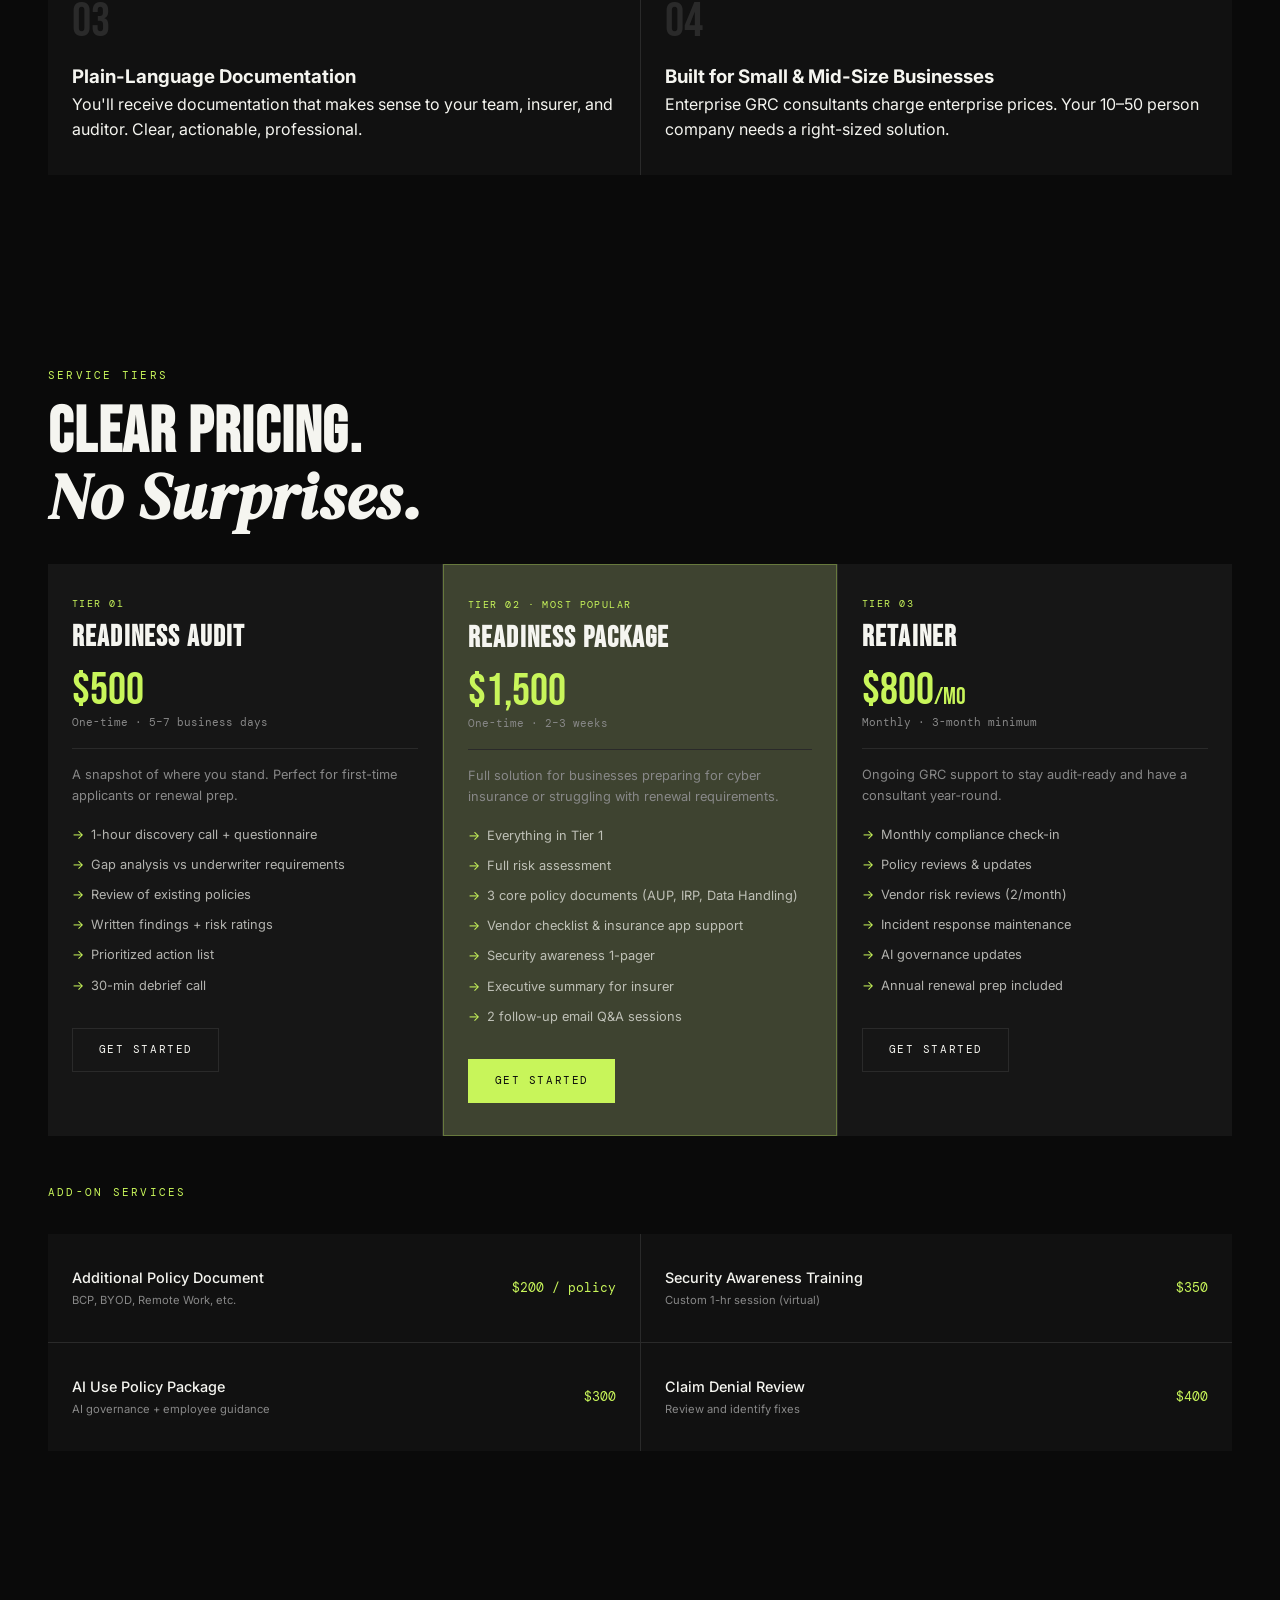
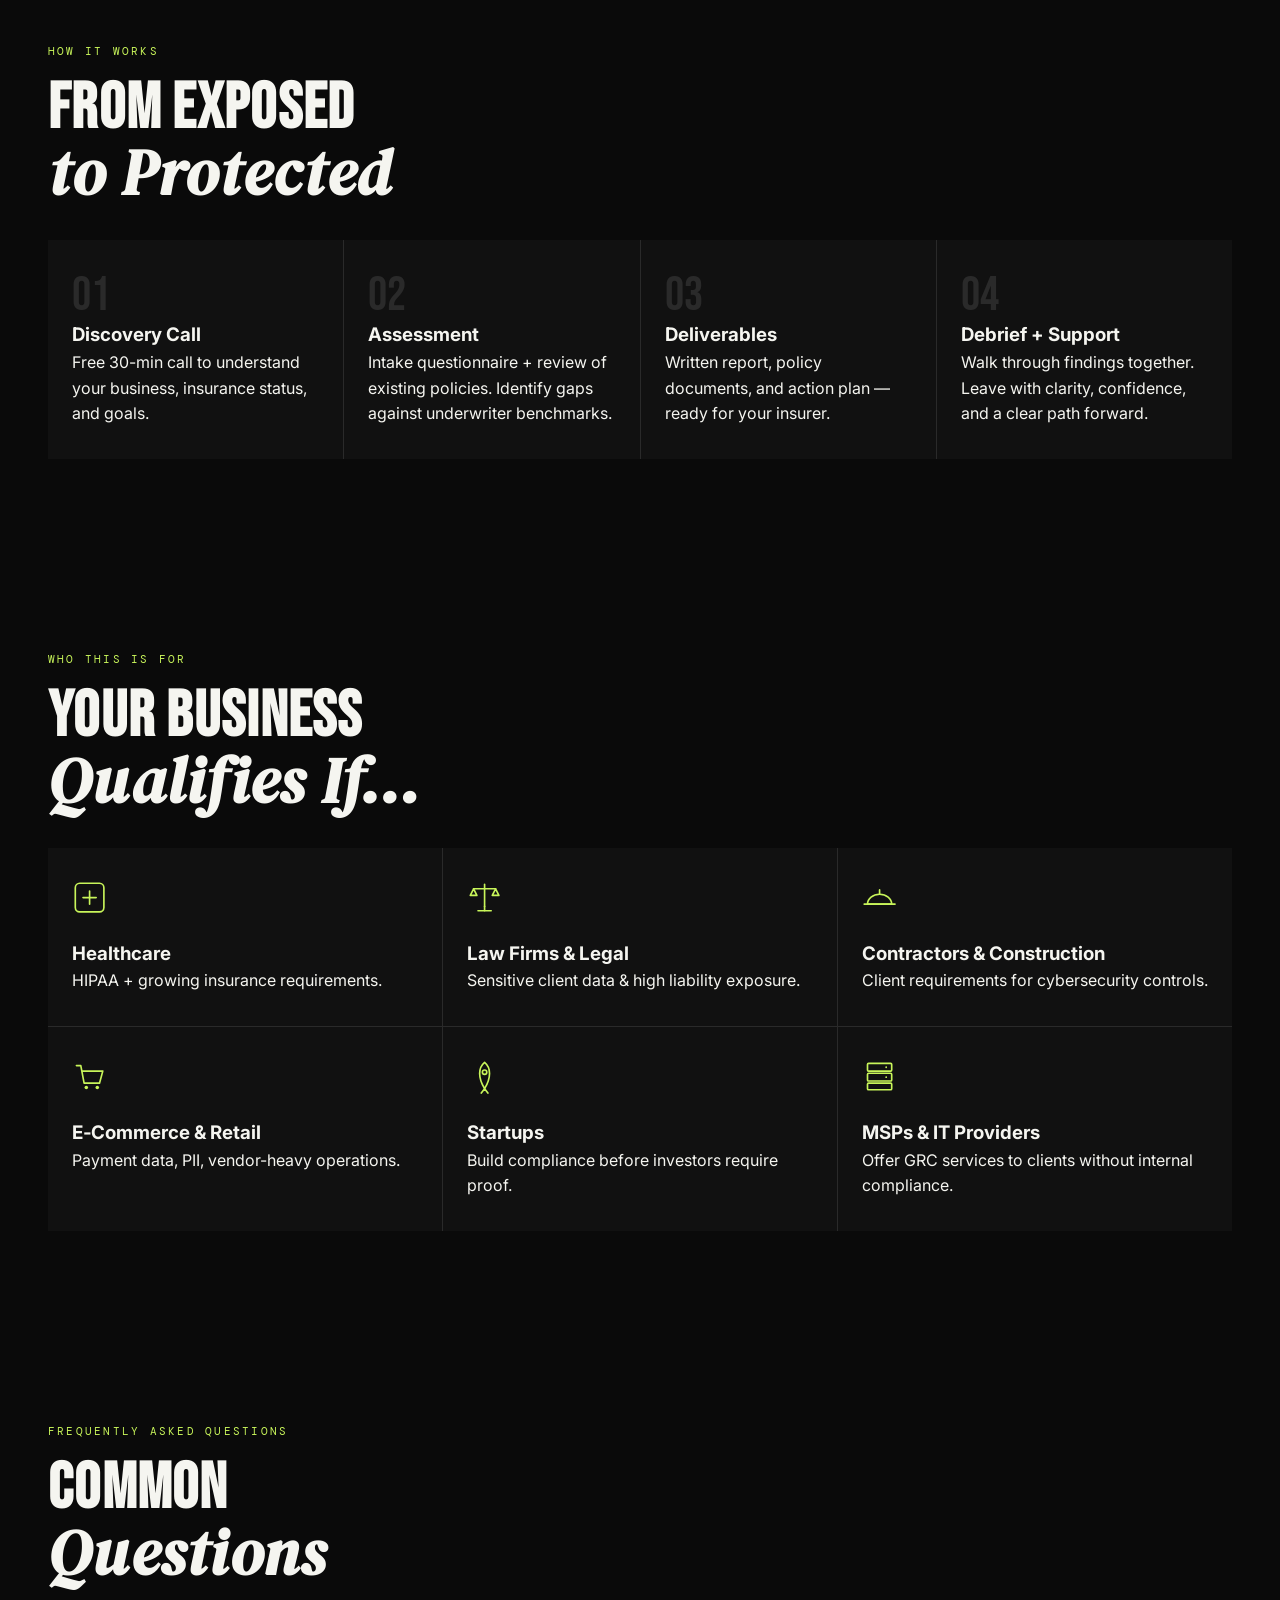
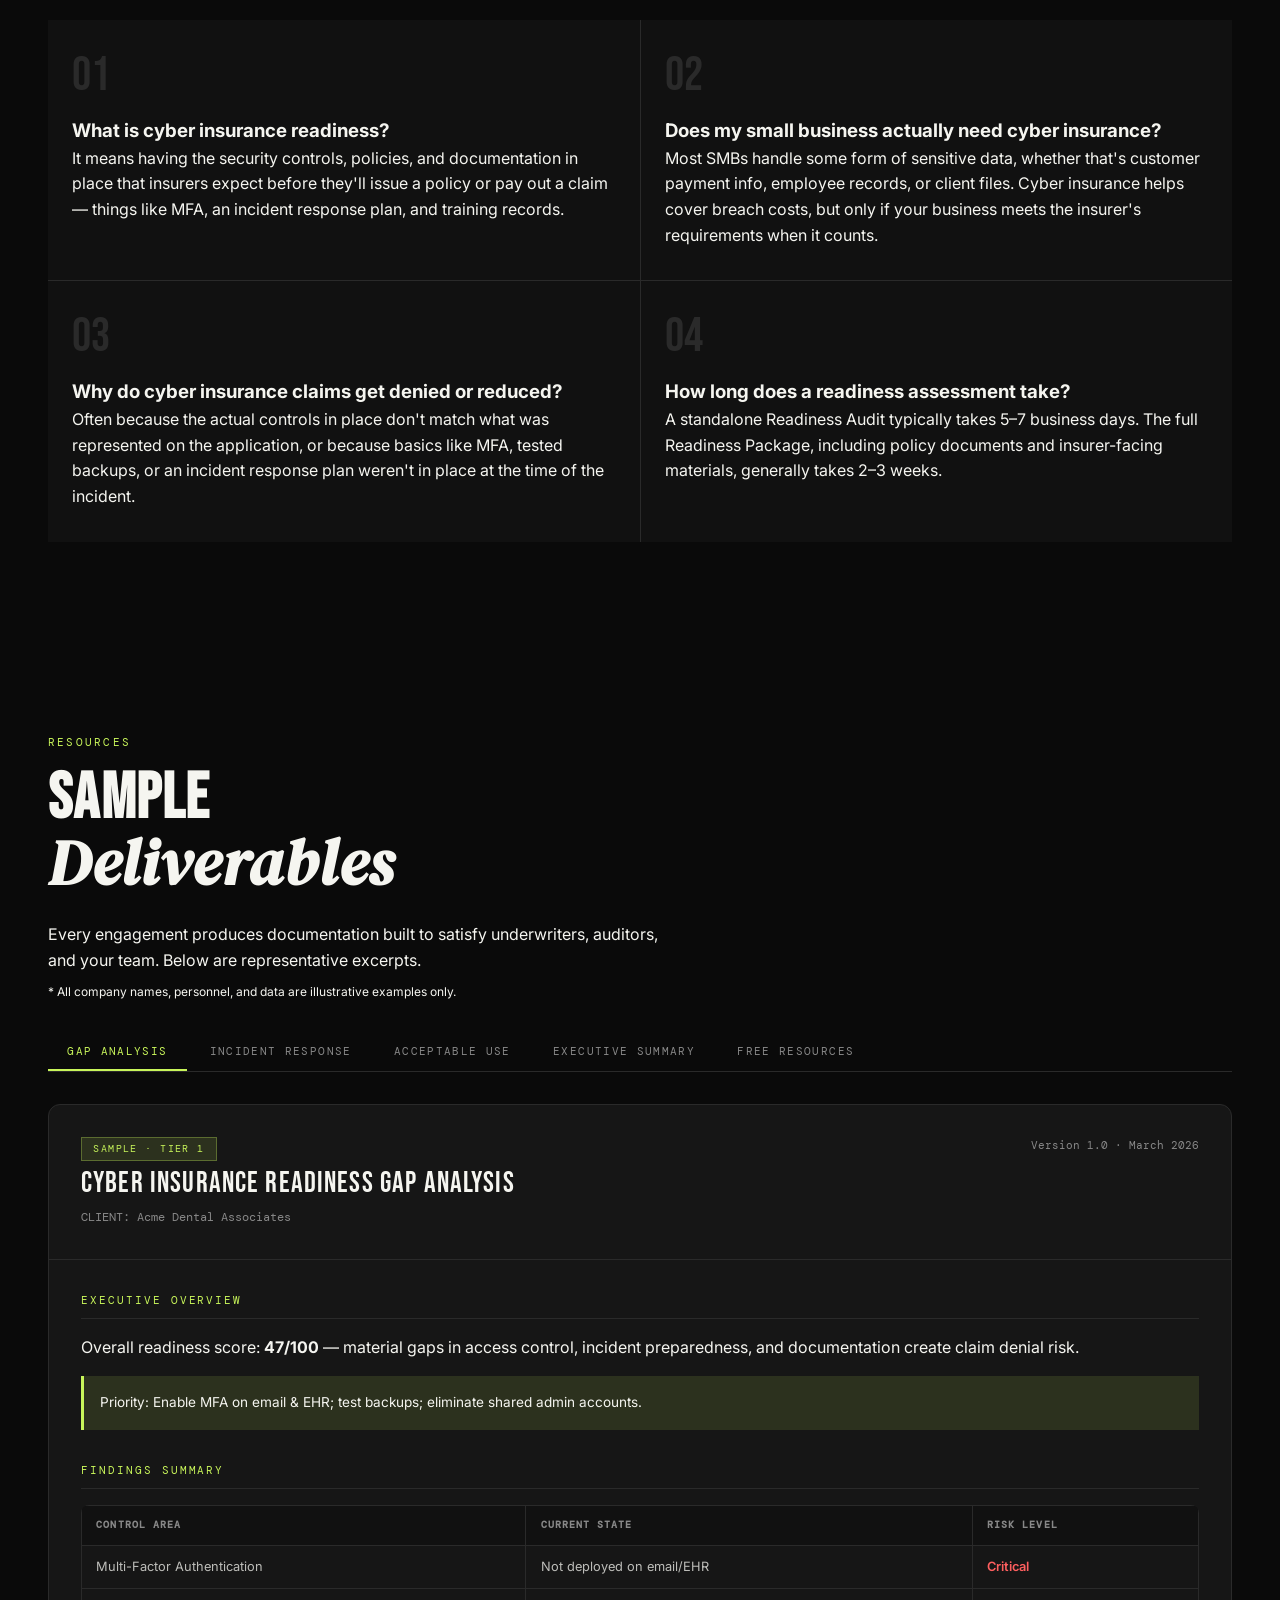
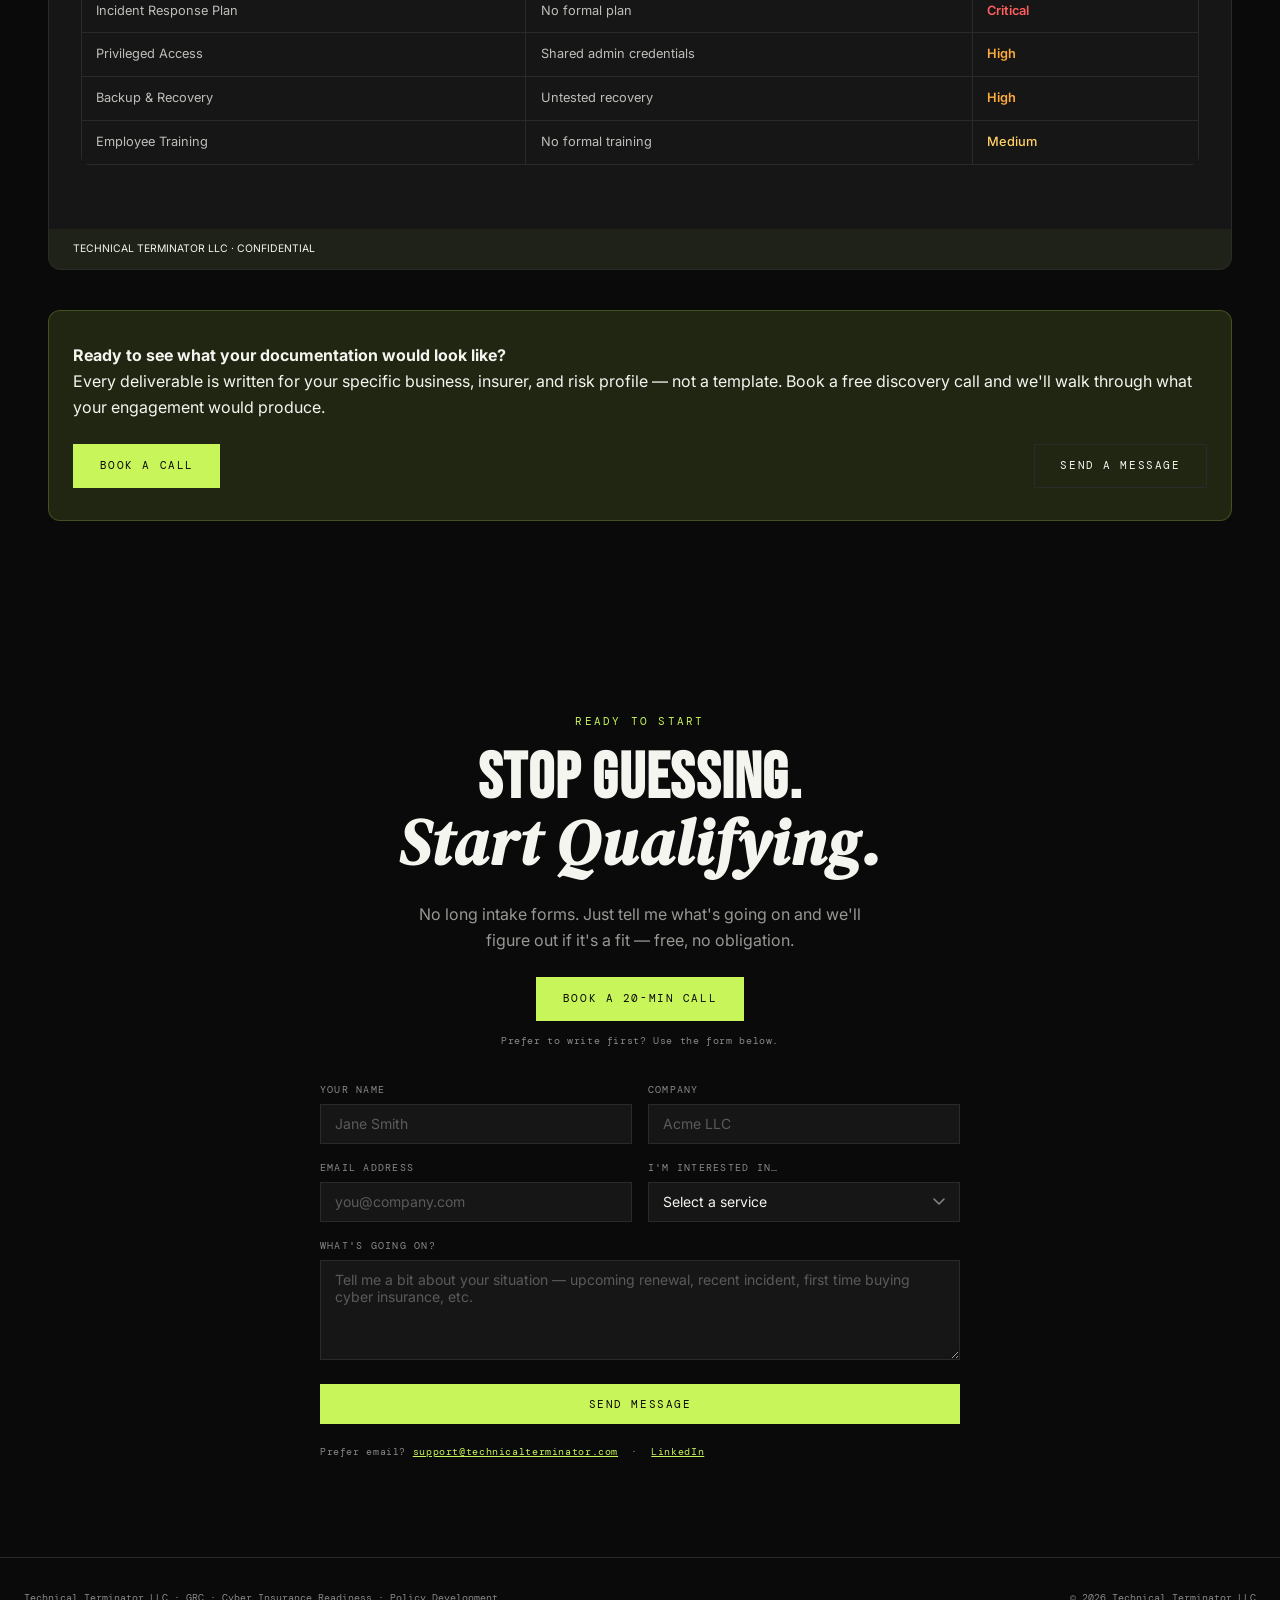
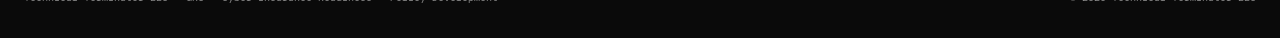
==== commit 67625ac2: "Update index.html" ====
--- a/index.html
+++ b/index.html
@@ -1146,14 +1146,19 @@
 
   <div class="resource-cta">
     <div><strong>Ready to see what your documentation would look like?</strong><p>Every deliverable is written for your specific business, insurer, and risk profile — not a template. Book a free discovery call and we'll walk through what your engagement would produce.</p></div>
-    <a href="#contact" class="btn">Book Free Call</a>
+    <a href="https://calendly.com/sadawsontech/free-discovery-call" target="_blank" rel="noopener noreferrer" class="btn">Book a Call</a>
+     <a href="#contact" class="btn btn-ghost" style="margin-left:0.75rem;">Send a Message</a>
   </div>
 </section>
 
 <section id="contact" class="cta-section">
   <p class="section-label">Ready to Start</p>
   <h2>Stop Guessing.<br><em>Start Qualifying.</em></h2>
-  <p style="color:rgba(245,245,240,0.6); max-width:480px; margin:0 auto 2.5rem;">No long intake forms. Just tell me what's going on and we'll figure out if it's a fit — free, no obligation.</p>
+  <p style="color:rgba(245,245,240,0.6); max-width:480px; margin:0 auto 1.5rem;">No long intake forms. Just tell me what's going on and we'll figure out if it's a fit — free, no obligation.</p>
+<div style="margin-bottom:2rem;">
+  <a href="https://calendly.com/sadawsontech/free-discovery-call" target="_blank" rel="noopener noreferrer" class="btn">Book a 20-Min Call</a>
+  <p style="margin-top:0.75rem; font-family:var(--mono); font-size:0.65rem; color:var(--muted); letter-spacing:0.06em;">Prefer to write first? Use the form below.</p>
+</div>
 
   <div class="contact-form-wrap">
     <form
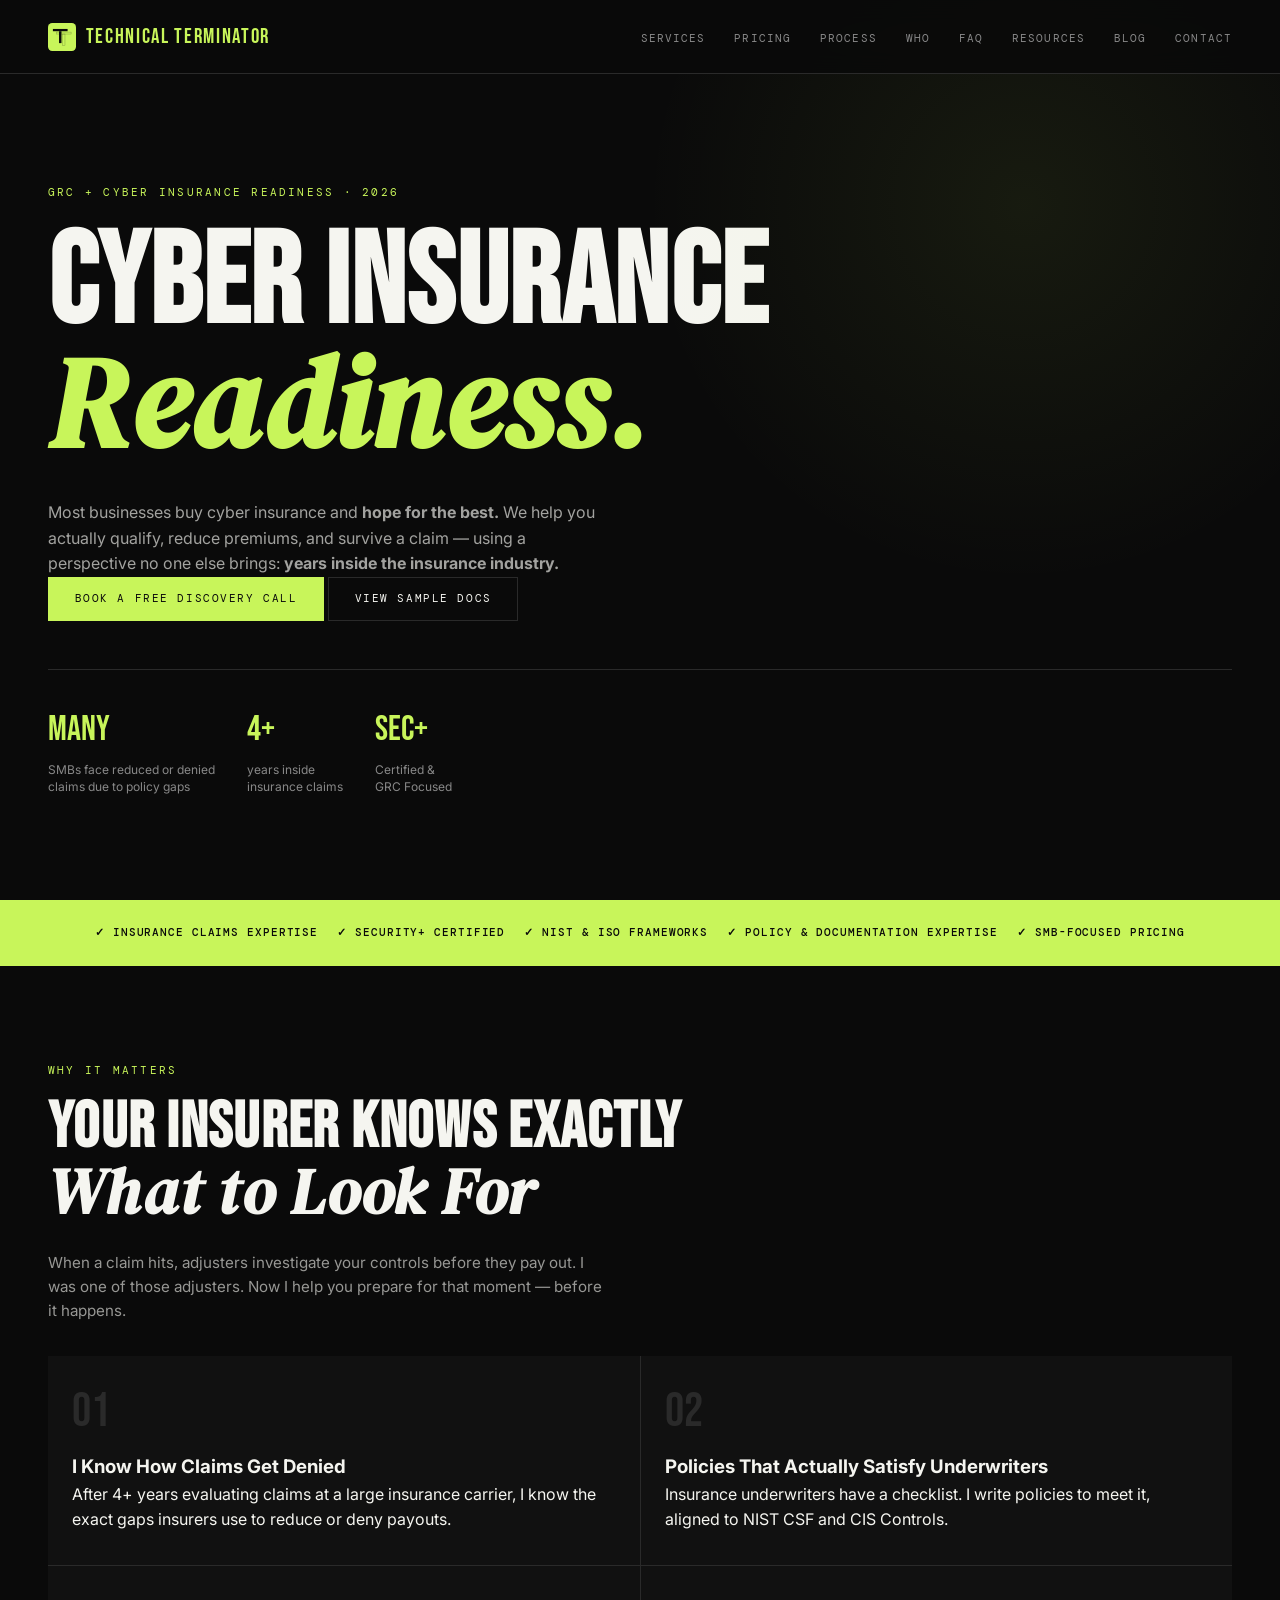
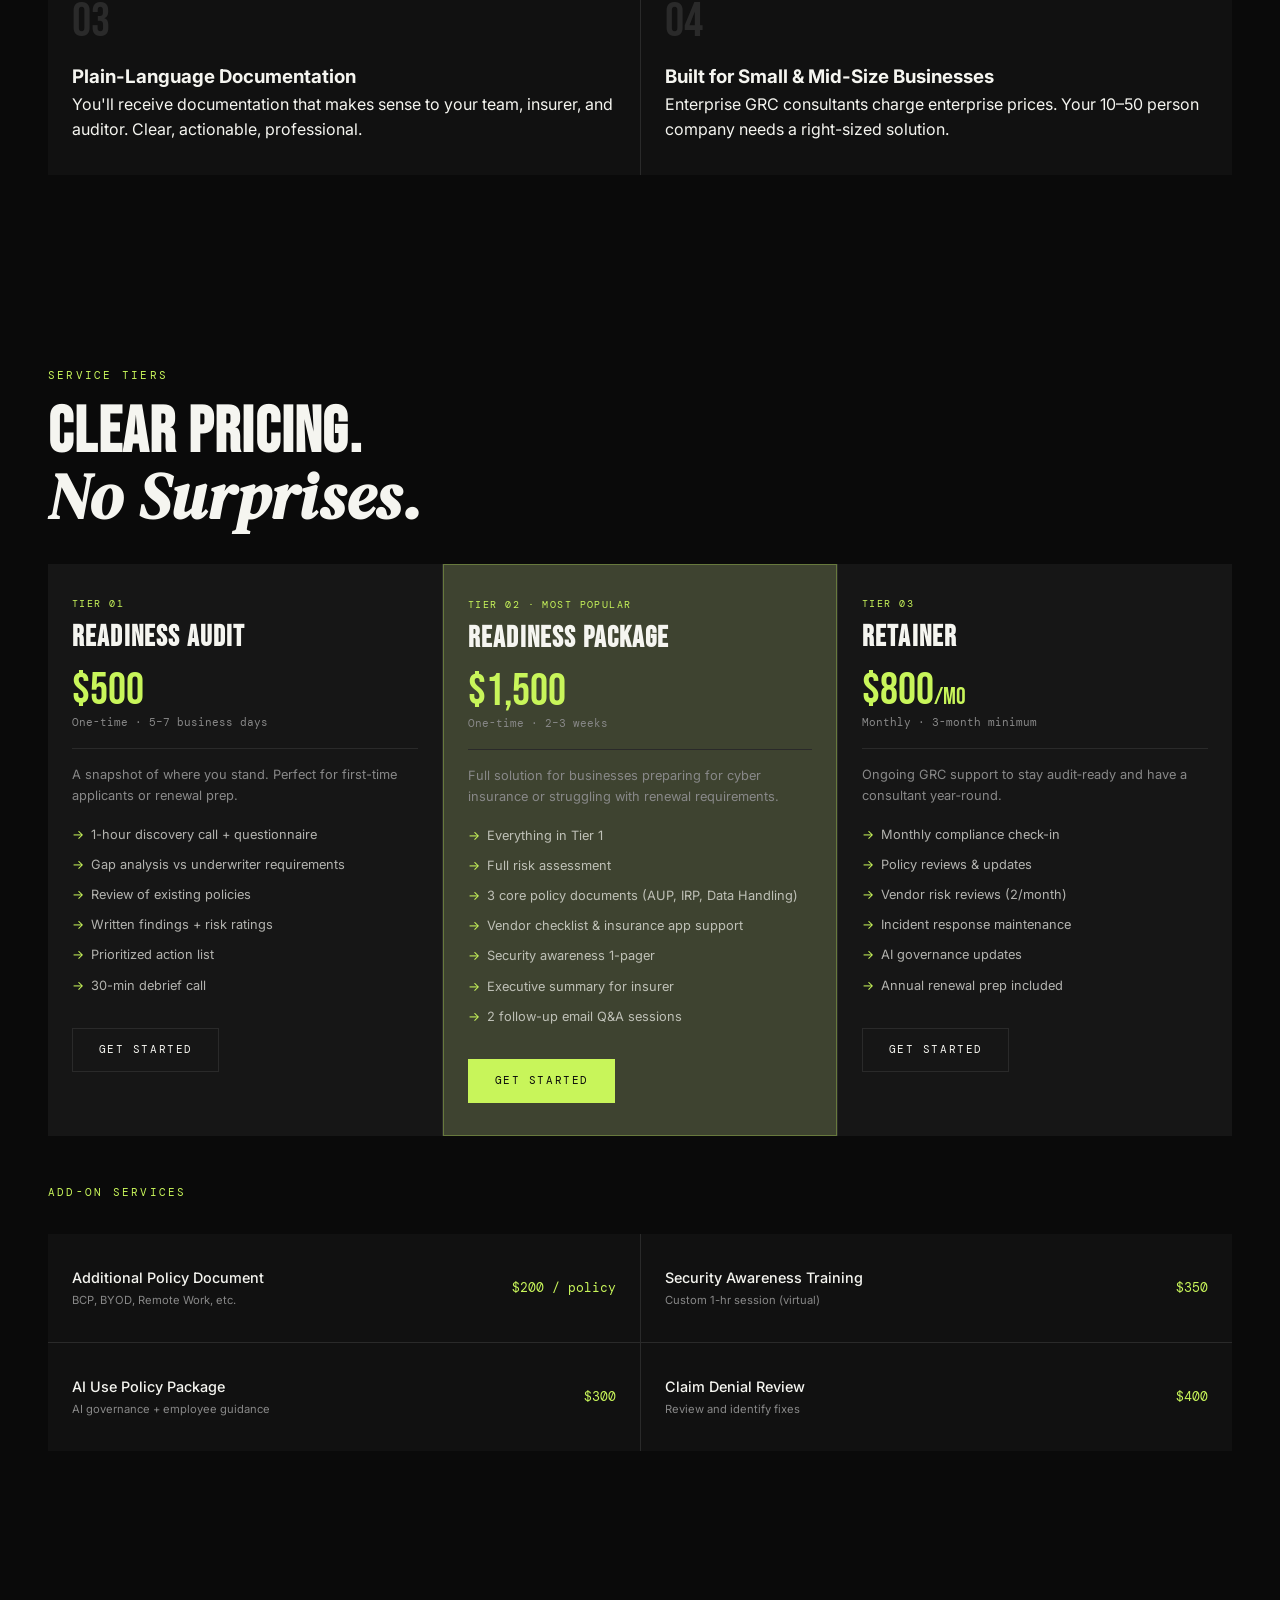
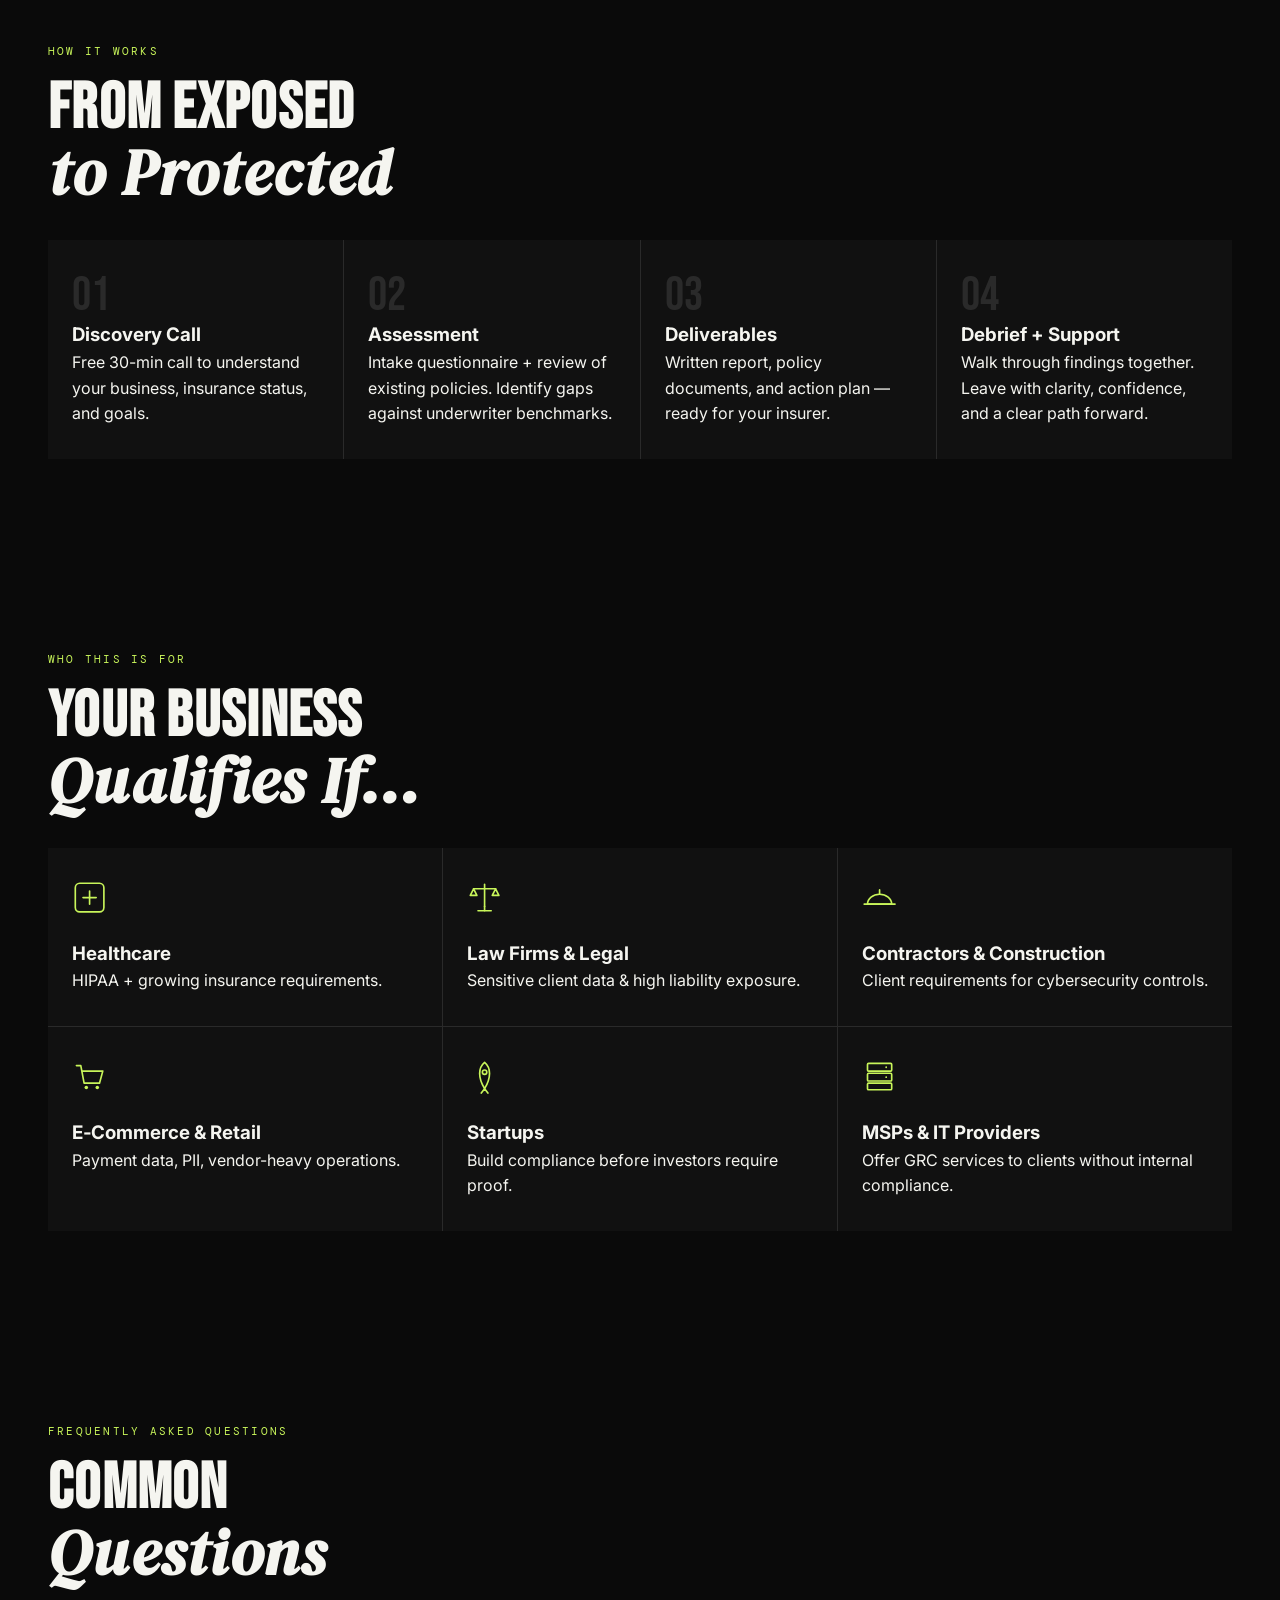
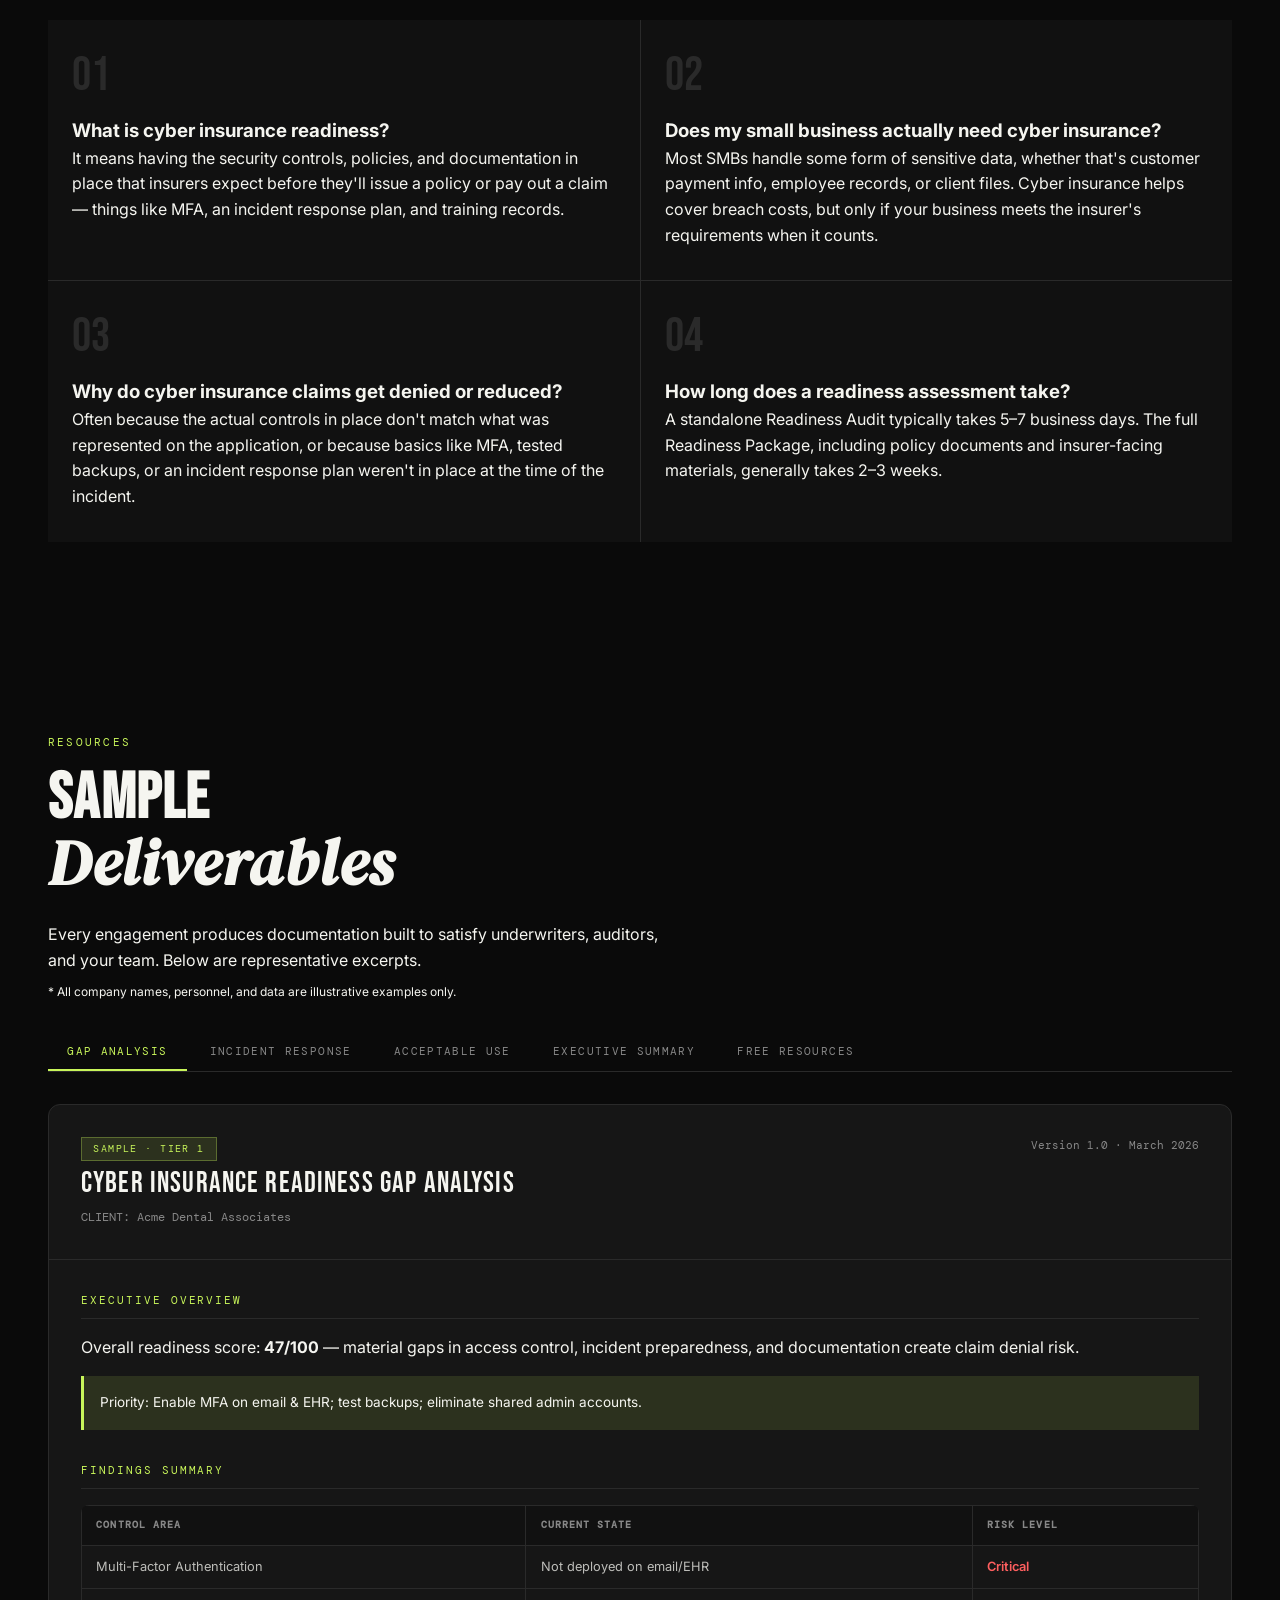
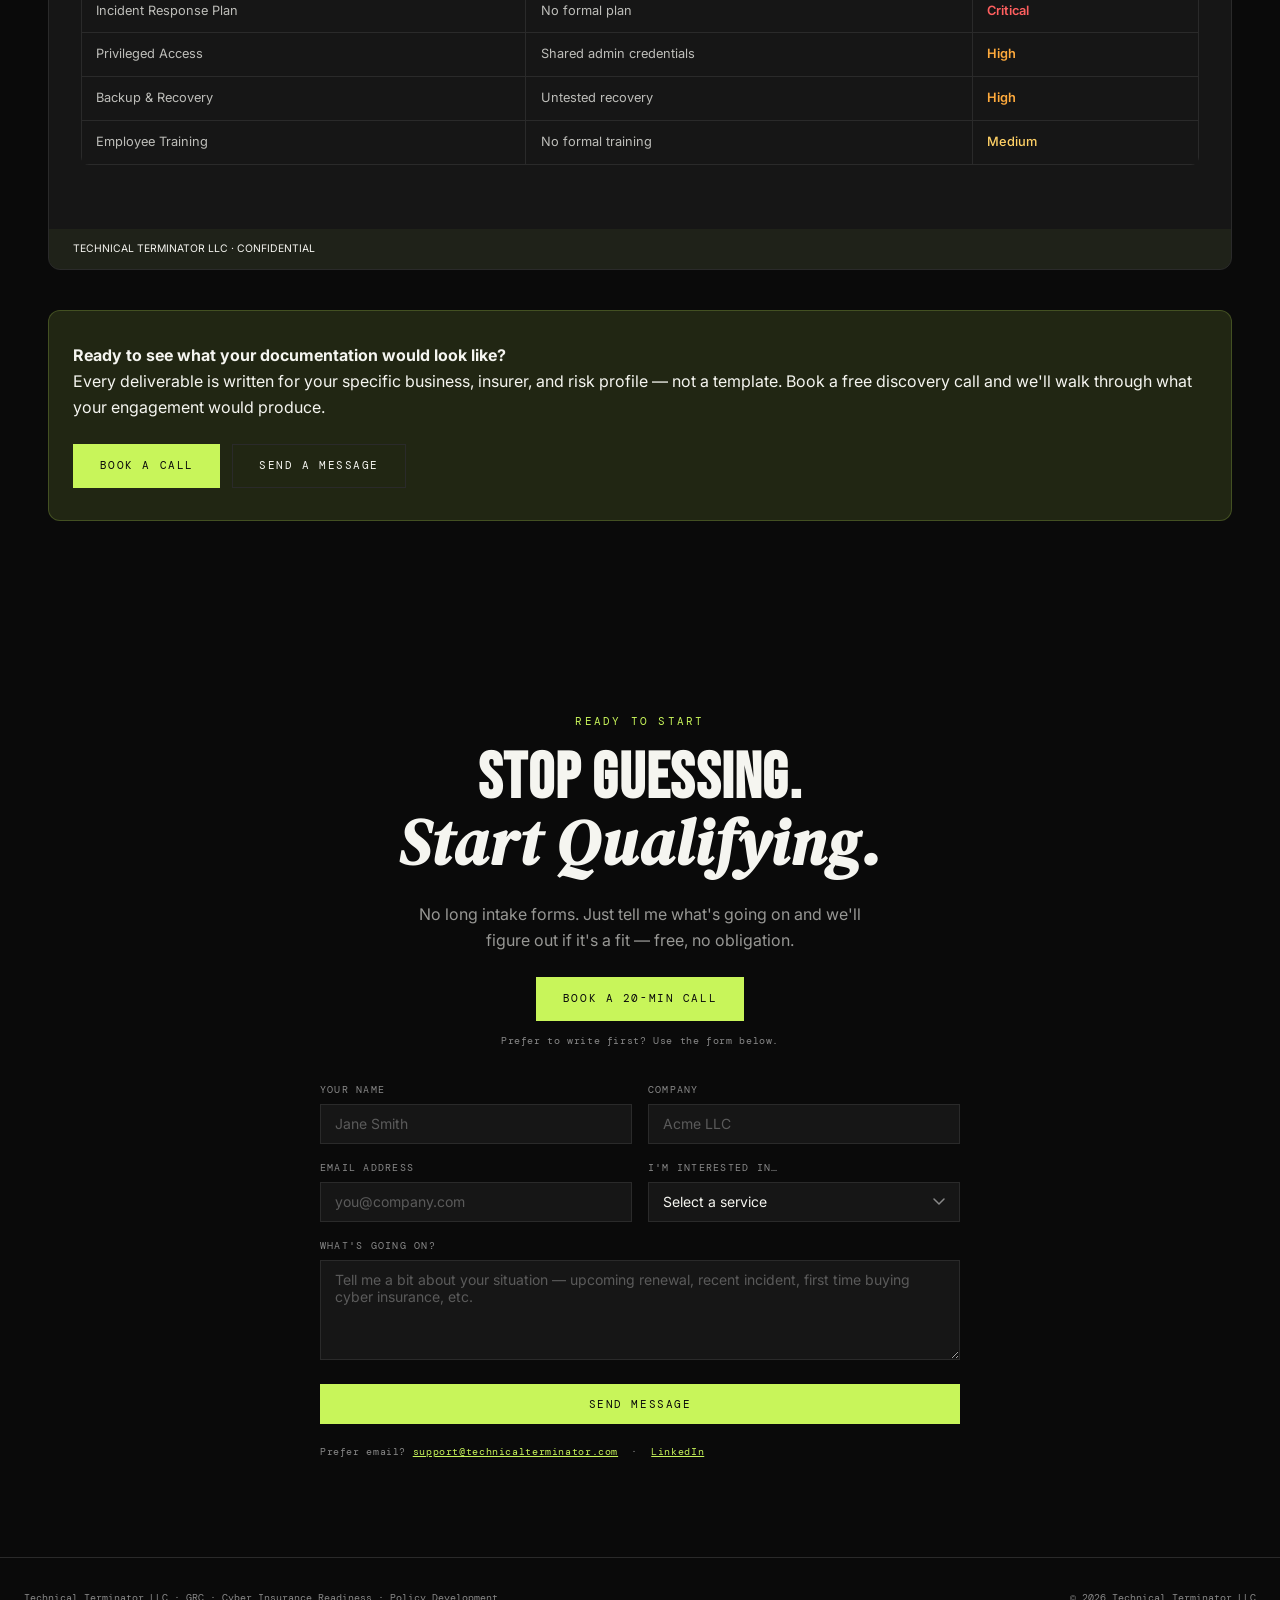
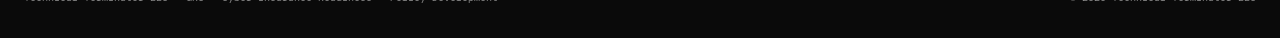
==== commit 0c9a335b: "Update index.html" ====
--- a/index.html
+++ b/index.html
@@ -1146,8 +1146,10 @@
 
   <div class="resource-cta">
     <div><strong>Ready to see what your documentation would look like?</strong><p>Every deliverable is written for your specific business, insurer, and risk profile — not a template. Book a free discovery call and we'll walk through what your engagement would produce.</p></div>
-    <a href="https://calendly.com/sadawsontech/free-discovery-call" target="_blank" rel="noopener noreferrer" class="btn">Book a Call</a>
-     <a href="#contact" class="btn btn-ghost" style="margin-left:0.75rem;">Send a Message</a>
+    <div style="display:flex; gap:0.75rem; flex-wrap:wrap;">
+      <a href="https://calendly.com/sadawsontech/free-discovery-call" target="_blank" rel="noopener noreferrer" class="btn">Book a Call</a>
+      <a href="#contact" class="btn btn-ghost">Send a Message</a>
+    </div>
   </div>
 </section>
 
